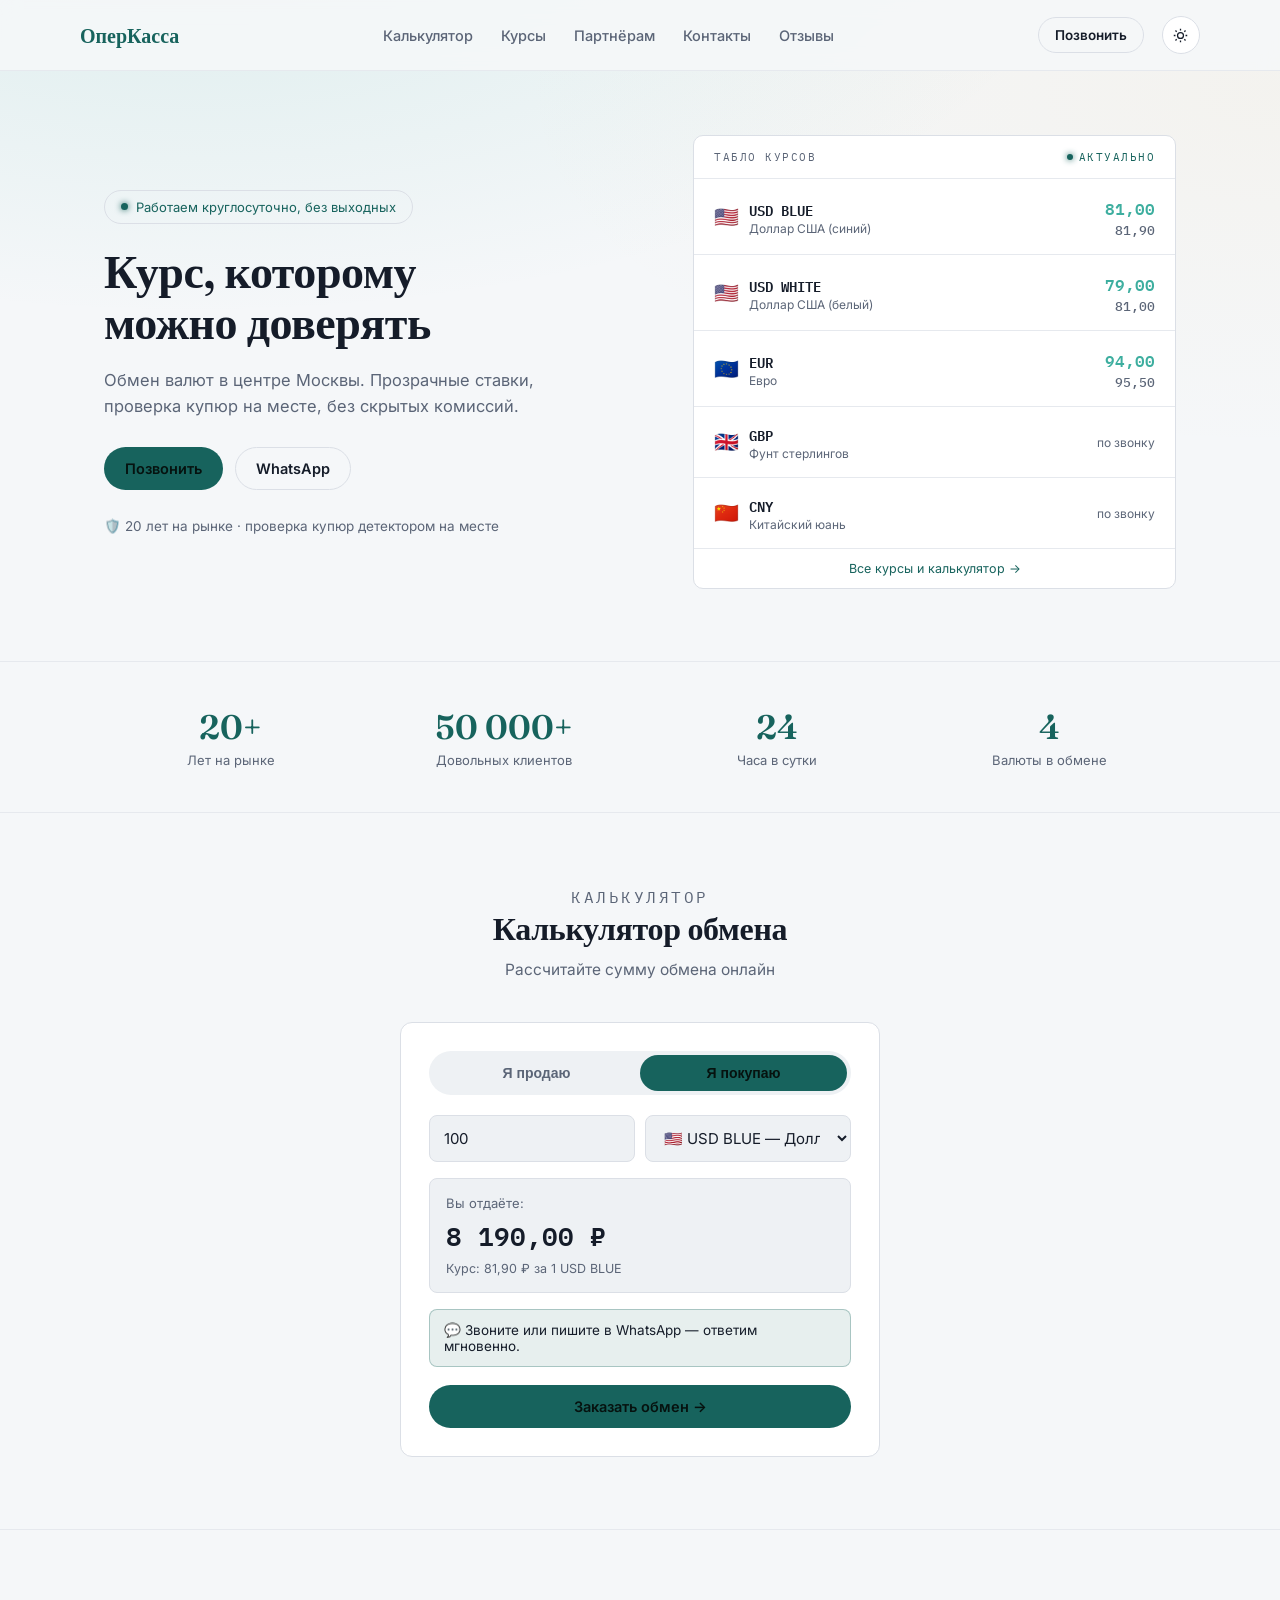
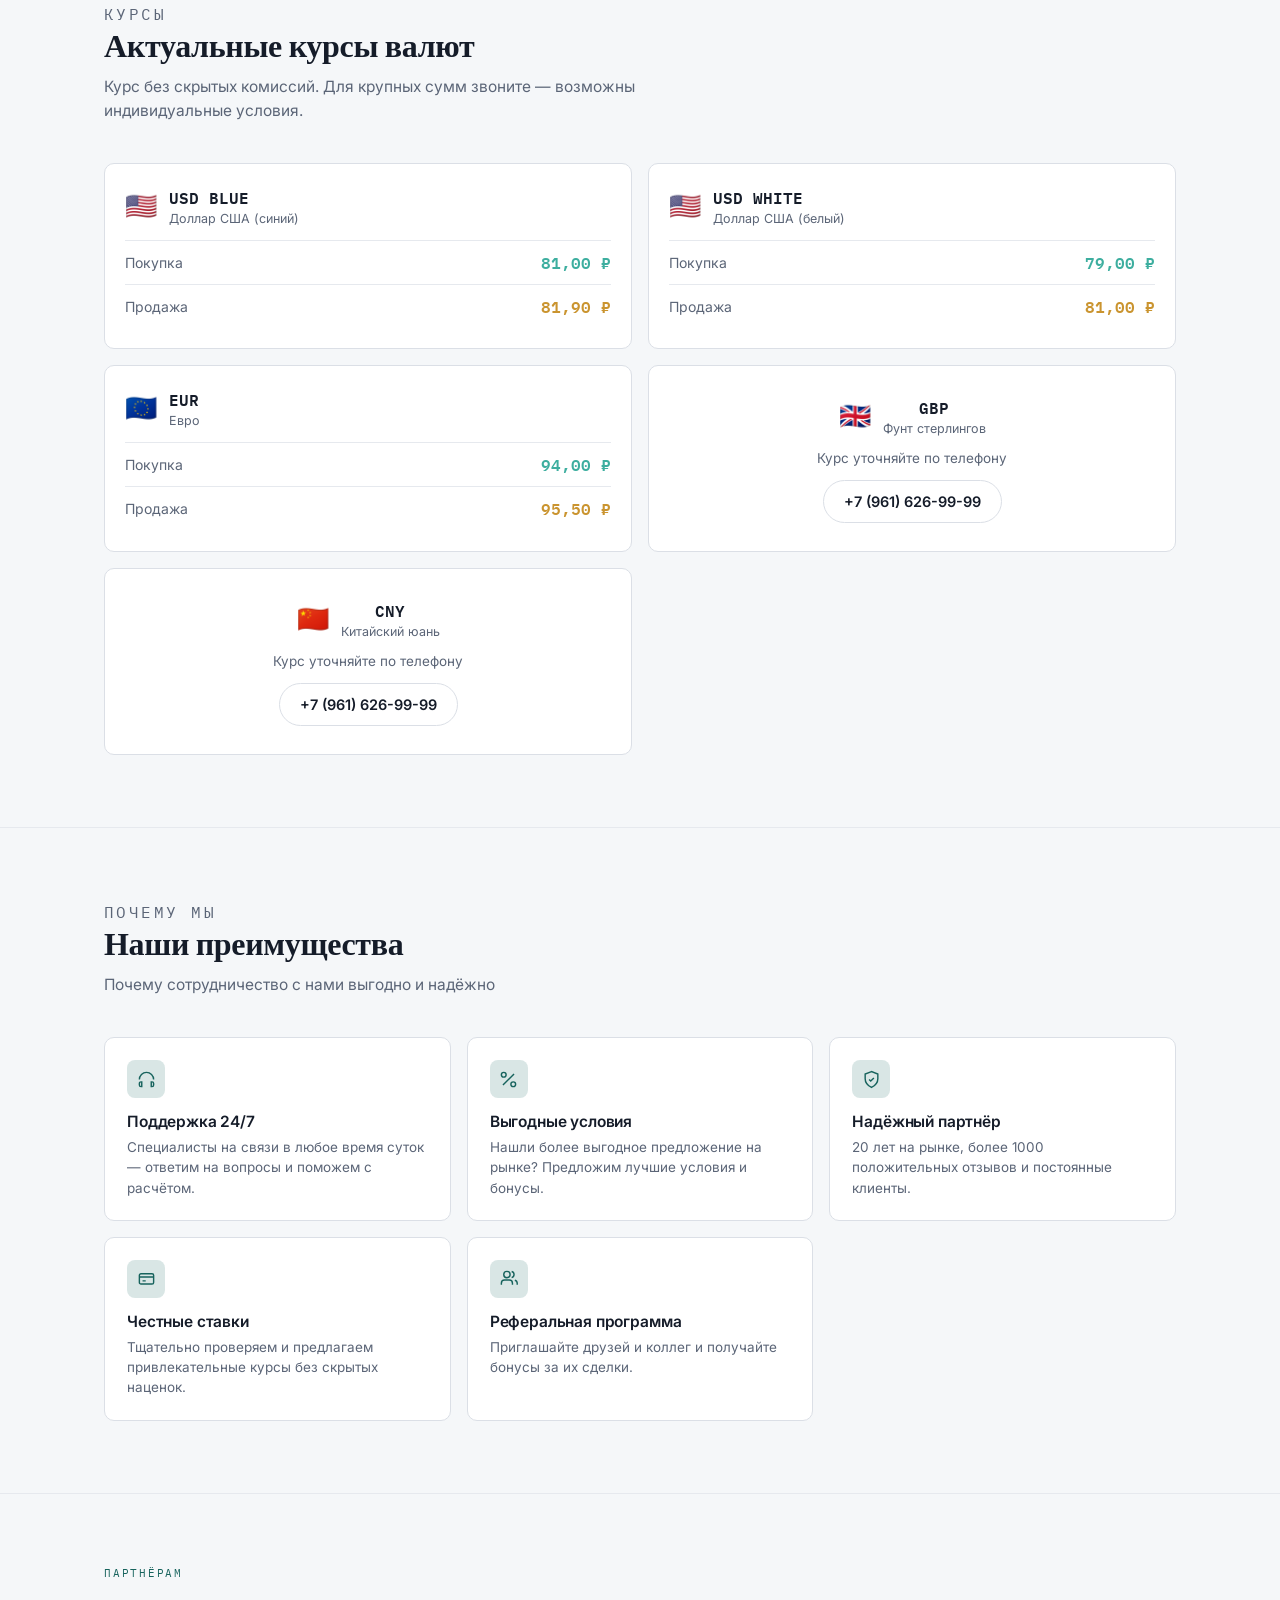
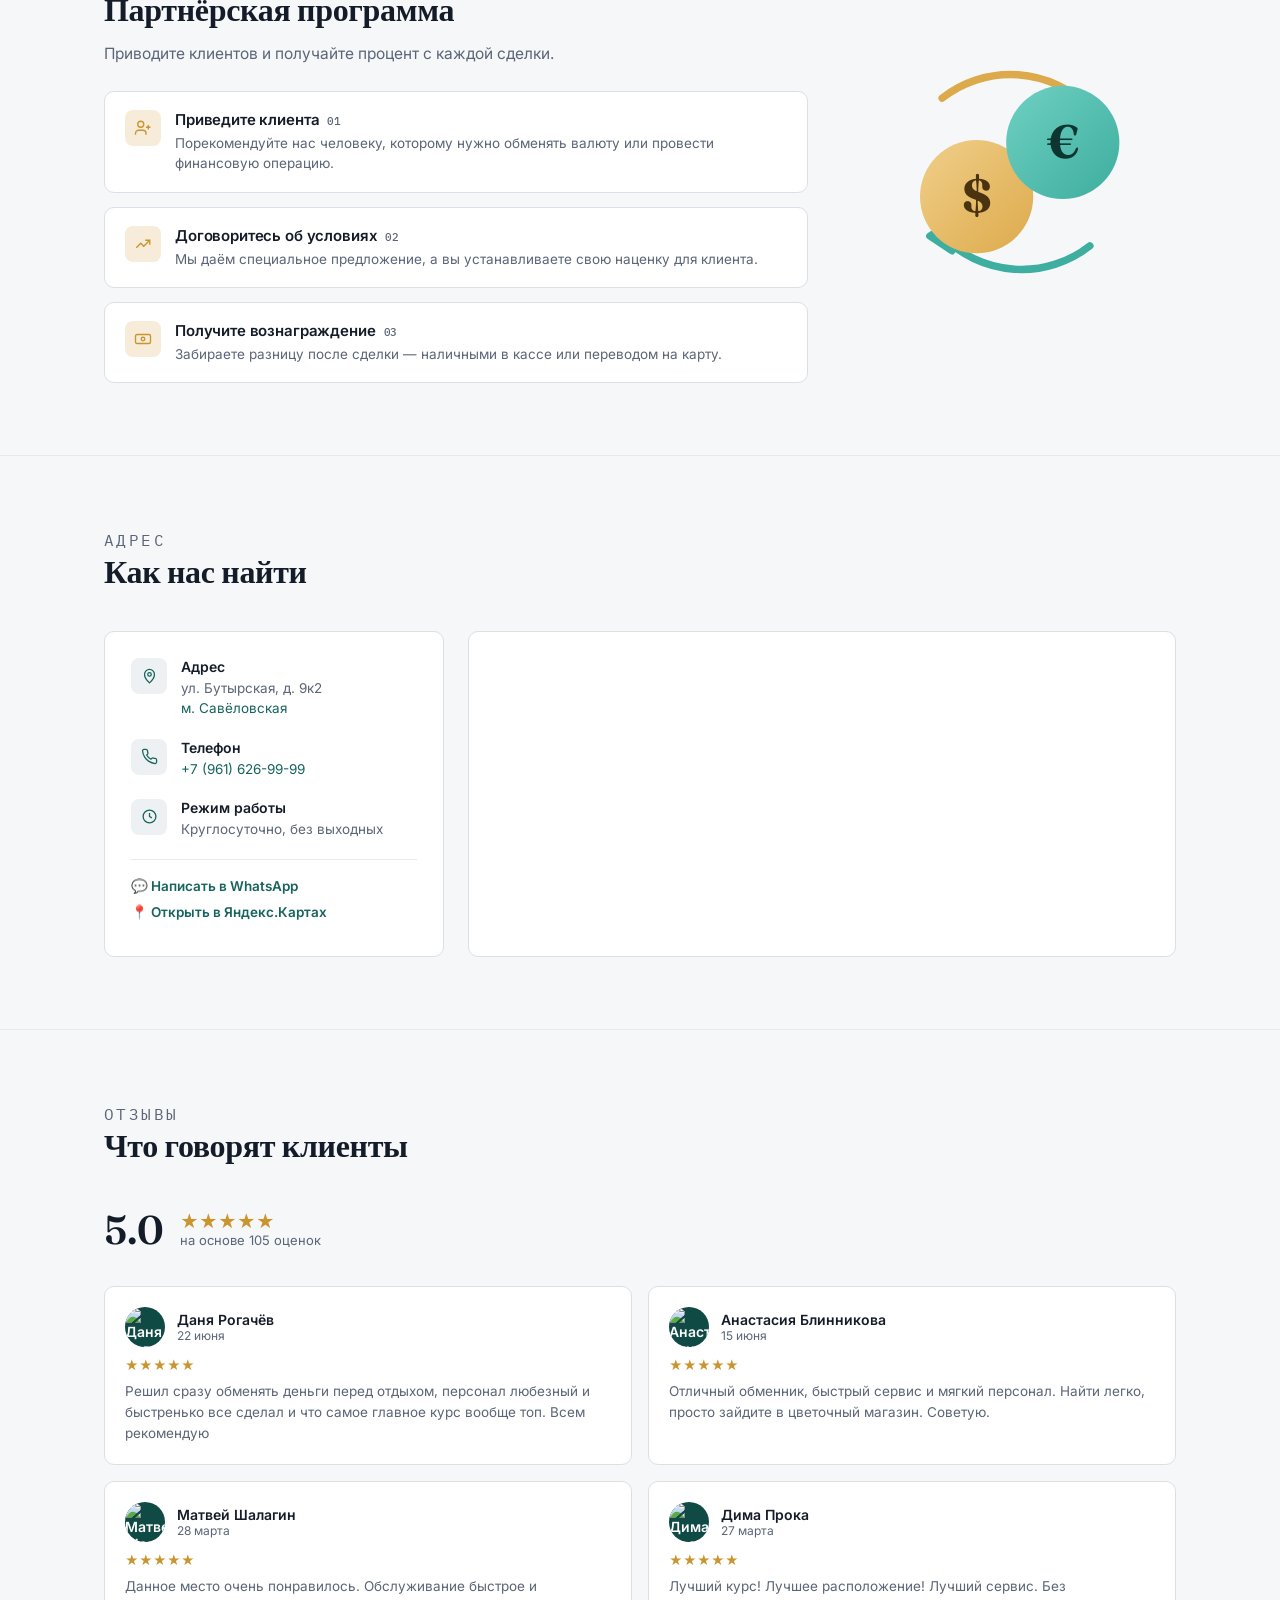
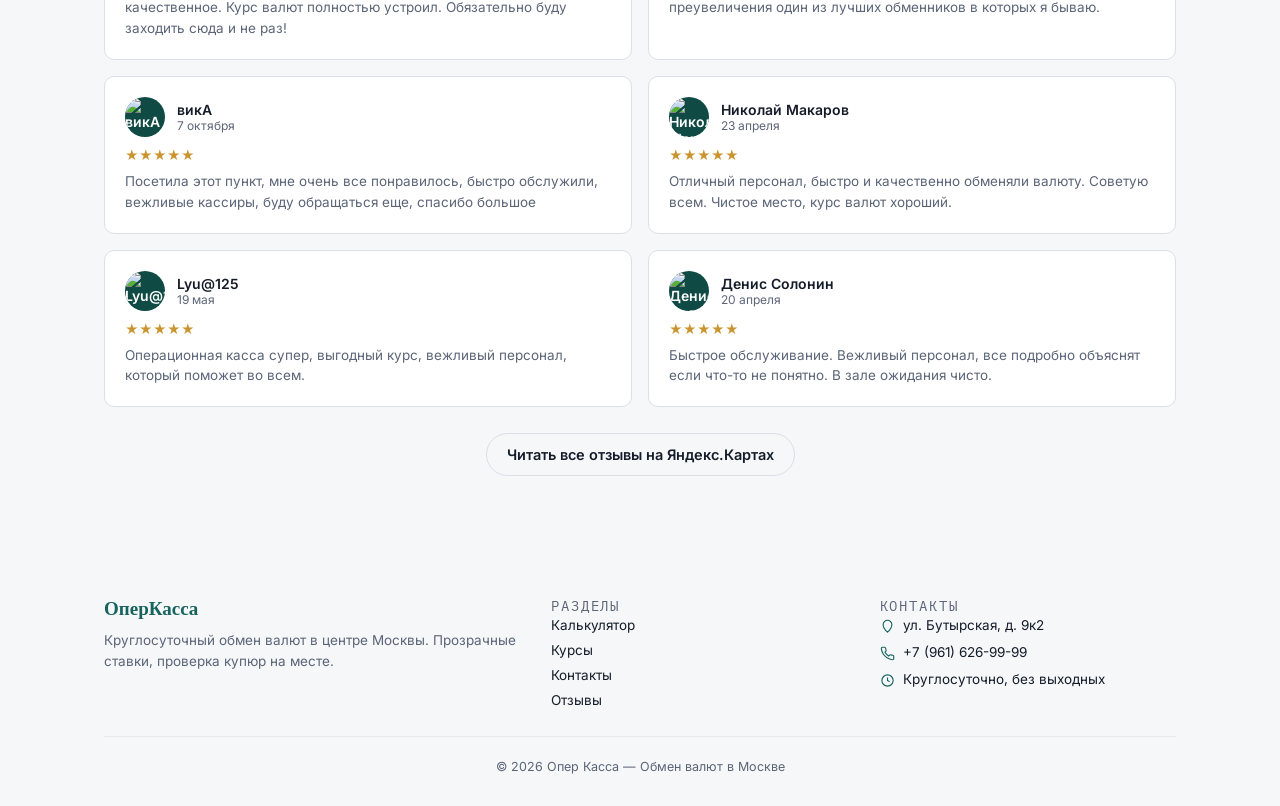
==== index.html @ ac699a18 "Add files via upload" ====
<!DOCTYPE html>
<html lang="ru">
<head>
<meta charset="UTF-8">
<meta name="viewport" content="width=device-width, initial-scale=1.0">
<title>ОперКасса — обмен валют в центре Москвы</title>
<meta name="description" content="Круглосуточный обмен валют у метро Савёловская. Доллар (синий/белый), евро, фунт, юань. Прозрачные ставки, проверка купюр на месте.">
<meta name="robots" content="index, follow">
<meta name="theme-color" content="#090d15">
<link rel="canonical" href="https://cashdrughits.github.io/operkassa/">
<!-- ЕСЛИ подключите свой домен — замените canonical и og:url/twitter-ссылки ниже на него -->

<meta property="og:type" content="website">
<meta property="og:locale" content="ru_RU">
<meta property="og:site_name" content="ОперКасса">
<meta property="og:title" content="ОперКасса — обмен валют в центре Москвы">
<meta property="og:description" content="Круглосуточный обмен валют у метро Савёловская. Прозрачные ставки, проверка купюр на месте.">
<meta property="og:url" content="https://cashdrughits.github.io/operkassa/">

<meta name="twitter:card" content="summary_large_image">
<meta name="twitter:title" content="ОперКасса — обмен валют в центре Москвы">
<meta name="twitter:description" content="Круглосуточный обмен валют у метро Савёловская.">

<link rel="preconnect" href="https://fonts.googleapis.com">
<link rel="preconnect" href="https://fonts.gstatic.com" crossorigin>
<link href="https://fonts.googleapis.com/css2?family=Fraunces:opsz,wght@9..144,500;9..144,600;9..144,700&family=IBM+Plex+Mono:wght@500;600&family=Inter:wght@400;500;600;700&display=swap" rel="stylesheet">

<script type="application/ld+json">
{
  "@context": "https://schema.org",
  "@type": "FinancialService",
  "name": "ОперКасса",
  "description": "Круглосуточный обмен валют в центре Москвы: доллар США (синий/белый), евро, фунт стерлингов, китайский юань.",
  "url": "https://cashdrughits.github.io/operkassa/",
  "telephone": "+7-961-626-99-99",
  "priceRange": "$$",
  "address": {
    "@type": "PostalAddress",
    "streetAddress": "ул. Бутырская, д. 9к2",
    "addressLocality": "Москва",
    "addressCountry": "RU"
  },
  "openingHoursSpecification": {
    "@type": "OpeningHoursSpecification",
    "dayOfWeek": ["Monday","Tuesday","Wednesday","Thursday","Friday","Saturday","Sunday"],
    "opens": "00:00",
    "closes": "23:59"
  },
  "aggregateRating": {
    "@type": "AggregateRating",
    "ratingValue": "5.0",
    "reviewCount": "105"
  }
}
</script>
<style>
  :root{
    --bg: #090d15;
    --panel: #10151e;
    --panel-2: #1b212c;
    --line: #222835;
    --line-soft: #1a2028;

    --accent: #3dae9f;
    --accent-dim: #2a7a70;
    --accent-soft: #7fc9bd;
    --gold: #ddaa4b;

    --ink: #ecf0f4;
    --muted: #929caa;

    --buy: #3dae9f;
    --sell: #ddaa4b;

    --radius: 12px;
  }
  [data-theme="light"]{
    --bg: #f5f7f9;
    --panel: #ffffff;
    --panel-2: #eef1f4;
    --line: #dbdfe6;
    --line-soft: #e6e9ee;
    --ink: #151c29;
    --muted: #5b6577;
    --accent: #17635d;
    --accent-dim: #0f4a45;
    --accent-soft: #17635d;
    --gold: #ca942f;
  }

  *{ box-sizing: border-box; }
  html{ scroll-behavior: smooth; }
  html,body{ margin:0; padding:0; }
  body{
    background: var(--bg);
    color: var(--ink);
    font-family: 'Inter', system-ui, sans-serif;
    -webkit-font-smoothing: antialiased;
    background-image:
      radial-gradient(ellipse 70% 45% at 15% -10%, rgba(61,174,159,0.14), transparent),
      radial-gradient(ellipse 60% 40% at 100% 10%, rgba(221,170,75,0.06), transparent);
    background-attachment: fixed;
    transition: background-color .25s ease, color .25s ease;
  }
  a{ color: var(--accent); text-decoration: none; }
  img{ max-width: 100%; display:block; }

  .wrap{ max-width: 1120px; margin: 0 auto; padding: 0 24px; }
  section{ padding: 72px 0; border-bottom: 1px solid var(--line-soft); scroll-margin-top: 76px; }
  section:last-of-type{ border-bottom: none; }

  h1,h2,h3{ font-family: 'Fraunces', serif; margin: 0; letter-spacing: -0.01em; }
  .eyebrow{
    font-family: 'IBM Plex Mono', monospace;
    font-size: 11px; letter-spacing: .16em; text-transform: uppercase;
    color: var(--accent-soft); margin: 0 0 10px;
  }
  .section-head{ margin-bottom: 40px; max-width: 620px; }
  .section-head h2{ font-size: clamp(24px, 3.4vw, 32px); font-weight: 600; margin-bottom: 10px; }
  .section-head p{ color: var(--muted); font-size: 15.5px; line-height: 1.55; margin:0; }

  /* ---------- Header ---------- */
  header{
    position: sticky; top: 0; z-index: 50;
    background: color-mix(in srgb, var(--bg) 88%, transparent);
    backdrop-filter: blur(10px);
    border-bottom: 1px solid var(--line-soft);
  }
  .header-inner{ display:flex; align-items:center; justify-content:space-between; padding: 16px 0; }
  .logo{ font-family: 'Fraunces', serif; font-weight: 600; font-size: 20px; color: var(--accent); }
  nav{ display:flex; gap: 28px; }
  nav a{ color: var(--muted); font-size: 14.5px; font-weight: 500; }
  nav a:hover{ color: var(--ink); }
  .header-right{ display:flex; align-items:center; gap: 18px; }
  .theme-toggle{
    width: 38px; height: 38px; border-radius: 50%;
    border: 1px solid var(--line); background: var(--panel); color: var(--ink);
    display:flex; align-items:center; justify-content:center; cursor: pointer;
  }
  .theme-toggle:hover{ border-color: var(--accent); }
  .theme-toggle svg{ width:17px; height:17px; }
  .theme-toggle .sun{ display:none; }
  [data-theme="light"] .theme-toggle .moon{ display:none; }
  [data-theme="light"] .theme-toggle .sun{ display:block; }
  @media (max-width: 780px){ nav{ display:none; } }

  /* ---------- Buttons ---------- */
  .btn{ display:inline-flex; align-items:center; gap:8px; padding: 12px 20px; border-radius: 999px; font-size: 14.5px; font-weight: 600; border: 1px solid transparent; cursor: pointer; }
  .btn-primary{ background: var(--accent); color: #06120f; }
  .btn-primary:hover{ background: #4bc2b1; }
  .btn-outline{ background: transparent; border-color: var(--line); color: var(--ink); }
  .btn-outline:hover{ border-color: var(--accent); color: var(--accent); }
  .btn-wide{ width: 100%; justify-content:center; }

  /* ---------- Hero ---------- */
  .hero{ padding-top: 64px; }
  .hero-grid{ display:grid; grid-template-columns: 1.05fr 0.95fr; gap: 56px; align-items:center; }
  .badge{ display:inline-flex; align-items:center; gap:8px; padding: 8px 16px; border-radius: 999px; border: 1px solid var(--line); color: var(--accent-soft); font-size: 13px; margin-bottom: 22px; }
  .badge .pulse{ width:7px; height:7px; border-radius:50%; background: var(--accent); box-shadow: 0 0 6px var(--accent); }
  .hero h1{ font-size: clamp(32px, 4.6vw, 46px); font-weight: 600; line-height: 1.12; margin-bottom: 18px; }
  .hero p.lead{ color: var(--muted); font-size: 16.5px; line-height: 1.6; max-width: 480px; margin: 0 0 28px; }
  .hero-actions{ display:flex; flex-wrap:wrap; gap: 12px; margin-bottom: 22px; }
  .hero-trust{ margin-top: 28px; display:flex; align-items:center; gap: 10px; font-size: 13.5px; color: var(--muted); }

  .mini-board{ border: 1px solid var(--line); border-radius: 10px; background: var(--panel); overflow: hidden; }
  .mini-board-head{ display:flex; justify-content:space-between; align-items:center; padding: 14px 20px; border-bottom: 1px solid var(--line-soft); font-family: 'IBM Plex Mono', monospace; font-size: 10.5px; letter-spacing: .14em; text-transform: uppercase; color: var(--muted); }
  .live-dot{ display:inline-flex; align-items:center; gap:6px; color: var(--accent); }
  .live-dot i{ width:6px; height:6px; border-radius:50%; background: var(--accent); box-shadow:0 0 6px var(--accent); }
  .mini-row{ display:flex; align-items:center; justify-content:space-between; padding: 16px 20px; border-bottom: 1px solid var(--line-soft); }
  .mini-row:last-child{ border-bottom:none; }
  .mini-cur{ display:flex; align-items:center; gap:10px; }
  .mini-cur .flag{ font-size: 20px; }
  .mini-cur .code{ font-family:'IBM Plex Mono', monospace; font-weight:600; font-size:14px; }
  .mini-cur .name{ font-size: 12px; color: var(--muted); }
  .mini-nums{ text-align:right; font-family:'IBM Plex Mono', monospace; font-variant-numeric: tabular-nums; }
  .mini-nums .buy{ color: var(--buy); font-weight:600; }
  .mini-nums .sell{ color: var(--muted); font-weight:500; font-size: 12.5px; }
  .mini-unavail{ font-size: 12px; color: var(--muted); }
  .mini-board-foot{ padding: 12px 20px; font-size: 12.5px; text-align:center; color: var(--accent-soft); border-top: 1px solid var(--line-soft); }
  @media (max-width: 860px){ .hero-grid{ grid-template-columns: 1fr; } }

  /* ---------- Stats ---------- */
  .stats{ padding: 44px 0; border-bottom: 1px solid var(--line-soft); }
  .stats-grid{ display:grid; grid-template-columns: repeat(4, 1fr); gap: 20px; text-align:center; }
  .stat-num{ font-family:'Fraunces', serif; font-weight:600; font-size: clamp(26px, 3.4vw, 34px); color: var(--accent); }
  .stat-label{ font-size: 13px; color: var(--muted); margin-top:4px; }
  @media (max-width: 640px){ .stats-grid{ grid-template-columns: repeat(2,1fr); row-gap: 28px; } }

  /* ---------- Calculator ---------- */
  .calc-card{ max-width: 480px; margin: 0 auto; border: 1px solid var(--line); border-radius: 12px; background: var(--panel); padding: 28px; }
  .seg{ display:flex; background: var(--panel-2); border-radius: 999px; padding: 4px; margin-bottom: 20px; }
  .seg button{ flex:1; padding: 10px; border-radius: 999px; border:none; background:transparent; color: var(--muted); font-weight:600; font-size: 14px; cursor:pointer; }
  .seg button.active{ background: var(--accent); color:#06120f; }
  .field{ margin-bottom: 16px; }
  .field-row{ display:flex; gap:10px; }
  .field input, .field select{ width:100%; background: var(--panel-2); border: 1px solid var(--line); color: var(--ink); border-radius: 8px; padding: 12px 14px; font-size: 15px; font-family: inherit; }
  .field input:focus, .field select:focus{ outline: 2px solid var(--accent); outline-offset: 1px; }
  .result-box{ background: var(--panel-2); border: 1px solid var(--line); border-radius: 8px; padding: 16px; margin-bottom: 16px; }
  .result-box .label{ font-size:13px; color: var(--muted); margin-bottom:4px; }
  .result-box .amount{ font-family:'IBM Plex Mono', monospace; font-size: 26px; font-weight:600; color: var(--ink); }
  .result-box .rate-note{ font-size: 12.5px; color: var(--muted); margin-top: 6px; }
  .result-box.unavailable .amount{ color: var(--gold); font-size: 16px; font-family: 'Inter', sans-serif; font-weight:600; }
  .info-note{ display:flex; gap:10px; align-items:flex-start; background: color-mix(in srgb, var(--accent) 10%, transparent); border: 1px solid color-mix(in srgb, var(--accent) 30%, transparent); border-radius: 8px; padding: 12px 14px; font-size: 13.5px; color: var(--ink); margin-bottom: 18px; }

  /* ---------- Rate cards ---------- */
  .rates-grid{ display:grid; grid-template-columns: repeat(2, 1fr); gap: 16px; }
  .rate-card{ border: 1px solid var(--line); border-radius: 10px; background: var(--panel); padding: 20px; }
  .rate-card-head{ display:flex; align-items:center; gap: 12px; margin-bottom: 14px; }
  .rate-card-head .flag{ font-size: 26px; }
  .rate-card-head .code{ font-family:'IBM Plex Mono', monospace; font-weight:600; font-size: 16px; }
  .rate-card-head .name{ font-size: 12.5px; color: var(--muted); }
  .rate-line{ display:flex; justify-content:space-between; align-items:center; padding: 8px 0; border-top: 1px solid var(--line-soft); font-size: 14px; color: var(--muted); }
  .rate-line .val{ font-family:'IBM Plex Mono', monospace; font-weight:600; font-size: 16px; }
  .rate-line .val.buy{ color: var(--buy); }
  .rate-line .val.sell{ color: var(--gold); }
  .rate-card.unavailable{ text-align:center; padding: 28px 20px; }
  .rate-card.unavailable .msg{ font-size:13.5px; color: var(--muted); margin: 10px 0 14px; }
  @media (max-width: 620px){ .rates-grid{ grid-template-columns: 1fr; } }

  /* ---------- Advantages ---------- */
  .adv-grid{ display:grid; grid-template-columns: repeat(3, 1fr); gap: 16px; }
  .adv-card{ border: 1px solid var(--line); border-radius: 10px; background: var(--panel); padding: 22px; }
  .adv-icon{ width: 38px; height:38px; border-radius: 8px; background: color-mix(in srgb, var(--accent) 16%, transparent); color: var(--accent); display:flex; align-items:center; justify-content:center; margin-bottom: 14px; }
  .adv-icon svg{ width:19px; height:19px; }
  .adv-card h3{ font-family:'Inter',sans-serif; font-size:15.5px; font-weight:600; margin-bottom:6px; }
  .adv-card p{ font-size: 13.5px; color: var(--muted); line-height:1.5; margin:0; }
  @media (max-width: 820px){ .adv-grid{ grid-template-columns: repeat(2,1fr); } }
  @media (max-width: 560px){ .adv-grid{ grid-template-columns: 1fr; } }

  /* ---------- Partner program ---------- */
  .partner-grid{ display:grid; grid-template-columns: 1fr 320px; gap: 48px; align-items:center; }
  .partner-steps{ display:flex; flex-direction:column; gap: 14px; }
  .step-card{ display:flex; gap:14px; align-items:flex-start; border: 1px solid var(--line); border-radius: 10px; background: var(--panel); padding: 18px 20px; }
  .step-icon{ width: 36px; height:36px; flex:none; border-radius:8px; background: color-mix(in srgb, var(--gold) 18%, transparent); color: var(--gold); display:flex; align-items:center; justify-content:center; }
  .step-icon svg{ width:18px; height:18px; }
  .step-card h3{ font-family:'Inter',sans-serif; font-size:15px; font-weight:600; display:flex; gap:8px; align-items:baseline; }
  .step-card h3 .num{ font-family:'IBM Plex Mono', monospace; font-size:11px; color: var(--muted); font-weight:500; }
  .step-card p{ font-size:13.5px; color: var(--muted); margin: 4px 0 0; line-height:1.5; }
  @media (max-width: 820px){ .partner-grid{ grid-template-columns: 1fr; } .partner-art{ order:-1; max-width:220px; margin:0 auto; } }

  /* ---------- Find us ---------- */
  .find-grid{ display:grid; grid-template-columns: 340px 1fr; gap: 24px; }
  .find-card{ border: 1px solid var(--line); border-radius: 10px; background: var(--panel); padding: 26px; }
  .find-item{ display:flex; gap:14px; margin-bottom: 20px; }
  .find-item:last-of-type{ margin-bottom: 0; }
  .find-item .ic{ width:36px; height:36px; flex:none; border-radius:8px; background: var(--panel-2); color: var(--accent); display:flex; align-items:center; justify-content:center; }
  .find-item .ic svg{ width:17px; height:17px; }
  .find-item h4{ font-size:14px; margin:0 0 3px; font-weight:600; }
  .find-item p{ font-size:13.5px; color: var(--muted); margin:0; line-height:1.5; }
  .find-links{ margin-top: 18px; padding-top:18px; border-top:1px solid var(--line-soft); display:flex; flex-direction:column; gap:10px; }
  .find-links a{ font-size: 13.5px; font-weight:600; display:flex; align-items:center; gap:8px; }
  .map-embed{ border:1px solid var(--line); border-radius: 10px; overflow:hidden; min-height: 320px; background: var(--panel); }
  .map-embed iframe{ width:100%; height:100%; min-height:320px; border:0; filter: saturate(0.85); }
  @media (max-width: 820px){ .find-grid{ grid-template-columns: 1fr; } }

  /* ---------- Reviews ---------- */
  .rating-summary{ display:flex; align-items:center; gap:16px; margin-bottom: 32px; }
  .rating-num{ font-family:'Fraunces', serif; font-weight:600; font-size: 40px; }
  .rating-summary .stars{ font-size: 18px; color: var(--gold); }
  .rating-summary .count{ font-size: 13px; color: var(--muted); }
  .reviews-grid{ display:grid; grid-template-columns: repeat(2, 1fr); gap: 16px; }
  .review-card{ border: 1px solid var(--line); border-radius: 10px; background: var(--panel); padding: 20px; }
  .review-head{ display:flex; align-items:center; gap: 12px; margin-bottom: 10px; }
  .review-avatar{ width: 40px; height:40px; border-radius: 50%; background: var(--accent-dim); color:#fff; display:flex; align-items:center; justify-content:center; font-size: 14px; font-weight:600; overflow:hidden; flex:none; }
  .review-avatar img{ width:100%; height:100%; object-fit:cover; }
  .review-name{ font-size: 14px; font-weight:600; }
  .review-date{ font-size: 12px; color: var(--muted); }
  .review-stars{ color: var(--gold); font-size: 13px; margin-bottom: 8px; }
  .review-text{ font-size: 13.5px; color: var(--muted); line-height:1.55; margin:0; }
  @media (max-width: 640px){ .reviews-grid{ grid-template-columns: 1fr; } }
  .reviews-more{ text-align:center; margin-top: 26px; }

  /* ---------- Footer ---------- */
  footer{ padding: 48px 0 32px; }
  .footer-grid{ display:grid; grid-template-columns: 1.4fr 1fr 1fr; gap: 32px; padding-bottom: 28px; border-bottom: 1px solid var(--line-soft); }
  .footer-brand{ font-family:'Fraunces', serif; font-size:19px; font-weight:600; color: var(--accent); margin-bottom: 10px; }
  .footer-grid p{ font-size: 13.5px; color: var(--muted); line-height:1.55; margin:0; }
  .footer-h{ font-family:'IBM Plex Mono', monospace; font-size:10.5px; letter-spacing:.14em; text-transform:uppercase; color: var(--muted); margin: 0 0 12px; }
  .footer-links{ display:flex; flex-direction:column; gap:9px; }
  .footer-links a{ color: var(--ink); font-size: 13.5px; }
  .footer-contact{ display:flex; align-items:flex-start; gap:8px; font-size:13.5px; color: var(--ink); margin-bottom: 10px; }
  .footer-contact svg{ width:15px; height:15px; margin-top:2px; color:var(--accent); flex:none; }
  .footer-bottom{ text-align:center; padding-top: 22px; font-size:12.5px; color: var(--muted); }
  @media (max-width: 720px){ .footer-grid{ grid-template-columns: 1fr; } }
</style>
</head>
<body data-theme="dark">

<header>
  <div class="wrap header-inner">
    <div class="logo">ОперКасса</div>
    <nav>
      <a href="#calculator">Калькулятор</a>
      <a href="#currency">Курсы</a>
      <a href="#partners">Партнёрам</a>
      <a href="#contact">Контакты</a>
      <a href="#reviews">Отзывы</a>
    </nav>
    <div class="header-right">
      <a class="btn btn-outline" href="tel:+79616269999" style="padding:9px 16px;font-size:13.5px;">Позвонить</a>
      <button class="theme-toggle" id="themeToggle" aria-label="Переключить тему">
        <svg class="moon" viewBox="0 0 24 24" fill="none" stroke="currentColor" stroke-width="1.8"><path d="M21 12.6A9 9 0 1 1 11.4 3 7 7 0 0 0 21 12.6Z"/></svg>
        <svg class="sun" viewBox="0 0 24 24" fill="none" stroke="currentColor" stroke-width="1.8"><circle cx="12" cy="12" r="4.2"/><path d="M12 2.5v2.4M12 19.1v2.4M4.9 4.9l1.7 1.7M17.4 17.4l1.7 1.7M2.5 12h2.4M19.1 12h2.4M4.9 19.1l1.7-1.7M17.4 6.6l1.7-1.7"/></svg>
      </button>
    </div>
  </div>
</header>

<section class="hero">
  <div class="wrap hero-grid">
    <div>
      <div class="badge"><span class="pulse"></span> Работаем круглосуточно, без выходных</div>
      <h1>Курс, которому<br>можно доверять</h1>
      <p class="lead">Обмен валют в центре Москвы. Прозрачные ставки, проверка купюр на месте, без скрытых комиссий.</p>
      <div class="hero-actions">
        <a class="btn btn-primary" href="tel:+79616269999">Позвонить</a>
        <a class="btn btn-outline" href="https://wa.me/79616269999?text=Здравствуйте, хочу заказать обмен" target="_blank" rel="noopener">WhatsApp</a>
      </div>
      <div class="hero-trust">🛡️ 20 лет на рынке · проверка купюр детектором на месте</div>
    </div>

    <div class="mini-board">
      <div class="mini-board-head">
        <span>Табло курсов</span>
        <span class="live-dot"><i></i>Актуально</span>
      </div>
      <div id="mini-board-body">
        <div class="mini-row"><span class="mini-unavail">Загрузка курсов…</span></div>
      </div>
      <div class="mini-board-foot"><a href="#currency">Все курсы и калькулятор →</a></div>
    </div>
  </div>
</section>

<section class="stats">
  <div class="wrap stats-grid">
    <div><div class="stat-num">20+</div><div class="stat-label">Лет на рынке</div></div>
    <div><div class="stat-num">50 000+</div><div class="stat-label">Довольных клиентов</div></div>
    <div><div class="stat-num">24</div><div class="stat-label">Часа в сутки</div></div>
    <div><div class="stat-num">4</div><div class="stat-label">Валюты в обмене</div></div>
  </div>
</section>

<section id="calculator">
  <div class="wrap">
    <div class="section-head" style="margin-left:auto;margin-right:auto;text-align:center;">
      <p class="eyebrow" style="text-align:center;">Калькулятор</p>
      <h2>Калькулятор обмена</h2>
      <p style="margin:0 auto;">Рассчитайте сумму обмена онлайн</p>
    </div>

    <div class="calc-card">
      <div class="seg">
        <button id="segSell" data-mode="sell">Я продаю</button>
        <button id="segBuy" data-mode="buy" class="active">Я покупаю</button>
      </div>

      <div class="field">
        <div class="field-row">
          <input type="number" id="calcAmount" value="100" min="0" inputmode="decimal">
          <select id="calcCurrency"></select>
        </div>
      </div>

      <div class="result-box" id="resultBox">
        <div class="label" id="resultLabel">Вы отдаёте:</div>
        <div class="amount" id="resultAmount">—</div>
        <div class="rate-note" id="resultRateNote"></div>
      </div>

      <div class="info-note">💬 Звоните или пишите в WhatsApp — ответим мгновенно.</div>

      <a class="btn btn-primary btn-wide" href="https://wa.me/79616269999?text=Здравствуйте, хочу заказать обмен" target="_blank" rel="noopener">Заказать обмен →</a>
    </div>
  </div>
</section>

<section id="currency">
  <div class="wrap">
    <div class="section-head">
      <p class="eyebrow">Курсы</p>
      <h2>Актуальные курсы валют</h2>
      <p>Курс без скрытых комиссий. Для крупных сумм звоните — возможны индивидуальные условия.</p>
    </div>
    <div class="rates-grid" id="ratesGrid">
      <div class="rate-card"><div class="rate-card-head"><span class="name">Загрузка…</span></div></div>
    </div>
  </div>
</section>

<section id="advantages">
  <div class="wrap">
    <div class="section-head">
      <p class="eyebrow">Почему мы</p>
      <h2>Наши преимущества</h2>
      <p>Почему сотрудничество с нами выгодно и надёжно</p>
    </div>
    <div class="adv-grid">
      <div class="adv-card">
        <div class="adv-icon"><svg viewBox="0 0 24 24" fill="none" stroke="currentColor" stroke-width="1.8"><path d="M3 12a9 9 0 0 1 18 0"/><path d="M21 19a2 2 0 0 1-2 2h-1v-6h1a2 2 0 0 1 2 2Z"/><path d="M3 19a2 2 0 0 0 2 2h1v-6H5a2 2 0 0 0-2 2Z"/></svg></div>
        <h3>Поддержка 24/7</h3>
        <p>Специалисты на связи в любое время суток — ответим на вопросы и поможем с расчётом.</p>
      </div>
      <div class="adv-card">
        <div class="adv-icon"><svg viewBox="0 0 24 24" fill="none" stroke="currentColor" stroke-width="1.8"><path d="M19 5 5 19M9 6a3 3 0 1 1-6 0 3 3 0 0 1 6 0Zm12 12a3 3 0 1 1-6 0 3 3 0 0 1 6 0Z"/></svg></div>
        <h3>Выгодные условия</h3>
        <p>Нашли более выгодное предложение на рынке? Предложим лучшие условия и бонусы.</p>
      </div>
      <div class="adv-card">
        <div class="adv-icon"><svg viewBox="0 0 24 24" fill="none" stroke="currentColor" stroke-width="1.8"><path d="M12 2 4 5v6c0 5 3.4 8.7 8 11 4.6-2.3 8-6 8-11V5l-8-3Z"/><path d="m9 12 2 2 4-4"/></svg></div>
        <h3>Надёжный партнёр</h3>
        <p>20 лет на рынке, более 1000 положительных отзывов и постоянные клиенты.</p>
      </div>
      <div class="adv-card">
        <div class="adv-icon"><svg viewBox="0 0 24 24" fill="none" stroke="currentColor" stroke-width="1.8"><rect x="3" y="6" width="18" height="13" rx="2"/><path d="M3 10h18M7 15h4"/></svg></div>
        <h3>Честные ставки</h3>
        <p>Тщательно проверяем и предлагаем привлекательные курсы без скрытых наценок.</p>
      </div>
      <div class="adv-card">
        <div class="adv-icon"><svg viewBox="0 0 24 24" fill="none" stroke="currentColor" stroke-width="1.8"><path d="M17 20v-2a4 4 0 0 0-4-4H7a4 4 0 0 0-4 4v2"/><circle cx="10" cy="7" r="4"/><path d="M23 20v-2a4 4 0 0 0-3-3.87M16 3.13a4 4 0 0 1 0 7.75"/></svg></div>
        <h3>Реферальная программа</h3>
        <p>Приглашайте друзей и коллег и получайте бонусы за их сделки.</p>
      </div>
    </div>
  </div>
</section>

<section id="partners">
  <div class="wrap partner-grid">
    <div>
      <p class="eyebrow">Партнёрам</p>
      <h2 style="font-size: clamp(24px,3.4vw,32px); font-weight:600; margin-bottom: 10px;">Партнёрская программа</h2>
      <p style="color:var(--muted); font-size:15.5px; margin-bottom:28px;">Приводите клиентов и получайте процент с каждой сделки.</p>

      <div class="partner-steps">
        <div class="step-card">
          <div class="step-icon"><svg viewBox="0 0 24 24" fill="none" stroke="currentColor" stroke-width="1.8"><path d="M16 21v-2a4 4 0 0 0-4-4H6a4 4 0 0 0-4 4v2"/><circle cx="9" cy="7" r="4"/><path d="M19 8v6M22 11h-6"/></svg></div>
          <div>
            <h3>Приведите клиента <span class="num">01</span></h3>
            <p>Порекомендуйте нас человеку, которому нужно обменять валюту или провести финансовую операцию.</p>
          </div>
        </div>
        <div class="step-card">
          <div class="step-icon"><svg viewBox="0 0 24 24" fill="none" stroke="currentColor" stroke-width="1.8"><path d="M3 17 9 11l4 4 8-8"/><path d="M15 7h6v6"/></svg></div>
          <div>
            <h3>Договоритесь об условиях <span class="num">02</span></h3>
            <p>Мы даём специальное предложение, а вы устанавливаете свою наценку для клиента.</p>
          </div>
        </div>
        <div class="step-card">
          <div class="step-icon"><svg viewBox="0 0 24 24" fill="none" stroke="currentColor" stroke-width="1.8"><rect x="2" y="6" width="20" height="12" rx="2"/><circle cx="12" cy="12" r="2.4"/></svg></div>
          <div>
            <h3>Получите вознаграждение <span class="num">03</span></h3>
            <p>Забираете разницу после сделки — наличными в кассе или переводом на карту.</p>
          </div>
        </div>
      </div>
    </div>

    <div class="partner-art">
      <svg viewBox="0 0 260 260" xmlns="http://www.w3.org/2000/svg">
        <defs>
          <linearGradient id="coinGold" x1="0" y1="0" x2="1" y2="1"><stop offset="0%" stop-color="#f0cf8a"/><stop offset="100%" stop-color="#ddaa4b"/></linearGradient>
          <linearGradient id="coinTeal" x1="0" y1="0" x2="1" y2="1"><stop offset="0%" stop-color="#6fd0c2"/><stop offset="100%" stop-color="#3dae9f"/></linearGradient>
        </defs>
        <path d="M70 70a90 90 0 0 1 120 8" fill="none" stroke="#ddaa4b" stroke-width="6" stroke-linecap="round"/>
        <path d="M182 66 200 78 178 92" fill="none" stroke="#ddaa4b" stroke-width="6" stroke-linecap="round" stroke-linejoin="round"/>
        <path d="M190 190a90 90 0 0 1-120-8" fill="none" stroke="#3dae9f" stroke-width="6" stroke-linecap="round"/>
        <path d="M78 194 60 182 82 168" fill="none" stroke="#3dae9f" stroke-width="6" stroke-linecap="round" stroke-linejoin="round"/>
        <circle cx="98" cy="150" r="46" fill="url(#coinGold)"/>
        <text x="98" y="163" font-family="Fraunces, serif" font-size="40" font-weight="700" fill="#4a3410" text-anchor="middle">$</text>
        <circle cx="168" cy="106" r="46" fill="url(#coinTeal)"/>
        <text x="168" y="119" font-family="Fraunces, serif" font-size="38" font-weight="700" fill="#0d3630" text-anchor="middle">€</text>
      </svg>
    </div>
  </div>
</section>

<section id="contact">
  <div class="wrap">
    <div class="section-head">
      <p class="eyebrow">Адрес</p>
      <h2>Как нас найти</h2>
    </div>
    <div class="find-grid">
      <div class="find-card">
        <div class="find-item">
          <div class="ic"><svg viewBox="0 0 24 24" fill="none" stroke="currentColor" stroke-width="1.8"><path d="M12 21s7-6.5 7-12a7 7 0 1 0-14 0c0 5.5 7 12 7 12Z"/><circle cx="12" cy="9" r="2.5"/></svg></div>
          <div><h4>Адрес</h4><p>ул. Бутырская, д. 9к2<br><span style="color:var(--accent)">м. Савёловская</span></p></div>
        </div>
        <div class="find-item">
          <div class="ic"><svg viewBox="0 0 24 24" fill="none" stroke="currentColor" stroke-width="1.8"><path d="M22 16.9v3a2 2 0 0 1-2.2 2 19.8 19.8 0 0 1-8.6-3 19.5 19.5 0 0 1-6-6 19.8 19.8 0 0 1-3-8.7A2 2 0 0 1 4.1 2h3a2 2 0 0 1 2 1.7c.1 1 .3 2 .6 2.9a2 2 0 0 1-.5 2.1L8 9.9a16 16 0 0 0 6 6l1.2-1.2a2 2 0 0 1 2.1-.5c.9.3 1.9.5 2.9.6a2 2 0 0 1 1.8 2.1Z"/></svg></div>
          <div><h4>Телефон</h4><p><a href="tel:+79616269999">+7 (961) 626-99-99</a></p></div>
        </div>
        <div class="find-item">
          <div class="ic"><svg viewBox="0 0 24 24" fill="none" stroke="currentColor" stroke-width="1.8"><circle cx="12" cy="12" r="9"/><path d="M12 7v5l3.3 2"/></svg></div>
          <div><h4>Режим работы</h4><p>Круглосуточно, без выходных</p></div>
        </div>
        <div class="find-links">
          <a href="https://wa.me/79616269999?text=Здравствуйте, хочу заказать обмен" target="_blank" rel="noopener">💬 Написать в WhatsApp</a>
          <a href="https://yandex.ru/maps/?text=Москва%20ул.%20Бутырская%209к2" target="_blank" rel="noopener">📍 Открыть в Яндекс.Картах</a>
        </div>
      </div>
      <div class="map-embed">
        <iframe src="https://yandex.ru/map-widget/v1/?text=%D0%9C%D0%BE%D1%81%D0%BA%D0%B2%D0%B0%20%D1%83%D0%BB.%20%D0%91%D1%83%D1%82%D1%8B%D1%80%D1%81%D0%BA%D0%B0%D1%8F%209%D0%BA2&z=16" loading="lazy" allowfullscreen></iframe>
      </div>
    </div>
  </div>
</section>

<section id="reviews">
  <div class="wrap">
    <div class="section-head">
      <p class="eyebrow">Отзывы</p>
      <h2>Что говорят клиенты</h2>
    </div>
    <div class="rating-summary">
      <div class="rating-num">5.0</div>
      <div>
        <div class="stars">★★★★★</div>
        <div class="count">на основе 105 оценок</div>
      </div>
    </div>
    <div class="reviews-grid" id="reviewsGrid"></div>
    <div class="reviews-more">
      <a class="btn btn-outline" href="https://yandex.ru/maps/?text=Москва%20ул.%20Бутырская%209к2" target="_blank" rel="noopener">Читать все отзывы на Яндекс.Картах</a>
    </div>
  </div>
</section>

<footer>
  <div class="wrap">
    <div class="footer-grid">
      <div>
        <div class="footer-brand">ОперКасса</div>
        <p>Круглосуточный обмен валют в центре Москвы. Прозрачные ставки, проверка купюр на месте.</p>
      </div>
      <div>
        <p class="footer-h">Разделы</p>
        <div class="footer-links">
          <a href="#calculator">Калькулятор</a>
          <a href="#currency">Курсы</a>
          <a href="#contact">Контакты</a>
          <a href="#reviews">Отзывы</a>
        </div>
      </div>
      <div>
        <p class="footer-h">Контакты</p>
        <div class="footer-contact"><svg viewBox="0 0 24 24" fill="none" stroke="currentColor" stroke-width="1.8"><path d="M12 21s7-6.5 7-12a7 7 0 1 0-14 0c0 5.5 7 12 7 12Z"/></svg> ул. Бутырская, д. 9к2</div>
        <div class="footer-contact"><svg viewBox="0 0 24 24" fill="none" stroke="currentColor" stroke-width="1.8"><path d="M22 16.9v3a2 2 0 0 1-2.2 2 19.8 19.8 0 0 1-8.6-3 19.5 19.5 0 0 1-6-6 19.8 19.8 0 0 1-3-8.7A2 2 0 0 1 4.1 2h3a2 2 0 0 1 2 1.7c.1 1 .3 2 .6 2.9a2 2 0 0 1-.5 2.1L8 9.9a16 16 0 0 0 6 6l1.2-1.2a2 2 0 0 1 2.1-.5c.9.3 1.9.5 2.9.6a2 2 0 0 1 1.8 2.1Z"/></svg> +7 (961) 626-99-99</div>
        <div class="footer-contact"><svg viewBox="0 0 24 24" fill="none" stroke="currentColor" stroke-width="1.8"><circle cx="12" cy="12" r="9"/><path d="M12 7v5l3.3 2"/></svg> Круглосуточно, без выходных</div>
      </div>
    </div>
    <div class="footer-bottom">© 2026 Опер Касса — Обмен валют в Москве</div>
  </div>
</footer>

<script>
(function () {
  /* ============ ТЕМА (без localStorage — сбрасывается при обновлении страницы) ============ */
  const body = document.body;
  const themeToggle = document.getElementById('themeToggle');
  const prefersLight = window.matchMedia('(prefers-color-scheme: light)').matches;
  body.setAttribute('data-theme', prefersLight ? 'light' : 'dark');
  themeToggle.addEventListener('click', () => {
    const next = body.getAttribute('data-theme') === 'dark' ? 'light' : 'dark';
    body.setAttribute('data-theme', next);
  });

  /* ============ ОТЗЫВЫ — реальные, статический массив ============ */
  const REVIEWS = [
    { name: "Даня Рогачёв", date: "22 июня", avatar: "https://avatars.mds.yandex.net/get-yapic/65952/0d-6/orig", text: "Решил сразу обменять деньги перед отдыхом, персонал любезный и быстренько все сделал и что самое главное курс вообще топ. Всем рекомендую" },
    { name: "Анастасия Блинникова", date: "15 июня", avatar: "https://avatars.mds.yandex.net/get-yapic/31804/0m-7/orig", text: "Отличный обменник, быстрый сервис и мягкий персонал. Найти легко, просто зайдите в цветочный магазин. Советую." },
    { name: "Матвей Шалагин", date: "28 марта", avatar: "https://avatars.mds.yandex.net/get-yapic/26311/0h-4/orig", text: "Данное место очень понравилось. Обслуживание быстрое и качественное. Курс валют полностью устроил. Обязательно буду заходить сюда и не раз!" },
    { name: "Дима Прока", date: "27 марта", avatar: "https://avatars.mds.yandex.net/get-yapic/27503/0d-7/orig", text: "Лучший курс! Лучшее расположение! Лучший сервис. Без преувеличения один из лучших обменников в которых я бываю." },
    { name: "викА", date: "7 октября", avatar: "https://avatars.mds.yandex.net/get-yapic/60687/8UvGHsAxiKkqOAO6heB6gt1IIU-1/orig", text: "Посетила этот пункт, мне очень все понравилось, быстро обслужили, вежливые кассиры, буду обращаться еще, спасибо большое" },
    { name: "Николай Макаров", date: "23 апреля", avatar: "https://avatars.mds.yandex.net/get-yapic/43473/dSCzRUJqLweK9SBBMtyHquiNY-1/orig", text: "Отличный персонал, быстро и качественно обменяли валюту. Советую всем. Чистое место, курс валют хороший." },
    { name: "Lyu@125", date: "19 мая", avatar: "https://avatars.mds.yandex.net/get-yapic/31078/0o-4/orig", text: "Операционная касса супер, выгодный курс, вежливый персонал, который поможет во всем." },
    { name: "Денис Солонин", date: "20 апреля", avatar: "https://avatars.mds.yandex.net/get-yapic/68143/0g-8/orig", text: "Быстрое обслуживание. Вежливый персонал, все подробно объяснят если что-то не понятно. В зале ожидания чисто." },
  ];

  function initials(name) { return name.split(' ').filter(Boolean).slice(0, 2).map(s => s[0]).join('').toUpperCase(); }

  function renderReviews() {
    const grid = document.getElementById('reviewsGrid');
    grid.innerHTML = REVIEWS.map(r => `
      <div class="review-card">
        <div class="review-head">
          <div class="review-avatar">${r.avatar ? `<img src="${r.avatar}" alt="${r.name}" loading="lazy">` : initials(r.name)}</div>
          <div><div class="review-name">${r.name}</div><div class="review-date">${r.date}</div></div>
        </div>
        <div class="review-stars">★★★★★</div>
        <p class="review-text">${r.text}</p>
      </div>
    `).join('');
  }
  renderReviews();

  /* ============ КУРСЫ ============ */
  let RATES = [];
  const fmt = n => Number(n).toLocaleString('ru-RU', { minimumFractionDigits: 2, maximumFractionDigits: 2 });

  function renderMiniBoard() {
    const el = document.getElementById('mini-board-body');
    if (!RATES.length) { el.innerHTML = '<div class="mini-row"><span class="mini-unavail">Курсы не опубликованы</span></div>'; return; }
    el.innerHTML = RATES.map(r => `
      <div class="mini-row">
        <div class="mini-cur">
          <span class="flag">${r.flag || ''}</span>
          <div><div class="code">${r.code.replace('_',' ')}</div><div class="name">${r.name}</div></div>
        </div>
        ${r.available
          ? `<div class="mini-nums"><div class="buy">${fmt(r.buy)}</div><div class="sell">${fmt(r.sell)}</div></div>`
          : `<div class="mini-unavail">по звонку</div>`}
      </div>
    `).join('');
  }

  function renderRatesGrid() {
    const grid = document.getElementById('ratesGrid');
    if (!RATES.length) { grid.innerHTML = '<div class="rate-card"><div class="rate-card-head"><span class="name">Курсы не опубликованы</span></div></div>'; return; }
    grid.innerHTML = RATES.map(r => {
      if (!r.available) {
        return `
          <div class="rate-card unavailable">
            <div class="rate-card-head" style="justify-content:center;">
              <span class="flag">${r.flag || ''}</span>
              <div><div class="code">${r.code.replace('_',' ')}</div><div class="name">${r.name}</div></div>
            </div>
            <p class="msg">Курс уточняйте по телефону</p>
            <a class="btn btn-outline" href="tel:+79616269999">+7 (961) 626-99-99</a>
          </div>`;
      }
      return `
        <div class="rate-card">
          <div class="rate-card-head">
            <span class="flag">${r.flag || ''}</span>
            <div><div class="code">${r.code.replace('_',' ')}</div><div class="name">${r.name}</div></div>
          </div>
          <div class="rate-line"><span>Покупка</span><span class="val buy">${fmt(r.buy)} ₽</span></div>
          <div class="rate-line"><span>Продажа</span><span class="val sell">${fmt(r.sell)} ₽</span></div>
        </div>`;
    }).join('');
  }

  function populateCalcCurrencies() {
    const sel = document.getElementById('calcCurrency');
    sel.innerHTML = RATES.map(r =>
      `<option value="${r.code}">${(r.flag||'')} ${r.code.replace('_',' ')} — ${r.name}${!r.available ? ' (нет в наличии)' : ''}</option>`
    ).join('');
  }

  let mode = 'buy';

  function runCalc() {
    const code = document.getElementById('calcCurrency').value;
    const amount = parseFloat(document.getElementById('calcAmount').value) || 0;
    const rate = RATES.find(r => r.code === code);
    const box = document.getElementById('resultBox');
    const label = document.getElementById('resultLabel');
    const amountEl = document.getElementById('resultAmount');
    const note = document.getElementById('resultRateNote');

    if (!rate || !rate.available) {
      box.classList.add('unavailable');
      label.textContent = '';
      amountEl.textContent = 'Валюта временно недоступна — уточните по телефону +7 (961) 626-99-99';
      note.textContent = '';
      return;
    }
    box.classList.remove('unavailable');

    if (mode === 'buy') {
      label.textContent = 'Вы отдаёте:';
      amountEl.textContent = fmt(amount * rate.sell) + ' ₽';
      note.textContent = `Курс: ${fmt(rate.sell)} ₽ за 1 ${rate.code.replace('_',' ')}`;
    } else {
      label.textContent = 'Вы получаете:';
      amountEl.textContent = fmt(amount * rate.buy) + ' ₽';
      note.textContent = `Курс: ${fmt(rate.buy)} ₽ за 1 ${rate.code.replace('_',' ')}`;
    }
  }

  document.getElementById('segBuy').addEventListener('click', () => {
    mode = 'buy';
    document.getElementById('segBuy').classList.add('active');
    document.getElementById('segSell').classList.remove('active');
    runCalc();
  });
  document.getElementById('segSell').addEventListener('click', () => {
    mode = 'sell';
    document.getElementById('segSell').classList.add('active');
    document.getElementById('segBuy').classList.remove('active');
    runCalc();
  });
  document.getElementById('calcAmount').addEventListener('input', runCalc);
  document.getElementById('calcCurrency').addEventListener('change', runCalc);

  function load() {
    fetch('./assets/rates.json?_=' + Date.now())
      .then(res => { if (!res.ok) throw new Error('HTTP ' + res.status); return res.json(); })
      .then(data => {
        RATES = data.rates || [];
        renderMiniBoard();
        renderRatesGrid();
        populateCalcCurrencies();
        runCalc();
      })
      .catch(err => {
        console.error('Ошибка загрузки курсов:', err);
        document.getElementById('mini-board-body').innerHTML = '<div class="mini-row"><span class="mini-unavail">Не удалось загрузить курсы</span></div>';
      });
  }

  load();
  setInterval(load, 60000);
})();
</script>
</body>
</html>
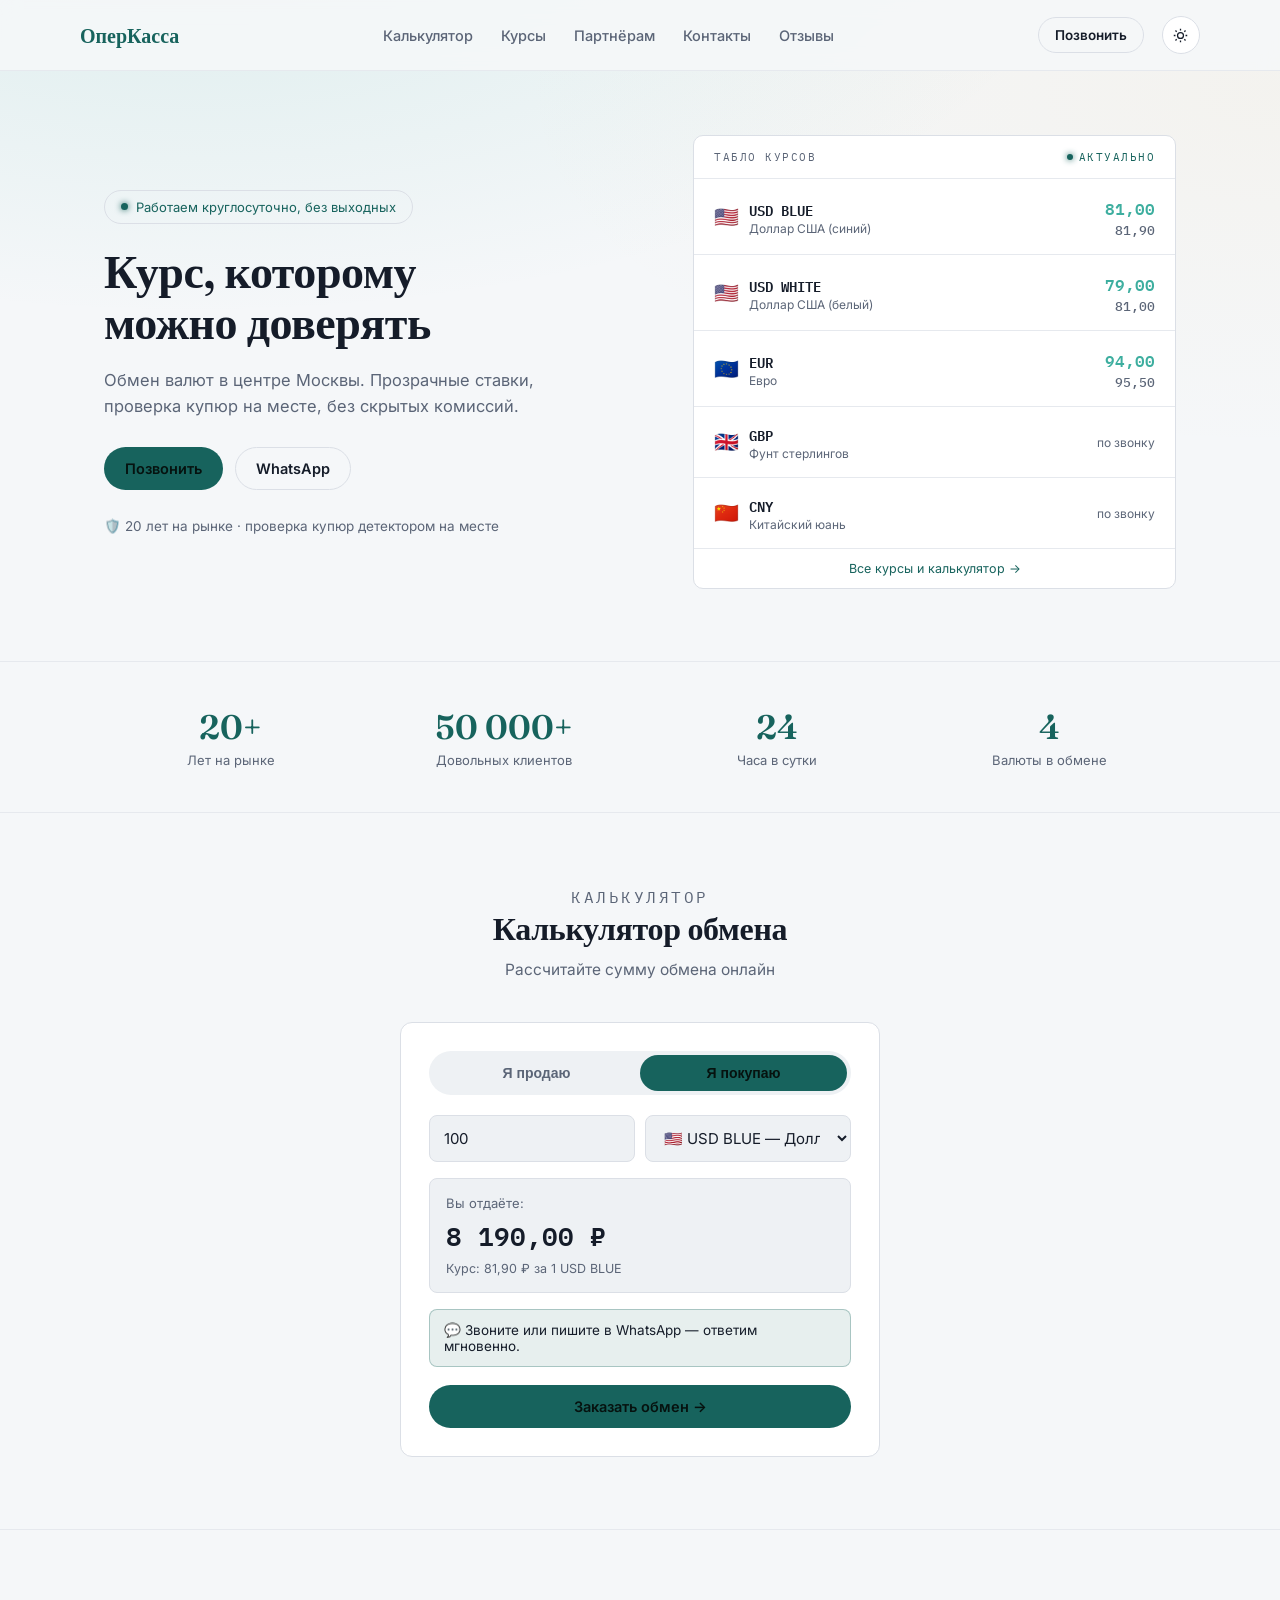
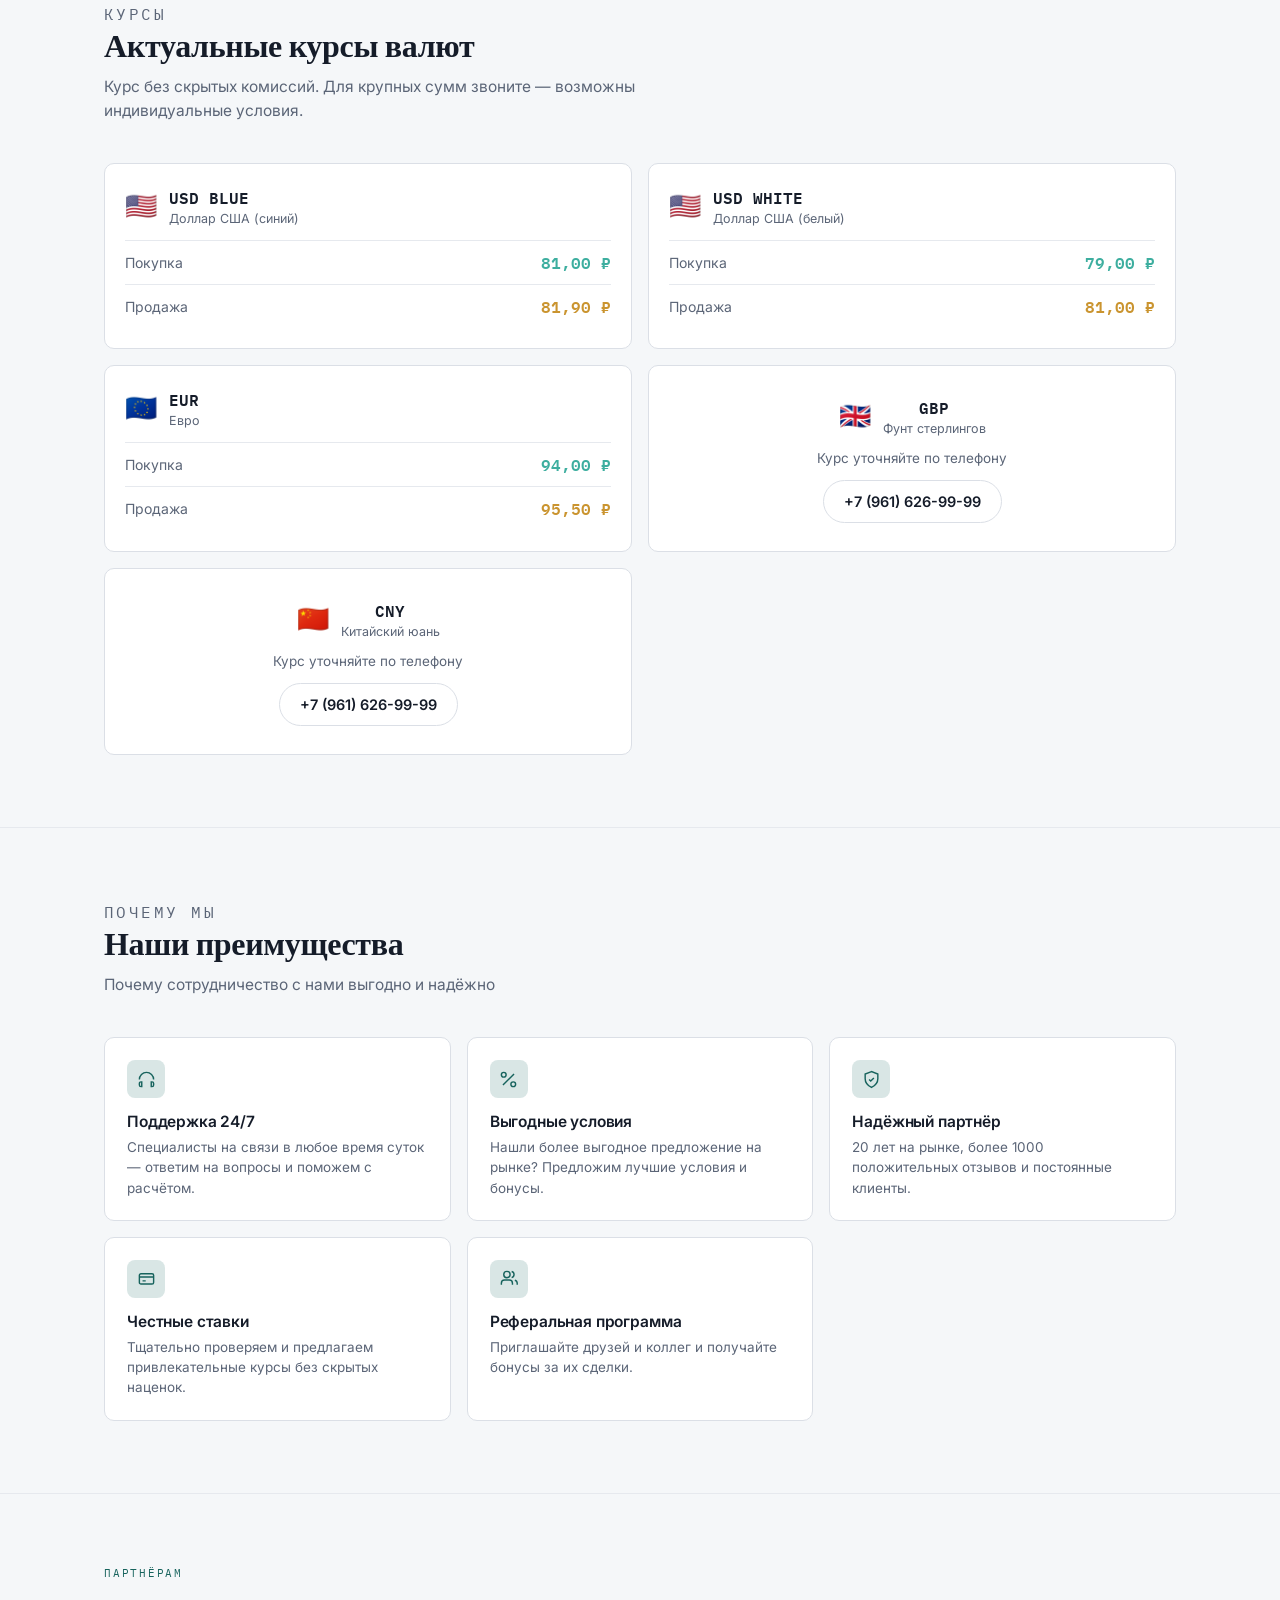
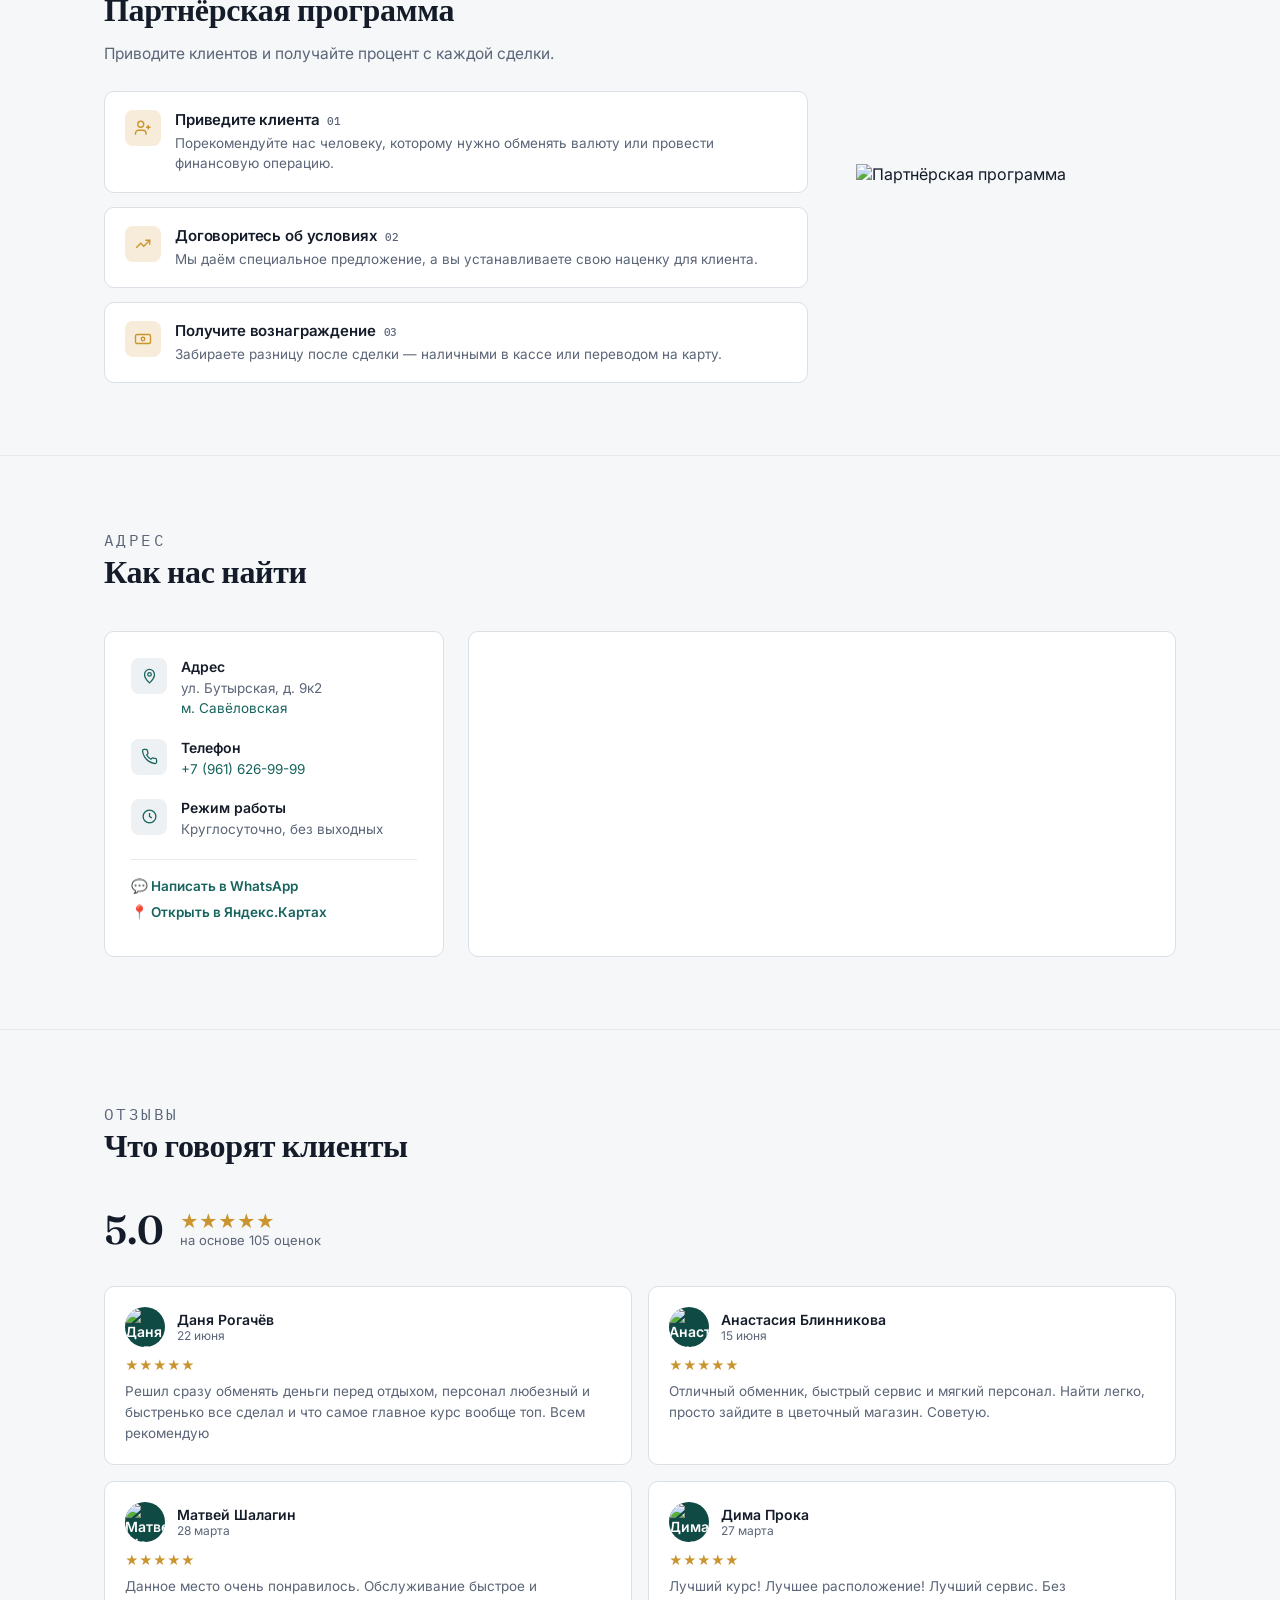
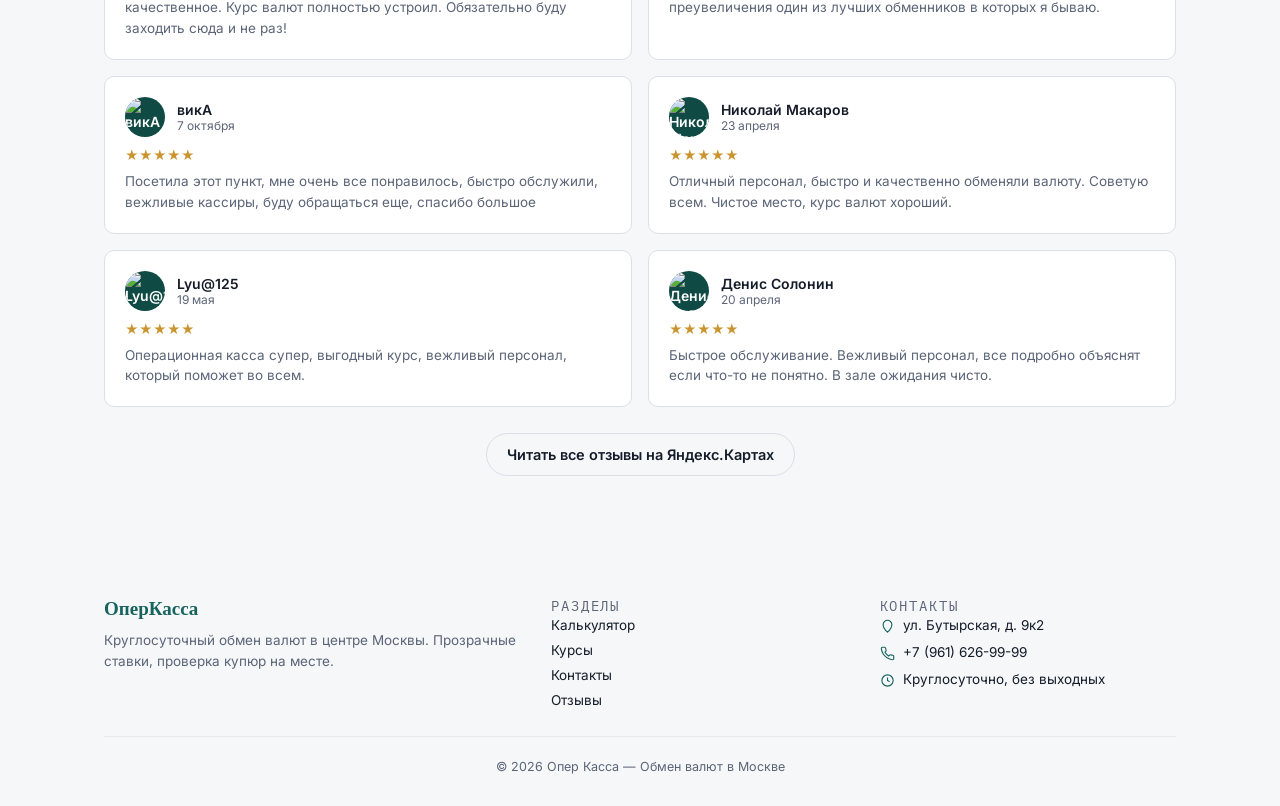
==== commit 80895902: "Update index.html" ====
--- a/index.html
+++ b/index.html
@@ -7,7 +7,7 @@
 <meta name="description" content="Круглосуточный обмен валют у метро Савёловская. Доллар (синий/белый), евро, фунт, юань. Прозрачные ставки, проверка купюр на месте.">
 <meta name="robots" content="index, follow">
 <meta name="theme-color" content="#090d15">
-<link rel="canonical" href="https://cashdrughits.github.io/operkassa/">
+<link rel="canonical" href="https://operkassa.online/">
 <!-- ЕСЛИ подключите свой домен — замените canonical и og:url/twitter-ссылки ниже на него -->
 
 <meta property="og:type" content="website">
@@ -15,7 +15,7 @@
 <meta property="og:site_name" content="ОперКасса">
 <meta property="og:title" content="ОперКасса — обмен валют в центре Москвы">
 <meta property="og:description" content="Круглосуточный обмен валют у метро Савёловская. Прозрачные ставки, проверка купюр на месте.">
-<meta property="og:url" content="https://cashdrughits.github.io/operkassa/">
+<meta property="og:url" content="https://operkassa.online/">
 
 <meta name="twitter:card" content="summary_large_image">
 <meta name="twitter:title" content="ОперКасса — обмен валют в центре Москвы">
@@ -31,7 +31,7 @@
   "@type": "FinancialService",
   "name": "ОперКасса",
   "description": "Круглосуточный обмен валют в центре Москвы: доллар США (синий/белый), евро, фунт стерлингов, китайский юань.",
-  "url": "https://cashdrughits.github.io/operkassa/",
+  "url": "https://operkassa.online/",
   "telephone": "+7-961-626-99-99",
   "priceRange": "$$",
   "address": {
@@ -118,8 +118,6 @@
   .section-head{ margin-bottom: 40px; max-width: 620px; }
   .section-head h2{ font-size: clamp(24px, 3.4vw, 32px); font-weight: 600; margin-bottom: 10px; }
   .section-head p{ color: var(--muted); font-size: 15.5px; line-height: 1.55; margin:0; }
-
-  /* ---------- Header ---------- */
   header{
     position: sticky; top: 0; z-index: 50;
     background: color-mix(in srgb, var(--bg) 88%, transparent);
@@ -143,8 +141,6 @@
   [data-theme="light"] .theme-toggle .moon{ display:none; }
   [data-theme="light"] .theme-toggle .sun{ display:block; }
   @media (max-width: 780px){ nav{ display:none; } }
-
-  /* ---------- Buttons ---------- */
   .btn{ display:inline-flex; align-items:center; gap:8px; padding: 12px 20px; border-radius: 999px; font-size: 14.5px; font-weight: 600; border: 1px solid transparent; cursor: pointer; }
   .btn-primary{ background: var(--accent); color: #06120f; }
   .btn-primary:hover{ background: #4bc2b1; }
@@ -152,7 +148,6 @@
   .btn-outline:hover{ border-color: var(--accent); color: var(--accent); }
   .btn-wide{ width: 100%; justify-content:center; }
 
-  /* ---------- Hero ---------- */
   .hero{ padding-top: 64px; }
   .hero-grid{ display:grid; grid-template-columns: 1.05fr 0.95fr; gap: 56px; align-items:center; }
   .badge{ display:inline-flex; align-items:center; gap:8px; padding: 8px 16px; border-radius: 999px; border: 1px solid var(--line); color: var(--accent-soft); font-size: 13px; margin-bottom: 22px; }
@@ -179,14 +174,12 @@
   .mini-board-foot{ padding: 12px 20px; font-size: 12.5px; text-align:center; color: var(--accent-soft); border-top: 1px solid var(--line-soft); }
   @media (max-width: 860px){ .hero-grid{ grid-template-columns: 1fr; } }
 
-  /* ---------- Stats ---------- */
   .stats{ padding: 44px 0; border-bottom: 1px solid var(--line-soft); }
   .stats-grid{ display:grid; grid-template-columns: repeat(4, 1fr); gap: 20px; text-align:center; }
   .stat-num{ font-family:'Fraunces', serif; font-weight:600; font-size: clamp(26px, 3.4vw, 34px); color: var(--accent); }
   .stat-label{ font-size: 13px; color: var(--muted); margin-top:4px; }
   @media (max-width: 640px){ .stats-grid{ grid-template-columns: repeat(2,1fr); row-gap: 28px; } }
 
-  /* ---------- Calculator ---------- */
   .calc-card{ max-width: 480px; margin: 0 auto; border: 1px solid var(--line); border-radius: 12px; background: var(--panel); padding: 28px; }
   .seg{ display:flex; background: var(--panel-2); border-radius: 999px; padding: 4px; margin-bottom: 20px; }
   .seg button{ flex:1; padding: 10px; border-radius: 999px; border:none; background:transparent; color: var(--muted); font-weight:600; font-size: 14px; cursor:pointer; }
@@ -202,7 +195,6 @@
   .result-box.unavailable .amount{ color: var(--gold); font-size: 16px; font-family: 'Inter', sans-serif; font-weight:600; }
   .info-note{ display:flex; gap:10px; align-items:flex-start; background: color-mix(in srgb, var(--accent) 10%, transparent); border: 1px solid color-mix(in srgb, var(--accent) 30%, transparent); border-radius: 8px; padding: 12px 14px; font-size: 13.5px; color: var(--ink); margin-bottom: 18px; }
 
-  /* ---------- Rate cards ---------- */
   .rates-grid{ display:grid; grid-template-columns: repeat(2, 1fr); gap: 16px; }
   .rate-card{ border: 1px solid var(--line); border-radius: 10px; background: var(--panel); padding: 20px; }
   .rate-card-head{ display:flex; align-items:center; gap: 12px; margin-bottom: 14px; }
@@ -217,7 +209,6 @@
   .rate-card.unavailable .msg{ font-size:13.5px; color: var(--muted); margin: 10px 0 14px; }
   @media (max-width: 620px){ .rates-grid{ grid-template-columns: 1fr; } }
 
-  /* ---------- Advantages ---------- */
   .adv-grid{ display:grid; grid-template-columns: repeat(3, 1fr); gap: 16px; }
   .adv-card{ border: 1px solid var(--line); border-radius: 10px; background: var(--panel); padding: 22px; }
   .adv-icon{ width: 38px; height:38px; border-radius: 8px; background: color-mix(in srgb, var(--accent) 16%, transparent); color: var(--accent); display:flex; align-items:center; justify-content:center; margin-bottom: 14px; }
@@ -227,7 +218,6 @@
   @media (max-width: 820px){ .adv-grid{ grid-template-columns: repeat(2,1fr); } }
   @media (max-width: 560px){ .adv-grid{ grid-template-columns: 1fr; } }
 
-  /* ---------- Partner program ---------- */
   .partner-grid{ display:grid; grid-template-columns: 1fr 320px; gap: 48px; align-items:center; }
   .partner-steps{ display:flex; flex-direction:column; gap: 14px; }
   .step-card{ display:flex; gap:14px; align-items:flex-start; border: 1px solid var(--line); border-radius: 10px; background: var(--panel); padding: 18px 20px; }
@@ -236,9 +226,9 @@
   .step-card h3{ font-family:'Inter',sans-serif; font-size:15px; font-weight:600; display:flex; gap:8px; align-items:baseline; }
   .step-card h3 .num{ font-family:'IBM Plex Mono', monospace; font-size:11px; color: var(--muted); font-weight:500; }
   .step-card p{ font-size:13.5px; color: var(--muted); margin: 4px 0 0; line-height:1.5; }
+  .partner-art img{ display:block; width:260px; max-width:100%; height:auto; }
   @media (max-width: 820px){ .partner-grid{ grid-template-columns: 1fr; } .partner-art{ order:-1; max-width:220px; margin:0 auto; } }
 
-  /* ---------- Find us ---------- */
   .find-grid{ display:grid; grid-template-columns: 340px 1fr; gap: 24px; }
   .find-card{ border: 1px solid var(--line); border-radius: 10px; background: var(--panel); padding: 26px; }
   .find-item{ display:flex; gap:14px; margin-bottom: 20px; }
@@ -458,20 +448,7 @@
     </div>
 
     <div class="partner-art">
-      <svg viewBox="0 0 260 260" xmlns="http://www.w3.org/2000/svg">
-        <defs>
-          <linearGradient id="coinGold" x1="0" y1="0" x2="1" y2="1"><stop offset="0%" stop-color="#f0cf8a"/><stop offset="100%" stop-color="#ddaa4b"/></linearGradient>
-          <linearGradient id="coinTeal" x1="0" y1="0" x2="1" y2="1"><stop offset="0%" stop-color="#6fd0c2"/><stop offset="100%" stop-color="#3dae9f"/></linearGradient>
-        </defs>
-        <path d="M70 70a90 90 0 0 1 120 8" fill="none" stroke="#ddaa4b" stroke-width="6" stroke-linecap="round"/>
-        <path d="M182 66 200 78 178 92" fill="none" stroke="#ddaa4b" stroke-width="6" stroke-linecap="round" stroke-linejoin="round"/>
-        <path d="M190 190a90 90 0 0 1-120-8" fill="none" stroke="#3dae9f" stroke-width="6" stroke-linecap="round"/>
-        <path d="M78 194 60 182 82 168" fill="none" stroke="#3dae9f" stroke-width="6" stroke-linecap="round" stroke-linejoin="round"/>
-        <circle cx="98" cy="150" r="46" fill="url(#coinGold)"/>
-        <text x="98" y="163" font-family="Fraunces, serif" font-size="40" font-weight="700" fill="#4a3410" text-anchor="middle">$</text>
-        <circle cx="168" cy="106" r="46" fill="url(#coinTeal)"/>
-        <text x="168" y="119" font-family="Fraunces, serif" font-size="38" font-weight="700" fill="#0d3630" text-anchor="middle">€</text>
-      </svg>
+      <img src="hero-currency.png" alt="Партнёрская программа" />
     </div>
   </div>
 </section>
@@ -557,7 +534,6 @@
 
 <script>
 (function () {
-  /* ============ ТЕМА (без localStorage — сбрасывается при обновлении страницы) ============ */
   const body = document.body;
   const themeToggle = document.getElementById('themeToggle');
   const prefersLight = window.matchMedia('(prefers-color-scheme: light)').matches;
@@ -567,7 +543,6 @@
     body.setAttribute('data-theme', next);
   });
 
-  /* ============ ОТЗЫВЫ — реальные, статический массив ============ */
   const REVIEWS = [
     { name: "Даня Рогачёв", date: "22 июня", avatar: "https://avatars.mds.yandex.net/get-yapic/65952/0d-6/orig", text: "Решил сразу обменять деньги перед отдыхом, персонал любезный и быстренько все сделал и что самое главное курс вообще топ. Всем рекомендую" },
     { name: "Анастасия Блинникова", date: "15 июня", avatar: "https://avatars.mds.yandex.net/get-yapic/31804/0m-7/orig", text: "Отличный обменник, быстрый сервис и мягкий персонал. Найти легко, просто зайдите в цветочный магазин. Советую." },
@@ -596,7 +571,6 @@
   }
   renderReviews();
 
-  /* ============ КУРСЫ ============ */
   let RATES = [];
   const fmt = n => Number(n).toLocaleString('ru-RU', { minimumFractionDigits: 2, maximumFractionDigits: 2 });
 
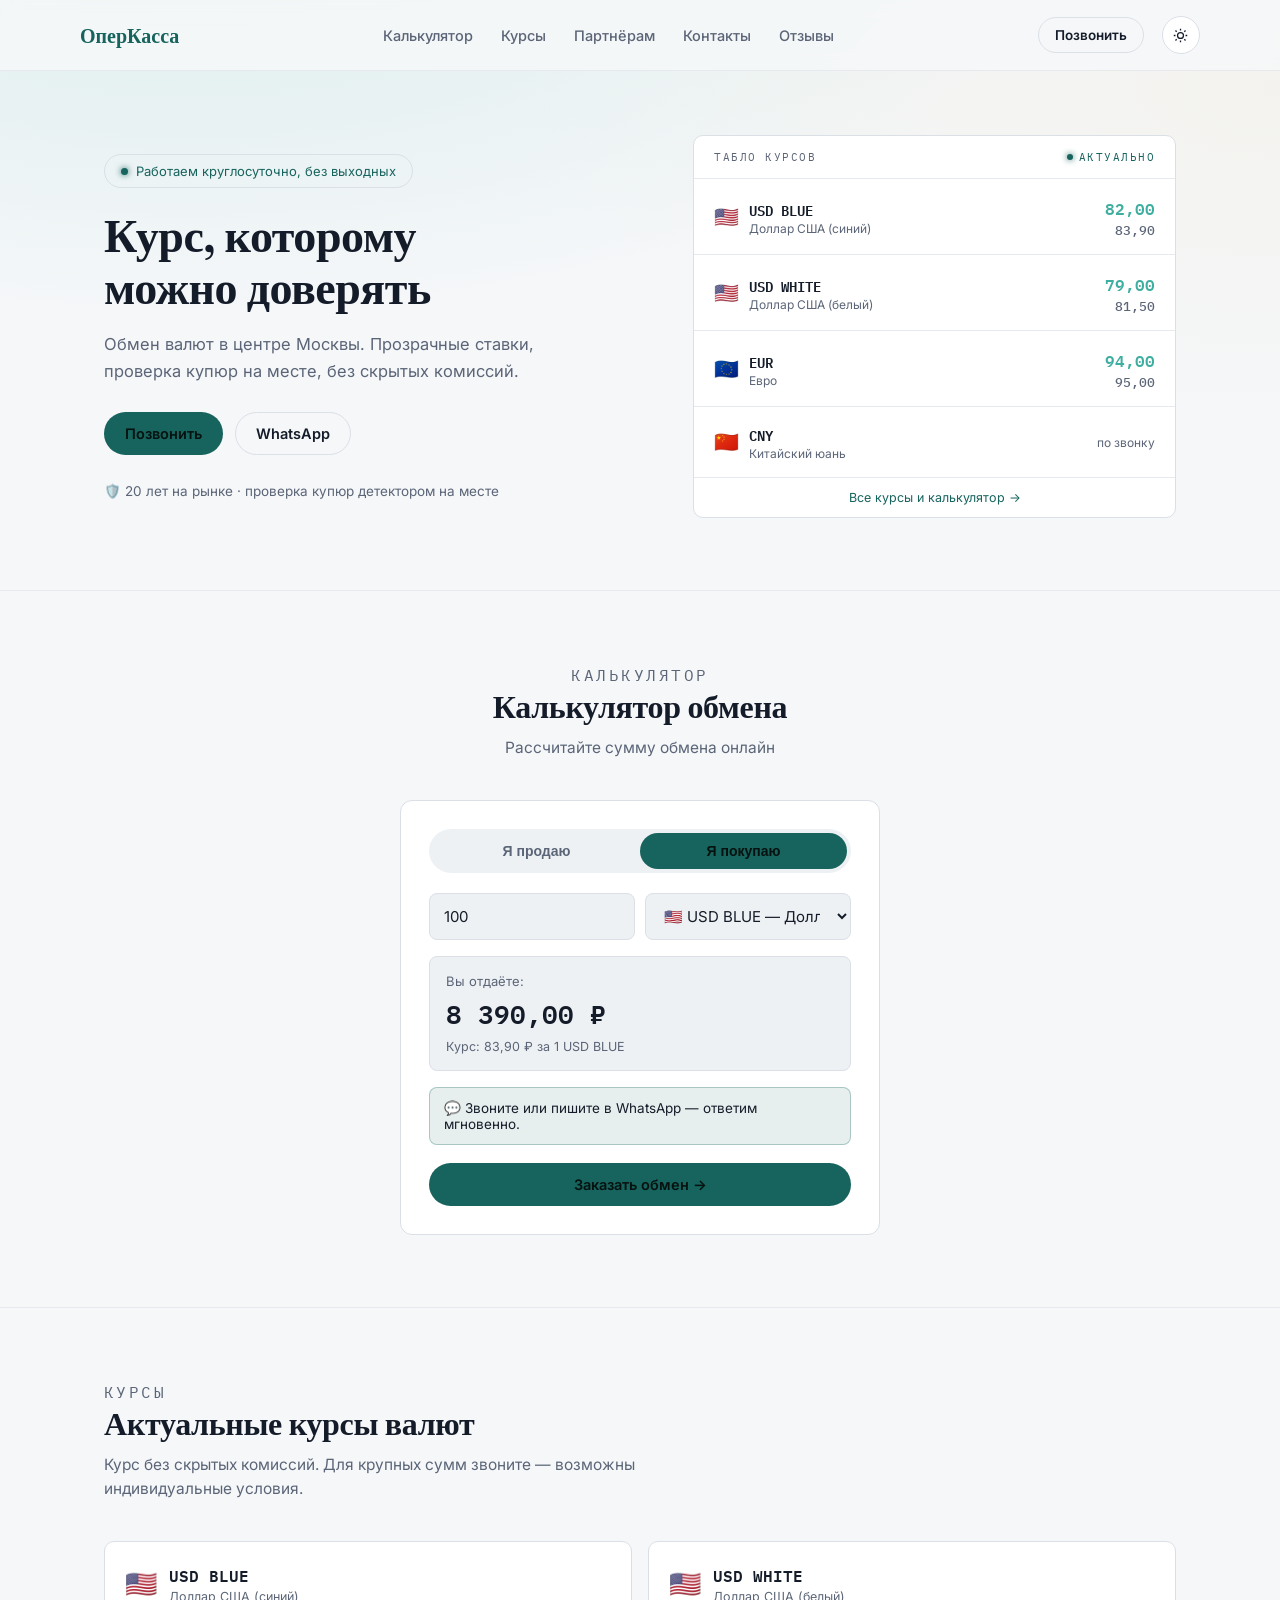
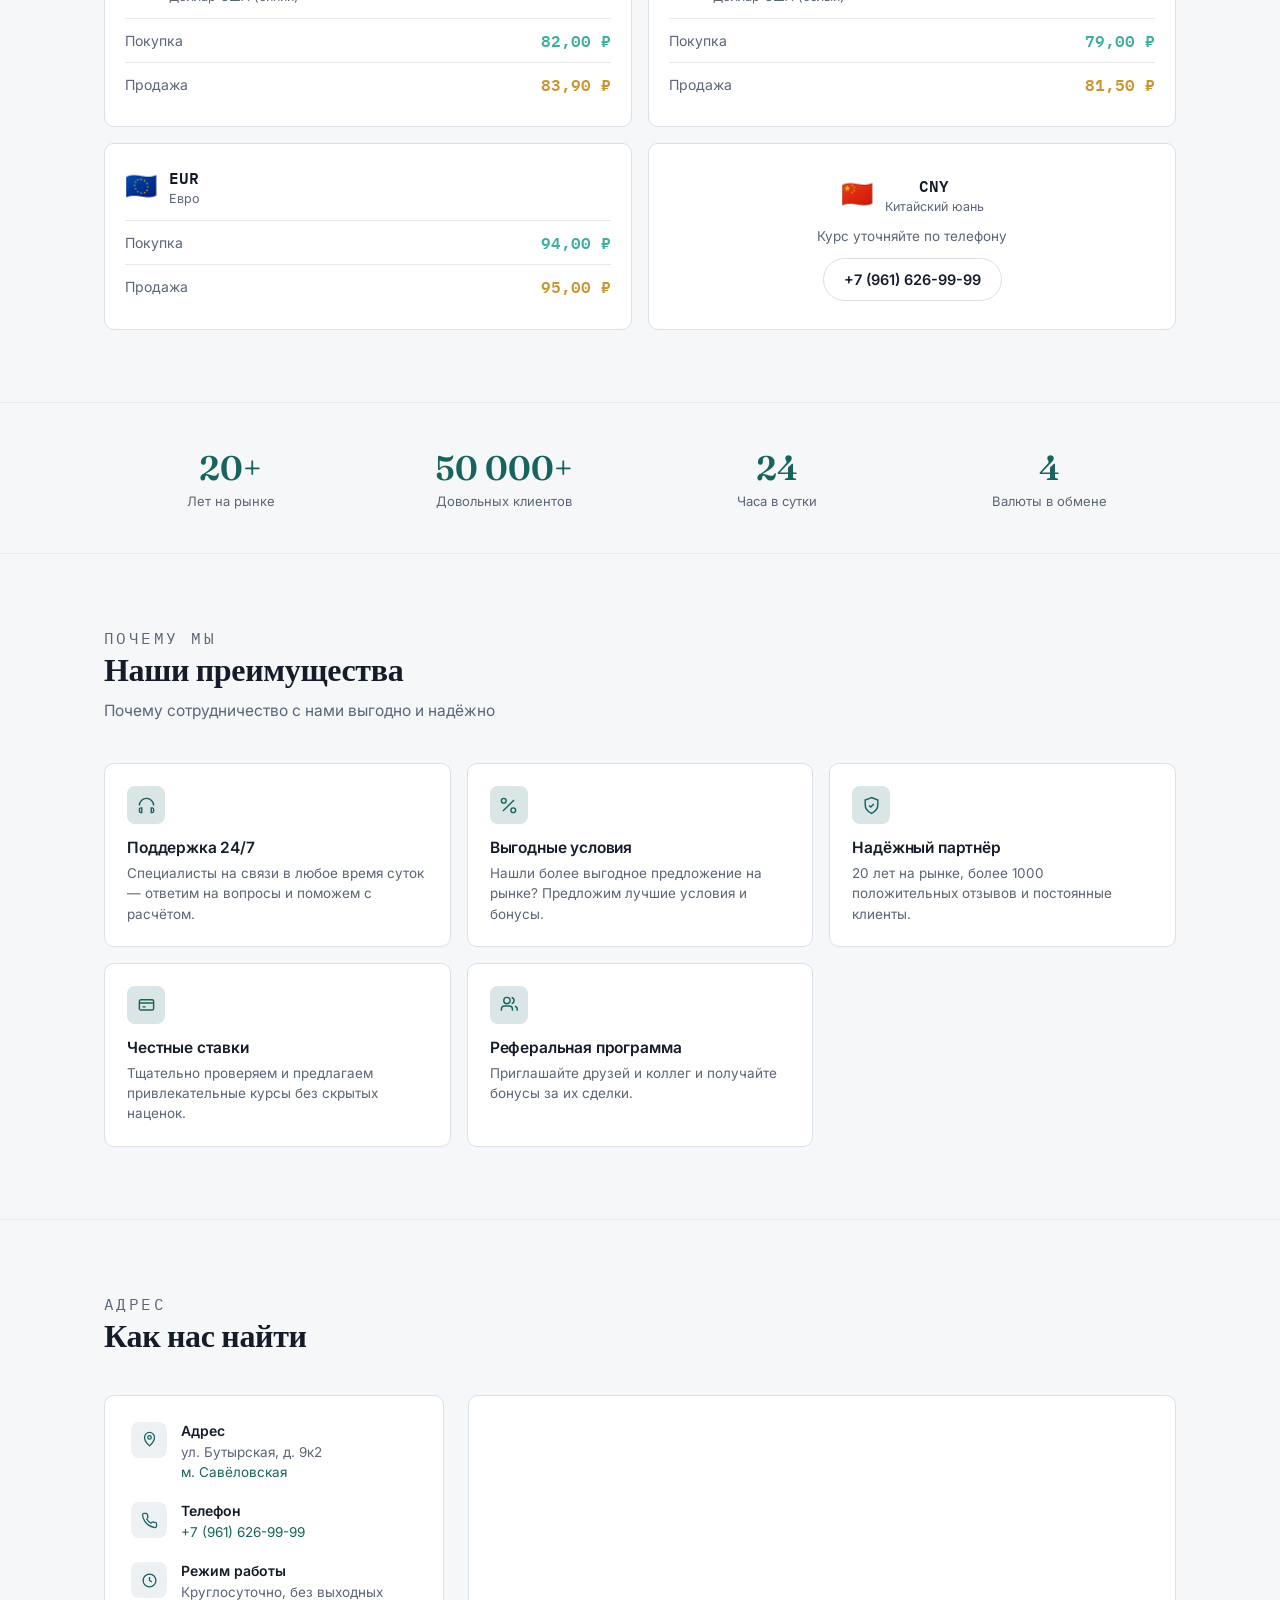
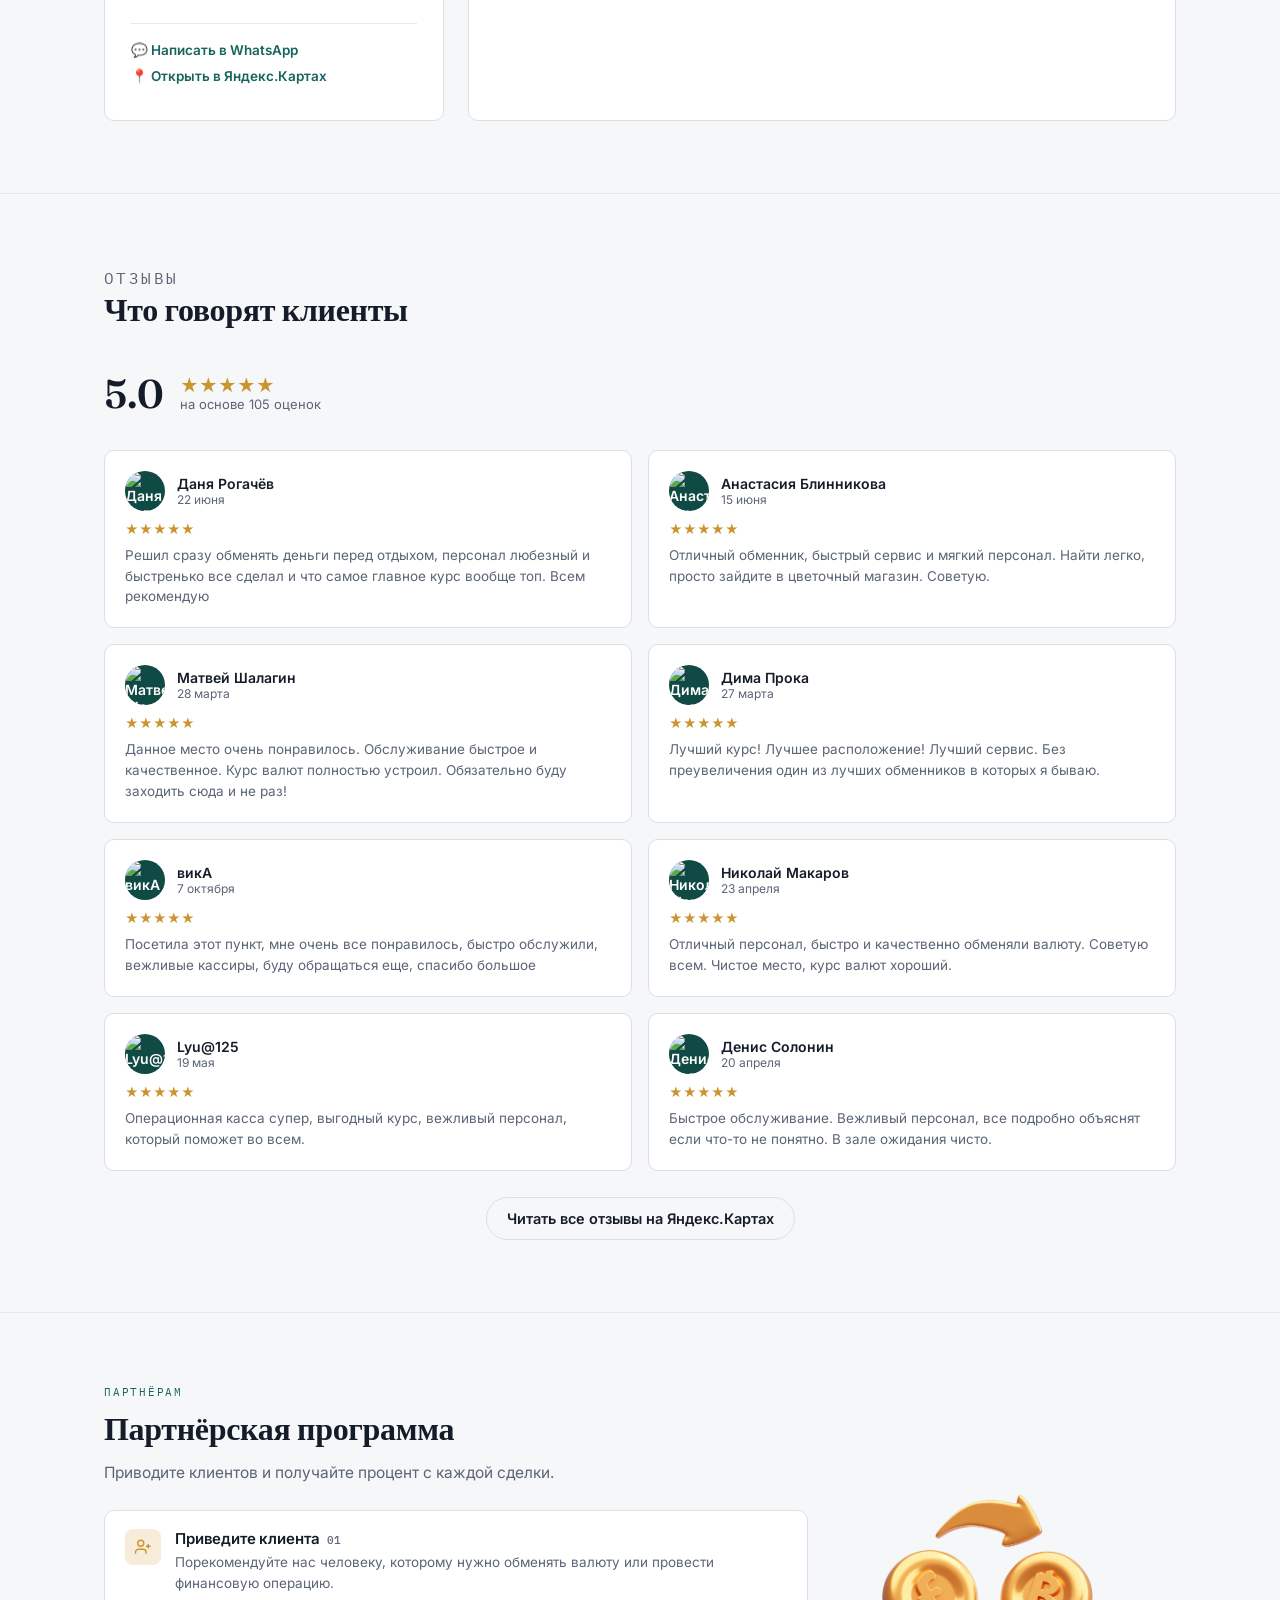
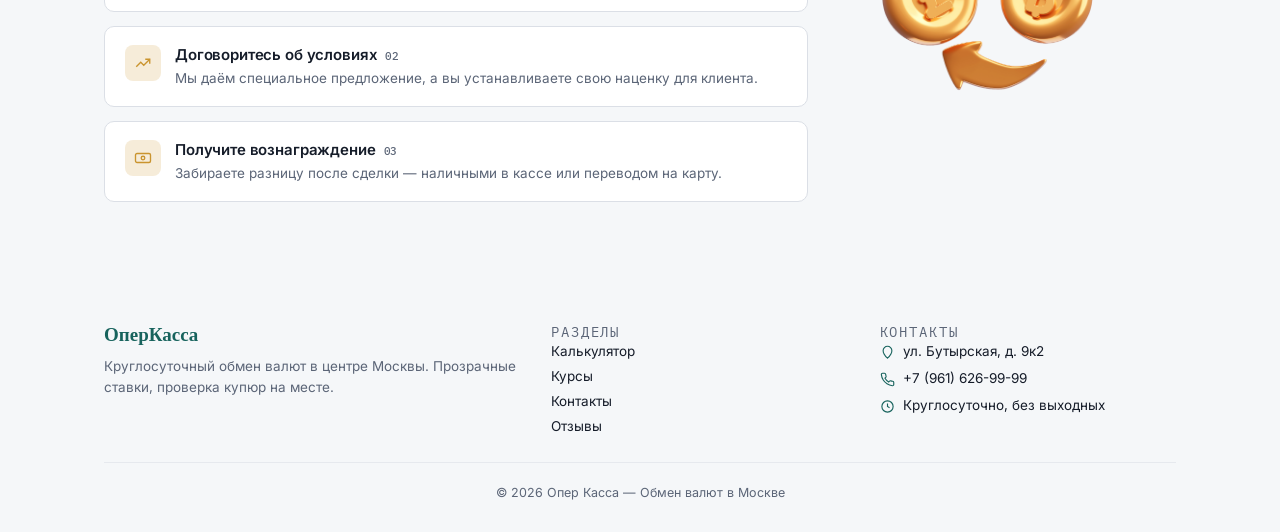
==== commit beccce7b: "Update index.html" ====
--- a/index.html
+++ b/index.html
@@ -322,6 +322,53 @@
   </div>
 </section>
 
+<section id="calculator">
+  <div class="wrap">
+    <div class="section-head" style="margin-left:auto;margin-right:auto;text-align:center;">
+      <p class="eyebrow" style="text-align:center;">Калькулятор</p>
+      <h2>Калькулятор обмена</h2>
+      <p style="margin:0 auto;">Рассчитайте сумму обмена онлайн</p>
+    </div>
+
+    <div class="calc-card">
+      <div class="seg">
+        <button id="segSell" data-mode="sell">Я продаю</button>
+        <button id="segBuy" data-mode="buy" class="active">Я покупаю</button>
+      </div>
+
+      <div class="field">
+        <div class="field-row">
+          <input type="number" id="calcAmount" value="100" min="0" inputmode="decimal">
+          <select id="calcCurrency"></select>
+        </div>
+      </div>
+
+      <div class="result-box" id="resultBox">
+        <div class="label" id="resultLabel">Вы отдаёте:</div>
+        <div class="amount" id="resultAmount">—</div>
+        <div class="rate-note" id="resultRateNote"></div>
+      </div>
+
+      <div class="info-note">💬 Звоните или пишите в WhatsApp — ответим мгновенно.</div>
+
+      <a class="btn btn-primary btn-wide" href="https://wa.me/79616269999?text=Здравствуйте, хочу заказать обмен" target="_blank" rel="noopener">Заказать обмен →</a>
+    </div>
+  </div>
+</section>
+
+<section id="currency">
+  <div class="wrap">
+    <div class="section-head">
+      <p class="eyebrow">Курсы</p>
+      <h2>Актуальные курсы валют</h2>
+      <p>Курс без скрытых комиссий. Для крупных сумм звоните — возможны индивидуальные условия.</p>
+    </div>
+    <div class="rates-grid" id="ratesGrid">
+      <div class="rate-card"><div class="rate-card-head"><span class="name">Загрузка…</span></div></div>
+    </div>
+  </div>
+</section>
+
 <section class="stats">
   <div class="wrap stats-grid">
     <div><div class="stat-num">20+</div><div class="stat-label">Лет на рынке</div></div>
@@ -331,53 +378,6 @@
   </div>
 </section>
 
-<section id="calculator">
-  <div class="wrap">
-    <div class="section-head" style="margin-left:auto;margin-right:auto;text-align:center;">
-      <p class="eyebrow" style="text-align:center;">Калькулятор</p>
-      <h2>Калькулятор обмена</h2>
-      <p style="margin:0 auto;">Рассчитайте сумму обмена онлайн</p>
-    </div>
-
-    <div class="calc-card">
-      <div class="seg">
-        <button id="segSell" data-mode="sell">Я продаю</button>
-        <button id="segBuy" data-mode="buy" class="active">Я покупаю</button>
-      </div>
-
-      <div class="field">
-        <div class="field-row">
-          <input type="number" id="calcAmount" value="100" min="0" inputmode="decimal">
-          <select id="calcCurrency"></select>
-        </div>
-      </div>
-
-      <div class="result-box" id="resultBox">
-        <div class="label" id="resultLabel">Вы отдаёте:</div>
-        <div class="amount" id="resultAmount">—</div>
-        <div class="rate-note" id="resultRateNote"></div>
-      </div>
-
-      <div class="info-note">💬 Звоните или пишите в WhatsApp — ответим мгновенно.</div>
-
-      <a class="btn btn-primary btn-wide" href="https://wa.me/79616269999?text=Здравствуйте, хочу заказать обмен" target="_blank" rel="noopener">Заказать обмен →</a>
-    </div>
-  </div>
-</section>
-
-<section id="currency">
-  <div class="wrap">
-    <div class="section-head">
-      <p class="eyebrow">Курсы</p>
-      <h2>Актуальные курсы валют</h2>
-      <p>Курс без скрытых комиссий. Для крупных сумм звоните — возможны индивидуальные условия.</p>
-    </div>
-    <div class="rates-grid" id="ratesGrid">
-      <div class="rate-card"><div class="rate-card-head"><span class="name">Загрузка…</span></div></div>
-    </div>
-  </div>
-</section>
-
 <section id="advantages">
   <div class="wrap">
     <div class="section-head">
@@ -411,6 +411,58 @@
         <h3>Реферальная программа</h3>
         <p>Приглашайте друзей и коллег и получайте бонусы за их сделки.</p>
       </div>
+    </div>
+  </div>
+</section>
+
+<section id="contact">
+  <div class="wrap">
+    <div class="section-head">
+      <p class="eyebrow">Адрес</p>
+      <h2>Как нас найти</h2>
+    </div>
+    <div class="find-grid">
+      <div class="find-card">
+        <div class="find-item">
+          <div class="ic"><svg viewBox="0 0 24 24" fill="none" stroke="currentColor" stroke-width="1.8"><path d="M12 21s7-6.5 7-12a7 7 0 1 0-14 0c0 5.5 7 12 7 12Z"/><circle cx="12" cy="9" r="2.5"/></svg></div>
+          <div><h4>Адрес</h4><p>ул. Бутырская, д. 9к2<br><span style="color:var(--accent)">м. Савёловская</span></p></div>
+        </div>
+        <div class="find-item">
+          <div class="ic"><svg viewBox="0 0 24 24" fill="none" stroke="currentColor" stroke-width="1.8"><path d="M22 16.9v3a2 2 0 0 1-2.2 2 19.8 19.8 0 0 1-8.6-3 19.5 19.5 0 0 1-6-6 19.8 19.8 0 0 1-3-8.7A2 2 0 0 1 4.1 2h3a2 2 0 0 1 2 1.7c.1 1 .3 2 .6 2.9a2 2 0 0 1-.5 2.1L8 9.9a16 16 0 0 0 6 6l1.2-1.2a2 2 0 0 1 2.1-.5c.9.3 1.9.5 2.9.6a2 2 0 0 1 1.8 2.1Z"/></svg></div>
+          <div><h4>Телефон</h4><p><a href="tel:+79616269999">+7 (961) 626-99-99</a></p></div>
+        </div>
+        <div class="find-item">
+          <div class="ic"><svg viewBox="0 0 24 24" fill="none" stroke="currentColor" stroke-width="1.8"><circle cx="12" cy="12" r="9"/><path d="M12 7v5l3.3 2"/></svg></div>
+          <div><h4>Режим работы</h4><p>Круглосуточно, без выходных</p></div>
+        </div>
+        <div class="find-links">
+          <a href="https://wa.me/79616269999?text=Здравствуйте, хочу заказать обмен" target="_blank" rel="noopener">💬 Написать в WhatsApp</a>
+          <a href="https://yandex.ru/maps/?text=Москва%20ул.%20Бутырская%209к2" target="_blank" rel="noopener">📍 Открыть в Яндекс.Картах</a>
+        </div>
+      </div>
+      <div class="map-embed">
+        <iframe src="https://yandex.ru/map-widget/v1/?text=%D0%9C%D0%BE%D1%81%D0%BA%D0%B2%D0%B0%20%D1%83%D0%BB.%20%D0%91%D1%83%D1%82%D1%8B%D1%80%D1%81%D0%BA%D0%B0%D1%8F%209%D0%BA2&z=16" loading="lazy" allowfullscreen></iframe>
+      </div>
+    </div>
+  </div>
+</section>
+
+<section id="reviews">
+  <div class="wrap">
+    <div class="section-head">
+      <p class="eyebrow">Отзывы</p>
+      <h2>Что говорят клиенты</h2>
+    </div>
+    <div class="rating-summary">
+      <div class="rating-num">5.0</div>
+      <div>
+        <div class="stars">★★★★★</div>
+        <div class="count">на основе 105 оценок</div>
+      </div>
+    </div>
+    <div class="reviews-grid" id="reviewsGrid"></div>
+    <div class="reviews-more">
+      <a class="btn btn-outline" href="https://yandex.ru/maps/?text=Москва%20ул.%20Бутырская%209к2" target="_blank" rel="noopener">Читать все отзывы на Яндекс.Картах</a>
     </div>
   </div>
 </section>
@@ -449,58 +501,6 @@
 
     <div class="partner-art">
       <img src="hero-currency.png" alt="Партнёрская программа" />
-    </div>
-  </div>
-</section>
-
-<section id="contact">
-  <div class="wrap">
-    <div class="section-head">
-      <p class="eyebrow">Адрес</p>
-      <h2>Как нас найти</h2>
-    </div>
-    <div class="find-grid">
-      <div class="find-card">
-        <div class="find-item">
-          <div class="ic"><svg viewBox="0 0 24 24" fill="none" stroke="currentColor" stroke-width="1.8"><path d="M12 21s7-6.5 7-12a7 7 0 1 0-14 0c0 5.5 7 12 7 12Z"/><circle cx="12" cy="9" r="2.5"/></svg></div>
-          <div><h4>Адрес</h4><p>ул. Бутырская, д. 9к2<br><span style="color:var(--accent)">м. Савёловская</span></p></div>
-        </div>
-        <div class="find-item">
-          <div class="ic"><svg viewBox="0 0 24 24" fill="none" stroke="currentColor" stroke-width="1.8"><path d="M22 16.9v3a2 2 0 0 1-2.2 2 19.8 19.8 0 0 1-8.6-3 19.5 19.5 0 0 1-6-6 19.8 19.8 0 0 1-3-8.7A2 2 0 0 1 4.1 2h3a2 2 0 0 1 2 1.7c.1 1 .3 2 .6 2.9a2 2 0 0 1-.5 2.1L8 9.9a16 16 0 0 0 6 6l1.2-1.2a2 2 0 0 1 2.1-.5c.9.3 1.9.5 2.9.6a2 2 0 0 1 1.8 2.1Z"/></svg></div>
-          <div><h4>Телефон</h4><p><a href="tel:+79616269999">+7 (961) 626-99-99</a></p></div>
-        </div>
-        <div class="find-item">
-          <div class="ic"><svg viewBox="0 0 24 24" fill="none" stroke="currentColor" stroke-width="1.8"><circle cx="12" cy="12" r="9"/><path d="M12 7v5l3.3 2"/></svg></div>
-          <div><h4>Режим работы</h4><p>Круглосуточно, без выходных</p></div>
-        </div>
-        <div class="find-links">
-          <a href="https://wa.me/79616269999?text=Здравствуйте, хочу заказать обмен" target="_blank" rel="noopener">💬 Написать в WhatsApp</a>
-          <a href="https://yandex.ru/maps/?text=Москва%20ул.%20Бутырская%209к2" target="_blank" rel="noopener">📍 Открыть в Яндекс.Картах</a>
-        </div>
-      </div>
-      <div class="map-embed">
-        <iframe src="https://yandex.ru/map-widget/v1/?text=%D0%9C%D0%BE%D1%81%D0%BA%D0%B2%D0%B0%20%D1%83%D0%BB.%20%D0%91%D1%83%D1%82%D1%8B%D1%80%D1%81%D0%BA%D0%B0%D1%8F%209%D0%BA2&z=16" loading="lazy" allowfullscreen></iframe>
-      </div>
-    </div>
-  </div>
-</section>
-
-<section id="reviews">
-  <div class="wrap">
-    <div class="section-head">
-      <p class="eyebrow">Отзывы</p>
-      <h2>Что говорят клиенты</h2>
-    </div>
-    <div class="rating-summary">
-      <div class="rating-num">5.0</div>
-      <div>
-        <div class="stars">★★★★★</div>
-        <div class="count">на основе 105 оценок</div>
-      </div>
-    </div>
-    <div class="reviews-grid" id="reviewsGrid"></div>
-    <div class="reviews-more">
-      <a class="btn btn-outline" href="https://yandex.ru/maps/?text=Москва%20ул.%20Бутырская%209к2" target="_blank" rel="noopener">Читать все отзывы на Яндекс.Картах</a>
     </div>
   </div>
 </section>
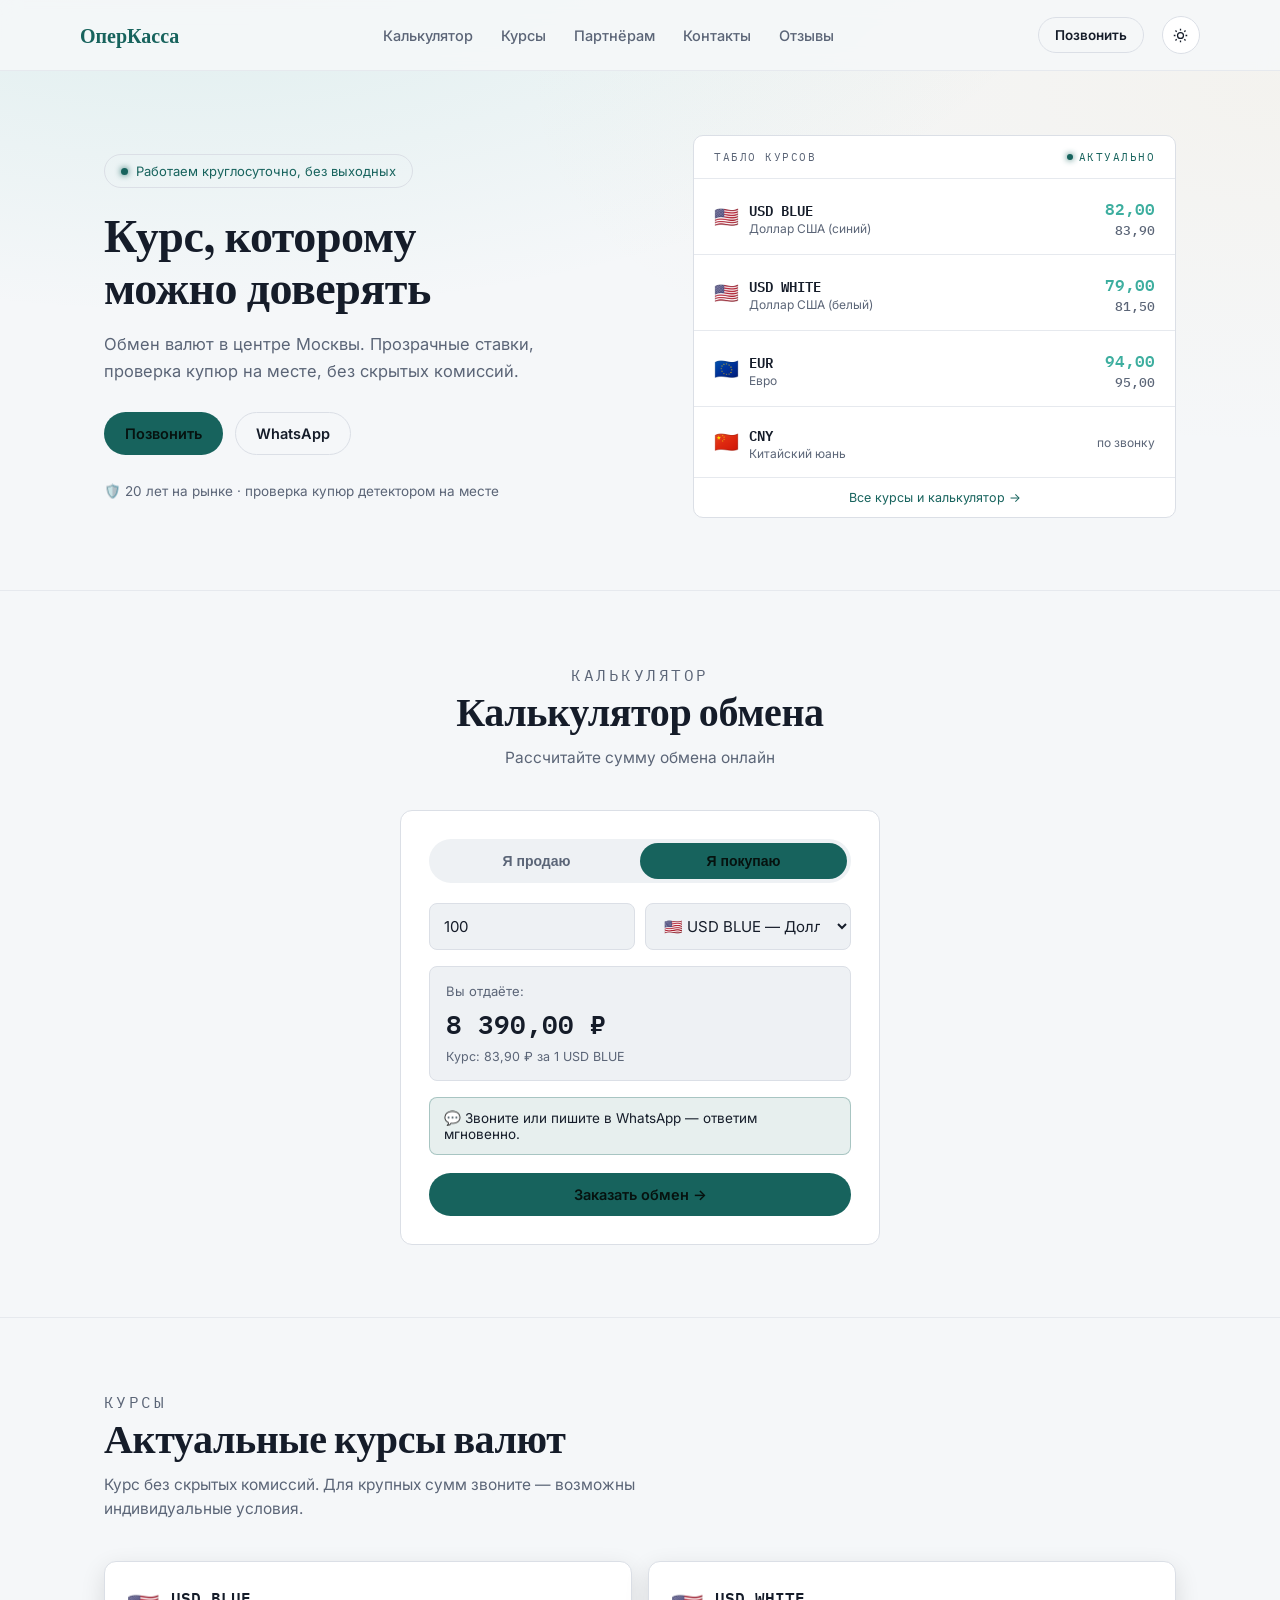
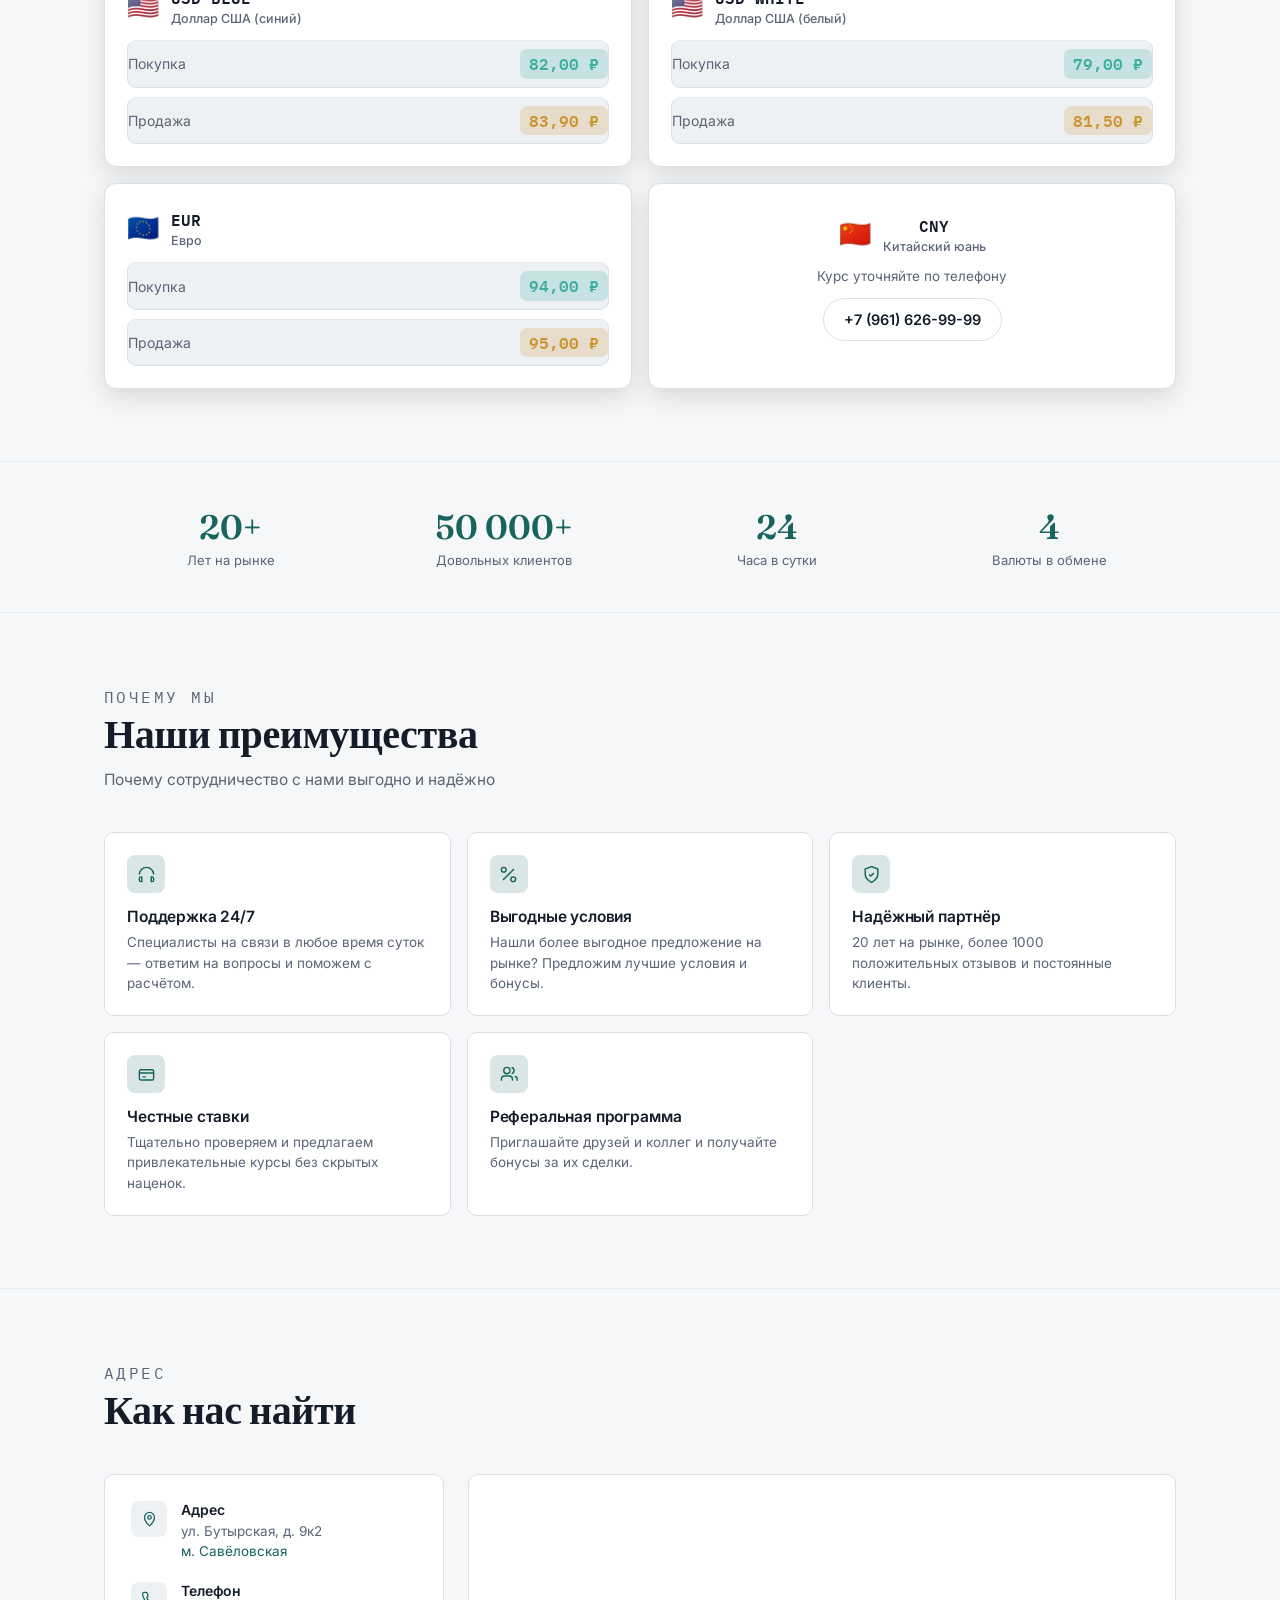
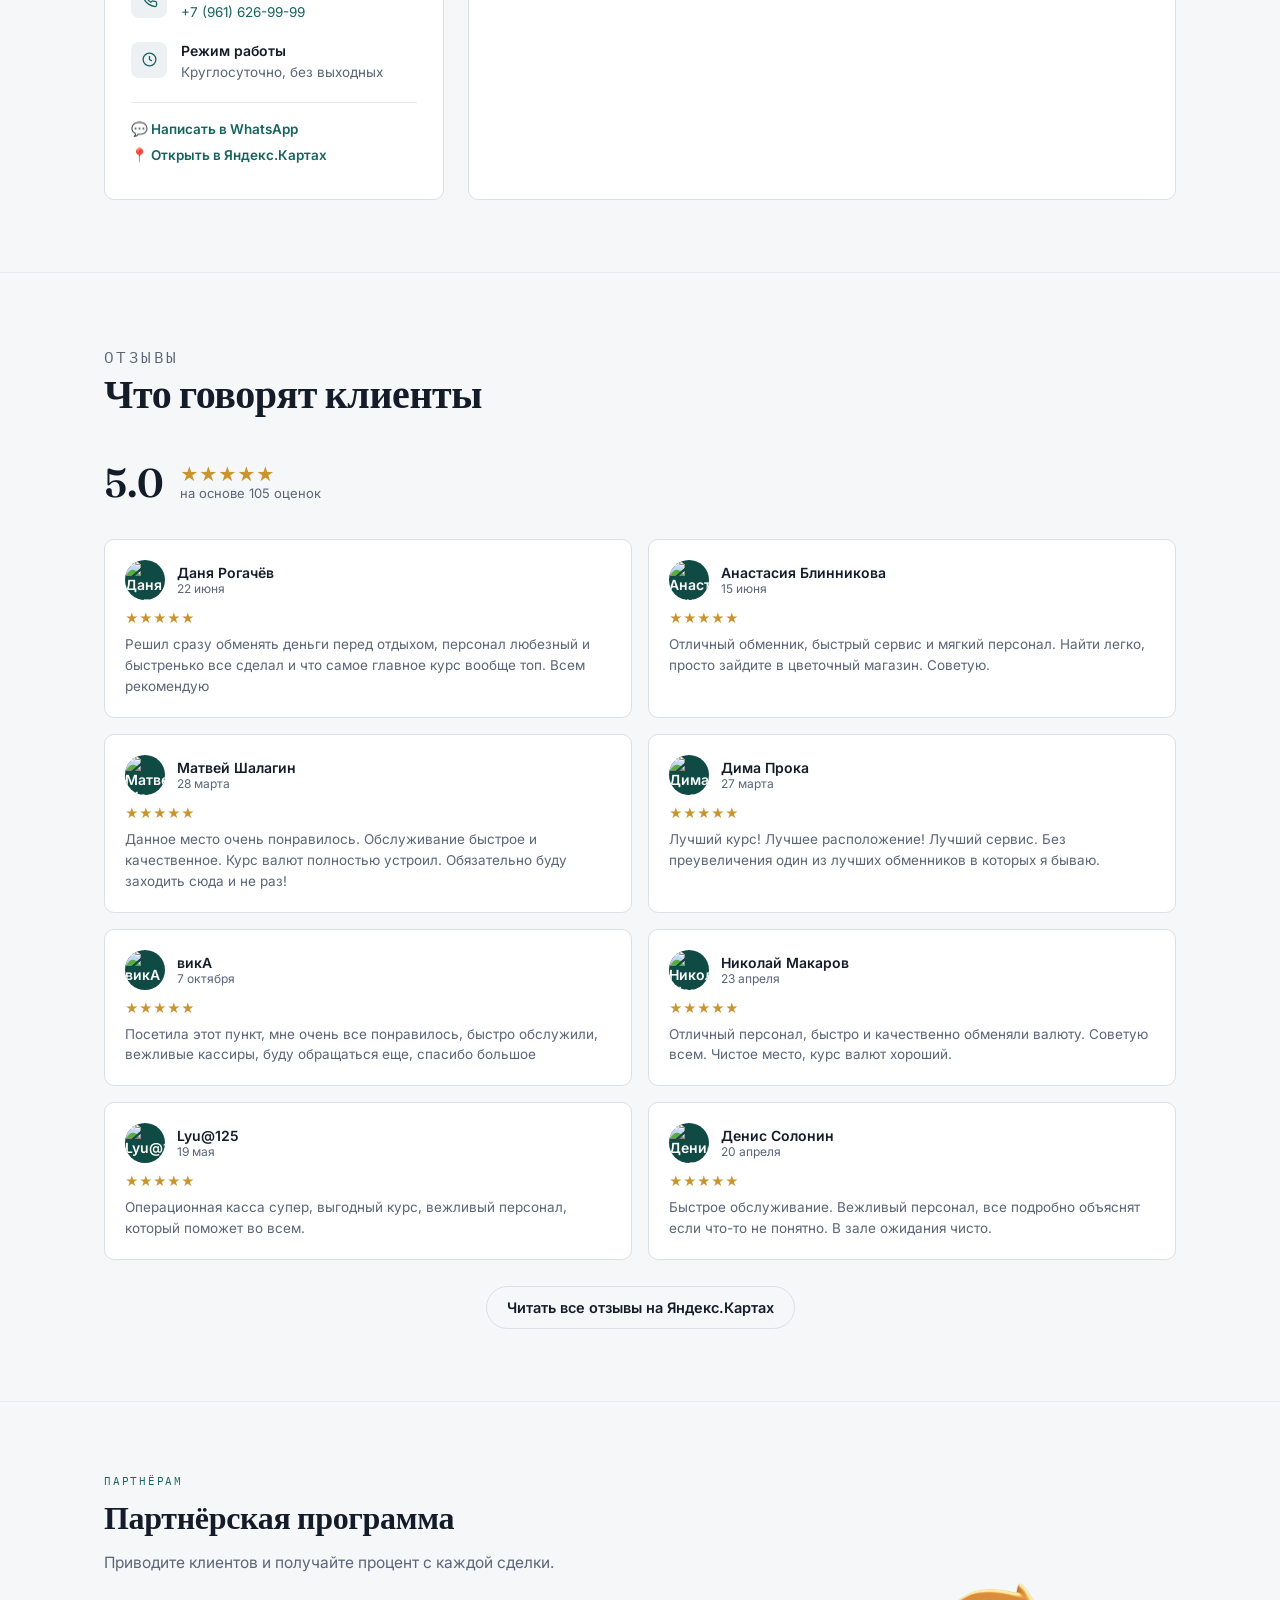
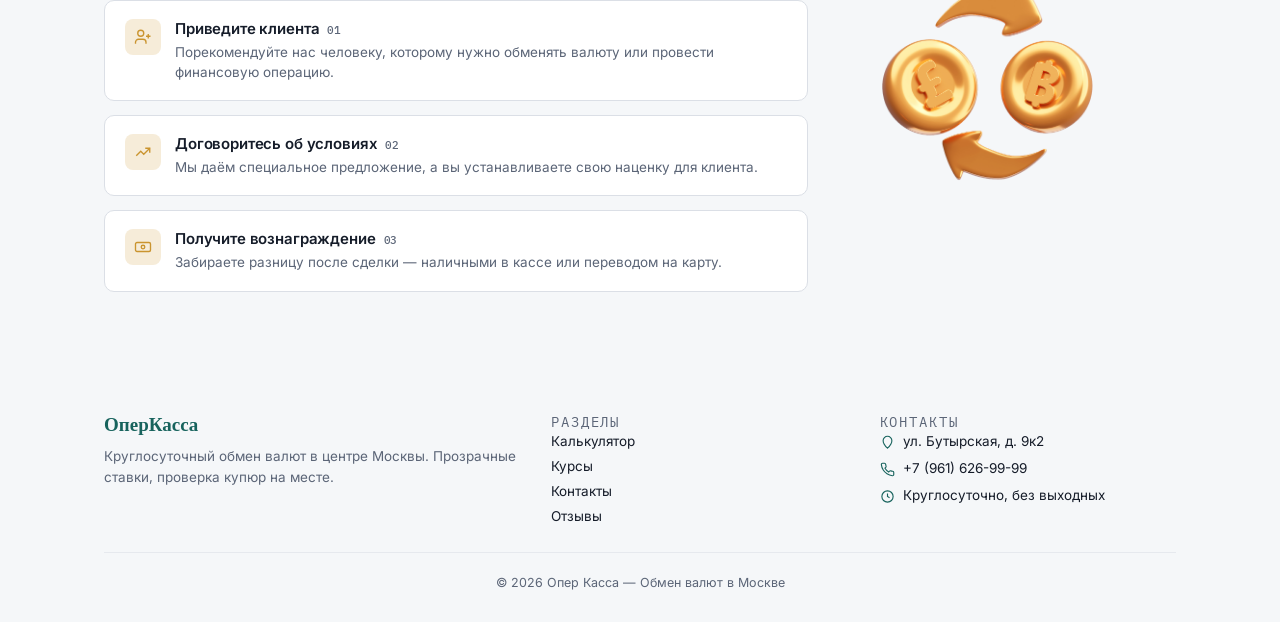
==== commit fefa8b3f: "Update index.html" ====
--- a/index.html
+++ b/index.html
@@ -116,7 +116,7 @@
     color: var(--accent-soft); margin: 0 0 10px;
   }
   .section-head{ margin-bottom: 40px; max-width: 620px; }
-  .section-head h2{ font-size: clamp(24px, 3.4vw, 32px); font-weight: 600; margin-bottom: 10px; }
+  .section-head h2{ font-size: clamp(30px, 4vw, 40px); font-weight: 600; margin-bottom: 10px; color: var(--ink); }
   .section-head p{ color: var(--muted); font-size: 15.5px; line-height: 1.55; margin:0; }
   header{
     position: sticky; top: 0; z-index: 50;
@@ -196,7 +196,14 @@
   .info-note{ display:flex; gap:10px; align-items:flex-start; background: color-mix(in srgb, var(--accent) 10%, transparent); border: 1px solid color-mix(in srgb, var(--accent) 30%, transparent); border-radius: 8px; padding: 12px 14px; font-size: 13.5px; color: var(--ink); margin-bottom: 18px; }
 
   .rates-grid{ display:grid; grid-template-columns: repeat(2, 1fr); gap: 16px; }
-  .rate-card{ border: 1px solid var(--line); border-radius: 10px; background: var(--panel); padding: 20px; }
+  .rate-card{ border: 1px solid var(--line); border-radius: 12px; background: var(--panel); padding: 22px; box-shadow: 0 8px 24px rgba(0,0,0,.12); }
+  .rate-card-head .code{ color: var(--ink); }
+  .rate-card-head .name{ color: #fff; font-weight: 500; }
+  .rate-line{ background: var(--panel-2); border: 1px solid var(--line); border-radius: 9px; padding: 12px 14px; margin-top: 9px; font-size: 15px; color: #fff; }
+  .rate-line .val{ font-size: 20px; line-height: 1.1; }
+  .rate-line .val.buy, .rate-line .val.sell{ color: #fff; }
+  .rate-line .val.buy{ background: color-mix(in srgb, var(--buy) 22%, transparent); padding: 6px 9px; border-radius: 7px; }
+  .rate-line .val.sell{ background: color-mix(in srgb, var(--gold) 22%, transparent); padding: 6px 9px; border-radius: 7px; }
   .rate-card-head{ display:flex; align-items:center; gap: 12px; margin-bottom: 14px; }
   .rate-card-head .flag{ font-size: 26px; }
   .rate-card-head .code{ font-family:'IBM Plex Mono', monospace; font-weight:600; font-size: 16px; }
@@ -611,6 +618,7 @@
             <span class="flag">${r.flag || ''}</span>
             <div><div class="code">${r.code.replace('_',' ')}</div><div class="name">${r.name}</div></div>
           </div>
+          ${r.code === 'EUR500' ? '<div style="display:inline-flex;align-items:center;padding:5px 9px;border-radius:999px;background:var(--gold);color:#15100a;font-size:12px;font-weight:700;margin:-4px 0 8px;">Купюра 500 €</div>' : ''}
           <div class="rate-line"><span>Покупка</span><span class="val buy">${fmt(r.buy)} ₽</span></div>
           <div class="rate-line"><span>Продажа</span><span class="val sell">${fmt(r.sell)} ₽</span></div>
         </div>`;
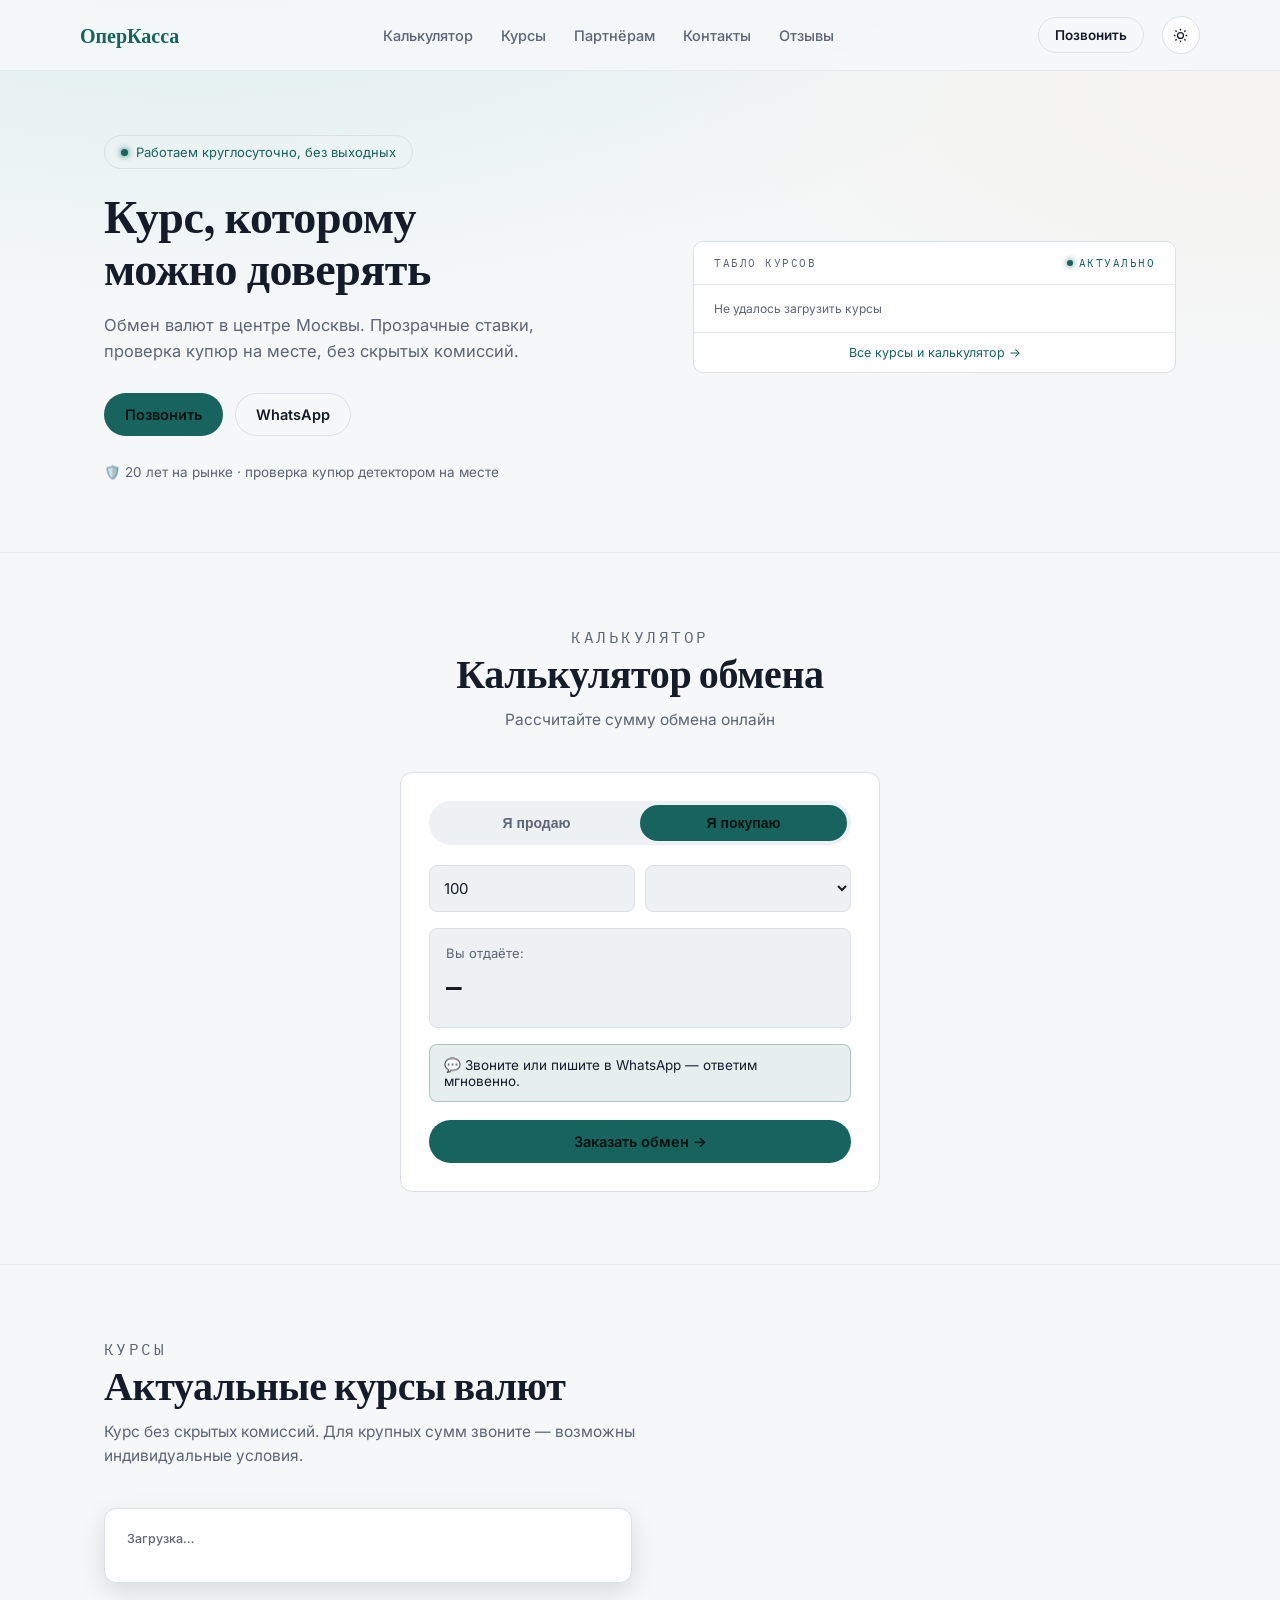
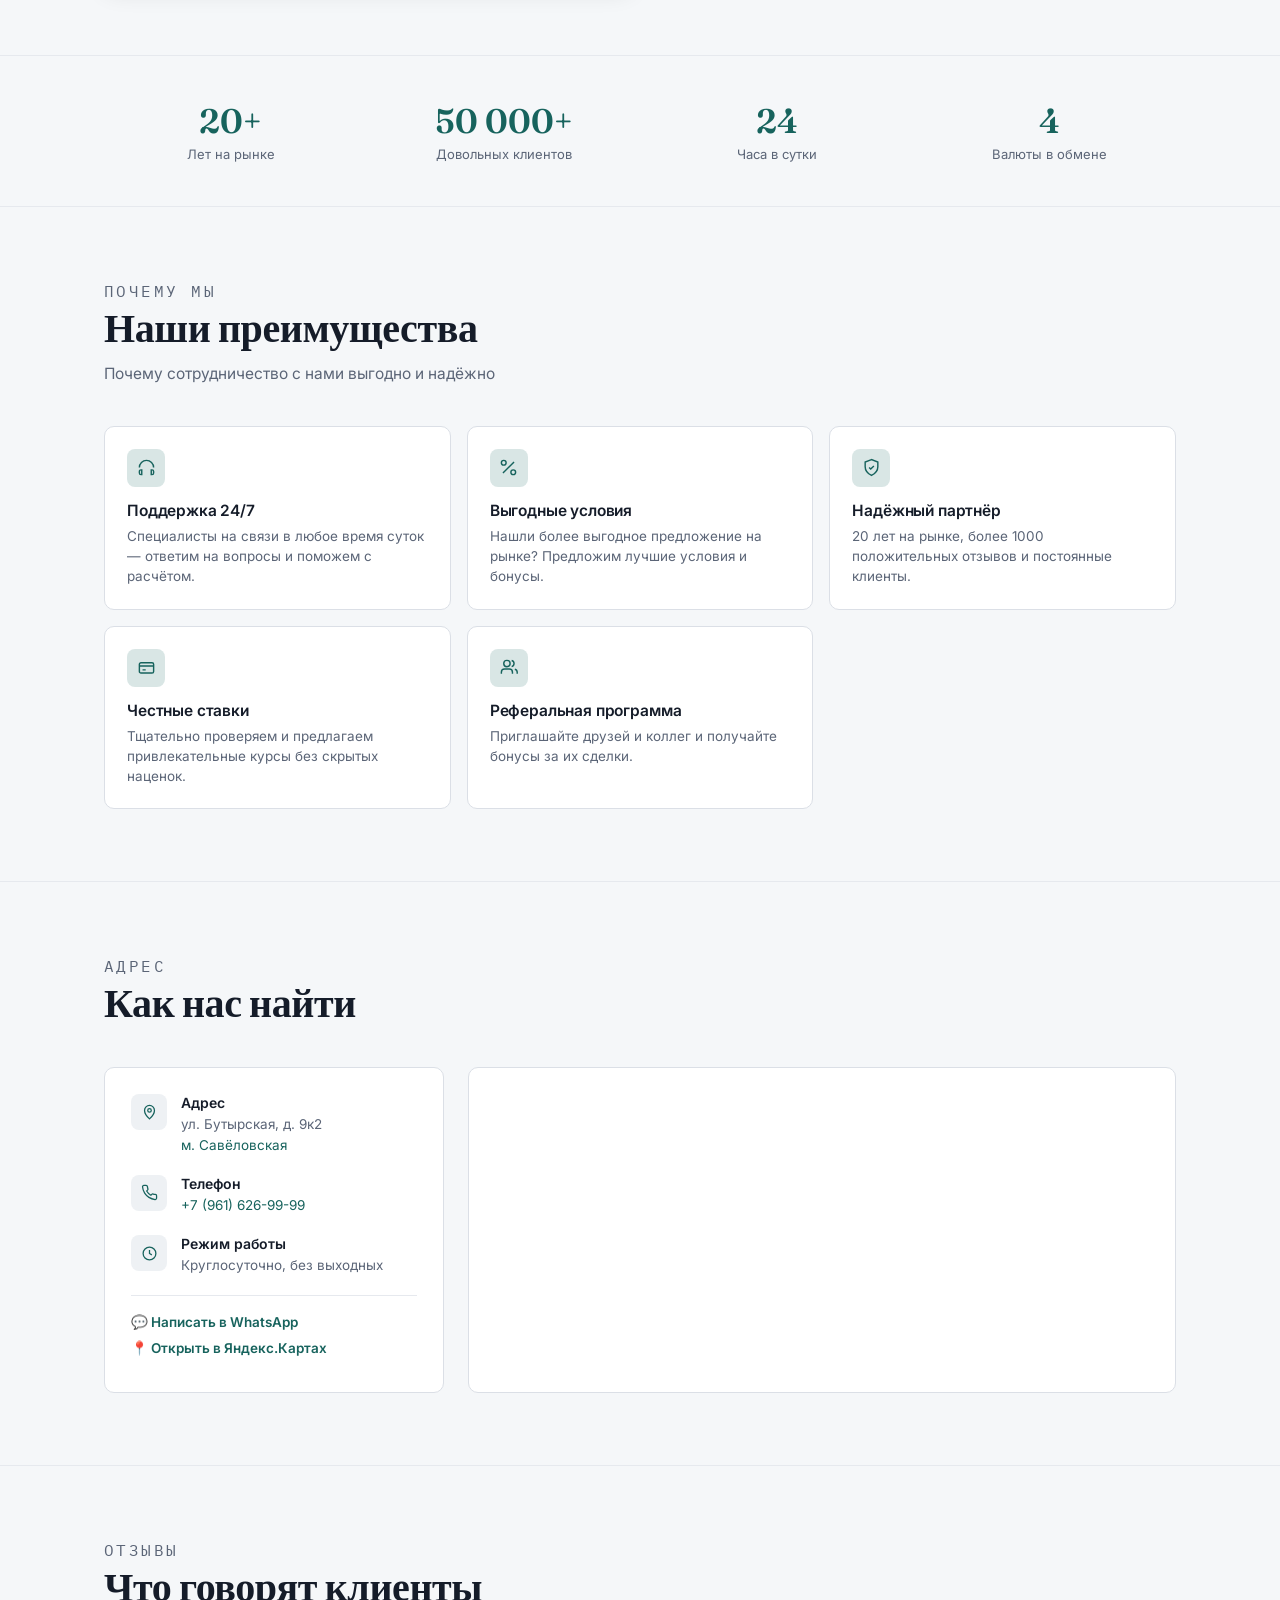
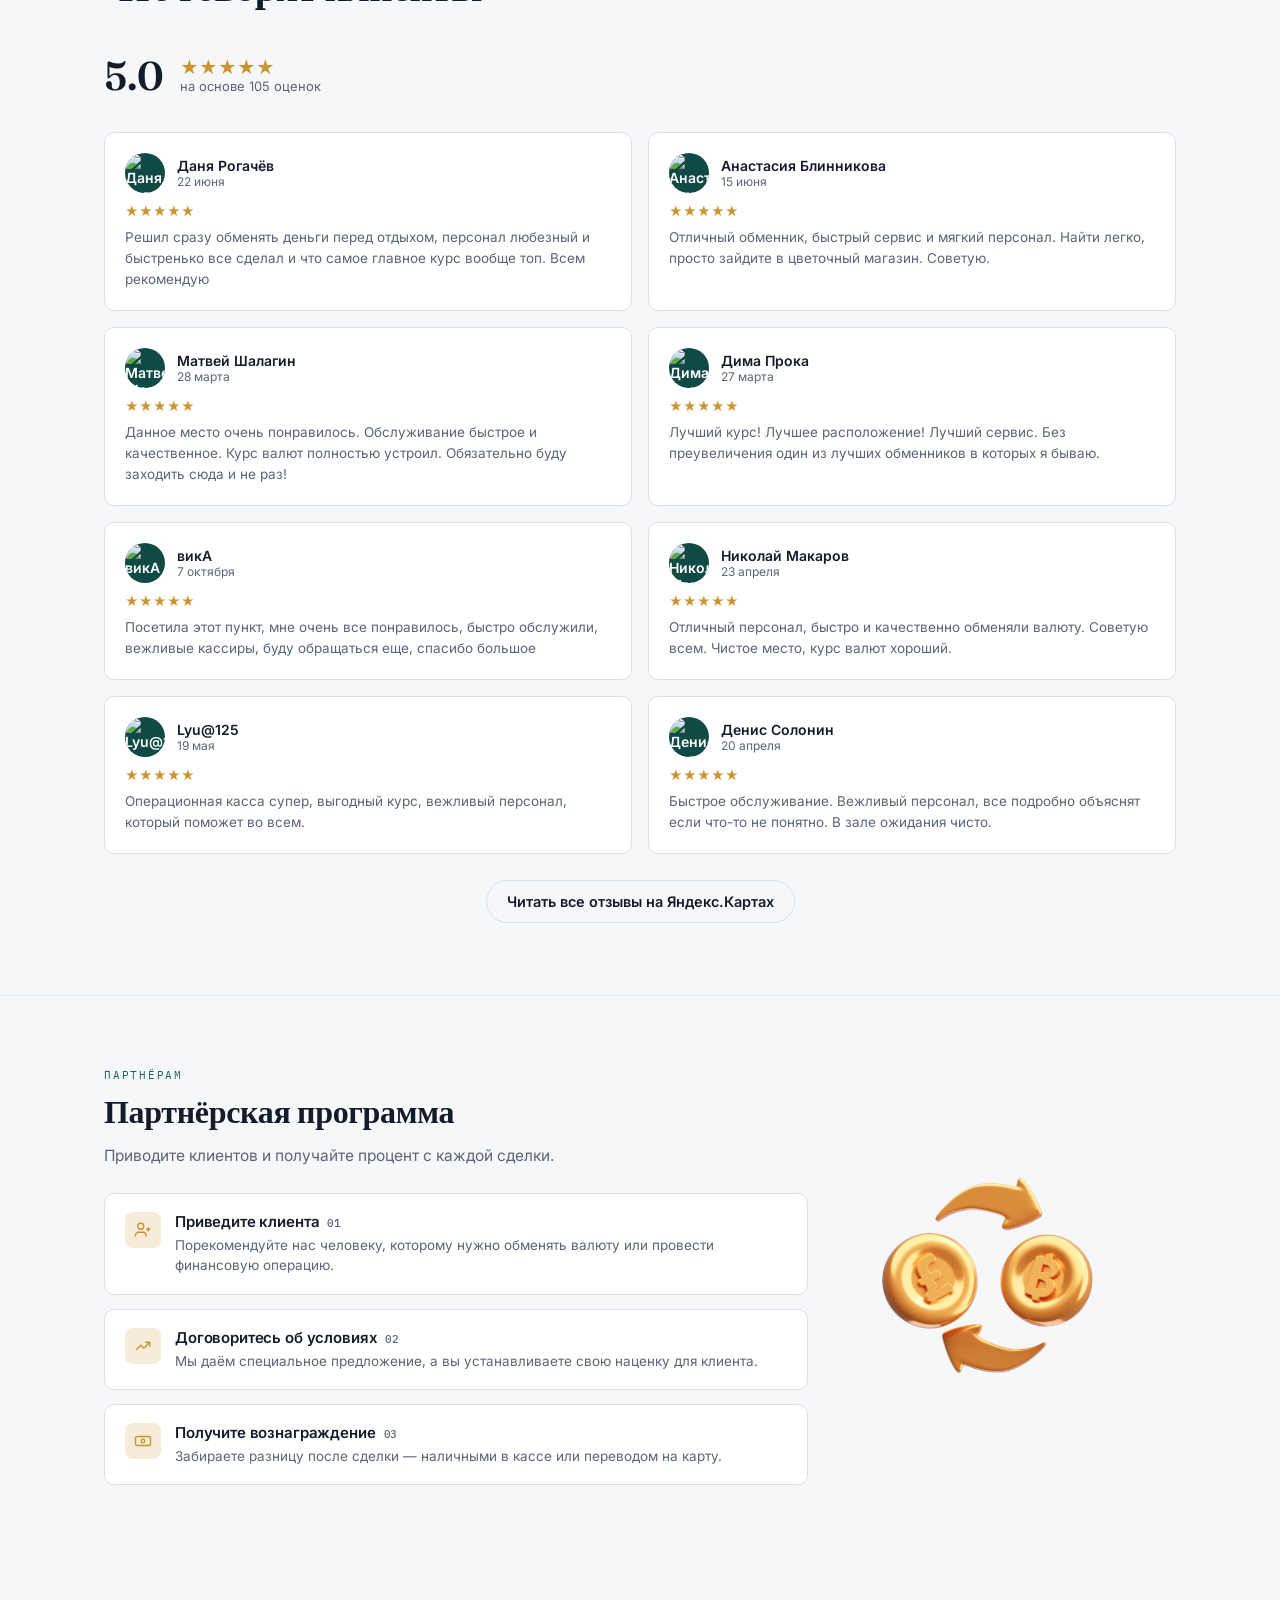
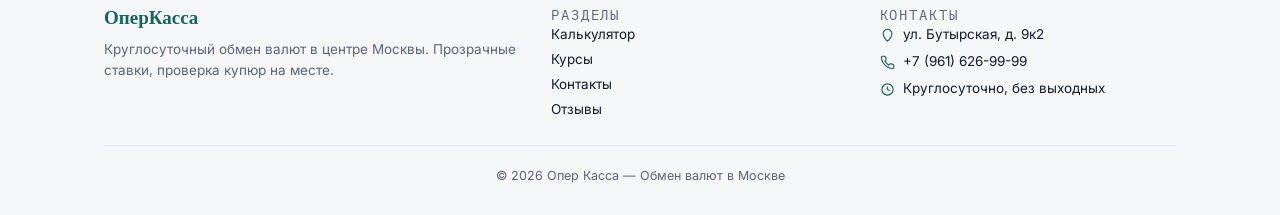
==== commit 93e750ed: "Add files via upload" ====
--- a/index.html
+++ b/index.html
@@ -8,8 +8,6 @@
 <meta name="robots" content="index, follow">
 <meta name="theme-color" content="#090d15">
 <link rel="canonical" href="https://operkassa.online/">
-<!-- ЕСЛИ подключите свой домен — замените canonical и og:url/twitter-ссылки ниже на него -->
-
 <meta property="og:type" content="website">
 <meta property="og:locale" content="ru_RU">
 <meta property="og:site_name" content="ОперКасса">
@@ -24,7 +22,7 @@
 <link rel="preconnect" href="https://fonts.googleapis.com">
 <link rel="preconnect" href="https://fonts.gstatic.com" crossorigin>
 <link href="https://fonts.googleapis.com/css2?family=Fraunces:opsz,wght@9..144,500;9..144,600;9..144,700&family=IBM+Plex+Mono:wght@500;600&family=Inter:wght@400;500;600;700&display=swap" rel="stylesheet">
-
+<link rel="stylesheet" href="assets/globals.css">
 <script type="application/ld+json">
 {
   "@context": "https://schema.org",
@@ -53,233 +51,6 @@
   }
 }
 </script>
-<style>
-  :root{
-    --bg: #090d15;
-    --panel: #10151e;
-    --panel-2: #1b212c;
-    --line: #222835;
-    --line-soft: #1a2028;
-
-    --accent: #3dae9f;
-    --accent-dim: #2a7a70;
-    --accent-soft: #7fc9bd;
-    --gold: #ddaa4b;
-
-    --ink: #ecf0f4;
-    --muted: #929caa;
-
-    --buy: #3dae9f;
-    --sell: #ddaa4b;
-
-    --radius: 12px;
-  }
-  [data-theme="light"]{
-    --bg: #f5f7f9;
-    --panel: #ffffff;
-    --panel-2: #eef1f4;
-    --line: #dbdfe6;
-    --line-soft: #e6e9ee;
-    --ink: #151c29;
-    --muted: #5b6577;
-    --accent: #17635d;
-    --accent-dim: #0f4a45;
-    --accent-soft: #17635d;
-    --gold: #ca942f;
-  }
-
-  *{ box-sizing: border-box; }
-  html{ scroll-behavior: smooth; }
-  html,body{ margin:0; padding:0; }
-  body{
-    background: var(--bg);
-    color: var(--ink);
-    font-family: 'Inter', system-ui, sans-serif;
-    -webkit-font-smoothing: antialiased;
-    background-image:
-      radial-gradient(ellipse 70% 45% at 15% -10%, rgba(61,174,159,0.14), transparent),
-      radial-gradient(ellipse 60% 40% at 100% 10%, rgba(221,170,75,0.06), transparent);
-    background-attachment: fixed;
-    transition: background-color .25s ease, color .25s ease;
-  }
-  a{ color: var(--accent); text-decoration: none; }
-  img{ max-width: 100%; display:block; }
-
-  .wrap{ max-width: 1120px; margin: 0 auto; padding: 0 24px; }
-  section{ padding: 72px 0; border-bottom: 1px solid var(--line-soft); scroll-margin-top: 76px; }
-  section:last-of-type{ border-bottom: none; }
-
-  h1,h2,h3{ font-family: 'Fraunces', serif; margin: 0; letter-spacing: -0.01em; }
-  .eyebrow{
-    font-family: 'IBM Plex Mono', monospace;
-    font-size: 11px; letter-spacing: .16em; text-transform: uppercase;
-    color: var(--accent-soft); margin: 0 0 10px;
-  }
-  .section-head{ margin-bottom: 40px; max-width: 620px; }
-  .section-head h2{ font-size: clamp(30px, 4vw, 40px); font-weight: 600; margin-bottom: 10px; color: var(--ink); }
-  .section-head p{ color: var(--muted); font-size: 15.5px; line-height: 1.55; margin:0; }
-  header{
-    position: sticky; top: 0; z-index: 50;
-    background: color-mix(in srgb, var(--bg) 88%, transparent);
-    backdrop-filter: blur(10px);
-    border-bottom: 1px solid var(--line-soft);
-  }
-  .header-inner{ display:flex; align-items:center; justify-content:space-between; padding: 16px 0; }
-  .logo{ font-family: 'Fraunces', serif; font-weight: 600; font-size: 20px; color: var(--accent); }
-  nav{ display:flex; gap: 28px; }
-  nav a{ color: var(--muted); font-size: 14.5px; font-weight: 500; }
-  nav a:hover{ color: var(--ink); }
-  .header-right{ display:flex; align-items:center; gap: 18px; }
-  .theme-toggle{
-    width: 38px; height: 38px; border-radius: 50%;
-    border: 1px solid var(--line); background: var(--panel); color: var(--ink);
-    display:flex; align-items:center; justify-content:center; cursor: pointer;
-  }
-  .theme-toggle:hover{ border-color: var(--accent); }
-  .theme-toggle svg{ width:17px; height:17px; }
-  .theme-toggle .sun{ display:none; }
-  [data-theme="light"] .theme-toggle .moon{ display:none; }
-  [data-theme="light"] .theme-toggle .sun{ display:block; }
-  @media (max-width: 780px){ nav{ display:none; } }
-  .btn{ display:inline-flex; align-items:center; gap:8px; padding: 12px 20px; border-radius: 999px; font-size: 14.5px; font-weight: 600; border: 1px solid transparent; cursor: pointer; }
-  .btn-primary{ background: var(--accent); color: #06120f; }
-  .btn-primary:hover{ background: #4bc2b1; }
-  .btn-outline{ background: transparent; border-color: var(--line); color: var(--ink); }
-  .btn-outline:hover{ border-color: var(--accent); color: var(--accent); }
-  .btn-wide{ width: 100%; justify-content:center; }
-
-  .hero{ padding-top: 64px; }
-  .hero-grid{ display:grid; grid-template-columns: 1.05fr 0.95fr; gap: 56px; align-items:center; }
-  .badge{ display:inline-flex; align-items:center; gap:8px; padding: 8px 16px; border-radius: 999px; border: 1px solid var(--line); color: var(--accent-soft); font-size: 13px; margin-bottom: 22px; }
-  .badge .pulse{ width:7px; height:7px; border-radius:50%; background: var(--accent); box-shadow: 0 0 6px var(--accent); }
-  .hero h1{ font-size: clamp(32px, 4.6vw, 46px); font-weight: 600; line-height: 1.12; margin-bottom: 18px; }
-  .hero p.lead{ color: var(--muted); font-size: 16.5px; line-height: 1.6; max-width: 480px; margin: 0 0 28px; }
-  .hero-actions{ display:flex; flex-wrap:wrap; gap: 12px; margin-bottom: 22px; }
-  .hero-trust{ margin-top: 28px; display:flex; align-items:center; gap: 10px; font-size: 13.5px; color: var(--muted); }
-
-  .mini-board{ border: 1px solid var(--line); border-radius: 10px; background: var(--panel); overflow: hidden; }
-  .mini-board-head{ display:flex; justify-content:space-between; align-items:center; padding: 14px 20px; border-bottom: 1px solid var(--line-soft); font-family: 'IBM Plex Mono', monospace; font-size: 10.5px; letter-spacing: .14em; text-transform: uppercase; color: var(--muted); }
-  .live-dot{ display:inline-flex; align-items:center; gap:6px; color: var(--accent); }
-  .live-dot i{ width:6px; height:6px; border-radius:50%; background: var(--accent); box-shadow:0 0 6px var(--accent); }
-  .mini-row{ display:flex; align-items:center; justify-content:space-between; padding: 16px 20px; border-bottom: 1px solid var(--line-soft); }
-  .mini-row:last-child{ border-bottom:none; }
-  .mini-cur{ display:flex; align-items:center; gap:10px; }
-  .mini-cur .flag{ font-size: 20px; }
-  .mini-cur .code{ font-family:'IBM Plex Mono', monospace; font-weight:600; font-size:14px; }
-  .mini-cur .name{ font-size: 12px; color: var(--muted); }
-  .mini-nums{ text-align:right; font-family:'IBM Plex Mono', monospace; font-variant-numeric: tabular-nums; }
-  .mini-nums .buy{ color: var(--buy); font-weight:600; }
-  .mini-nums .sell{ color: var(--muted); font-weight:500; font-size: 12.5px; }
-  .mini-unavail{ font-size: 12px; color: var(--muted); }
-  .mini-board-foot{ padding: 12px 20px; font-size: 12.5px; text-align:center; color: var(--accent-soft); border-top: 1px solid var(--line-soft); }
-  @media (max-width: 860px){ .hero-grid{ grid-template-columns: 1fr; } }
-
-  .stats{ padding: 44px 0; border-bottom: 1px solid var(--line-soft); }
-  .stats-grid{ display:grid; grid-template-columns: repeat(4, 1fr); gap: 20px; text-align:center; }
-  .stat-num{ font-family:'Fraunces', serif; font-weight:600; font-size: clamp(26px, 3.4vw, 34px); color: var(--accent); }
-  .stat-label{ font-size: 13px; color: var(--muted); margin-top:4px; }
-  @media (max-width: 640px){ .stats-grid{ grid-template-columns: repeat(2,1fr); row-gap: 28px; } }
-
-  .calc-card{ max-width: 480px; margin: 0 auto; border: 1px solid var(--line); border-radius: 12px; background: var(--panel); padding: 28px; }
-  .seg{ display:flex; background: var(--panel-2); border-radius: 999px; padding: 4px; margin-bottom: 20px; }
-  .seg button{ flex:1; padding: 10px; border-radius: 999px; border:none; background:transparent; color: var(--muted); font-weight:600; font-size: 14px; cursor:pointer; }
-  .seg button.active{ background: var(--accent); color:#06120f; }
-  .field{ margin-bottom: 16px; }
-  .field-row{ display:flex; gap:10px; }
-  .field input, .field select{ width:100%; background: var(--panel-2); border: 1px solid var(--line); color: var(--ink); border-radius: 8px; padding: 12px 14px; font-size: 15px; font-family: inherit; }
-  .field input:focus, .field select:focus{ outline: 2px solid var(--accent); outline-offset: 1px; }
-  .result-box{ background: var(--panel-2); border: 1px solid var(--line); border-radius: 8px; padding: 16px; margin-bottom: 16px; }
-  .result-box .label{ font-size:13px; color: var(--muted); margin-bottom:4px; }
-  .result-box .amount{ font-family:'IBM Plex Mono', monospace; font-size: 26px; font-weight:600; color: var(--ink); }
-  .result-box .rate-note{ font-size: 12.5px; color: var(--muted); margin-top: 6px; }
-  .result-box.unavailable .amount{ color: var(--gold); font-size: 16px; font-family: 'Inter', sans-serif; font-weight:600; }
-  .info-note{ display:flex; gap:10px; align-items:flex-start; background: color-mix(in srgb, var(--accent) 10%, transparent); border: 1px solid color-mix(in srgb, var(--accent) 30%, transparent); border-radius: 8px; padding: 12px 14px; font-size: 13.5px; color: var(--ink); margin-bottom: 18px; }
-
-  .rates-grid{ display:grid; grid-template-columns: repeat(2, 1fr); gap: 16px; }
-  .rate-card{ border: 1px solid var(--line); border-radius: 12px; background: var(--panel); padding: 22px; box-shadow: 0 8px 24px rgba(0,0,0,.12); }
-  .rate-card-head .code{ color: var(--ink); }
-  .rate-card-head .name{ color: #fff; font-weight: 500; }
-  .rate-line{ background: var(--panel-2); border: 1px solid var(--line); border-radius: 9px; padding: 12px 14px; margin-top: 9px; font-size: 15px; color: #fff; }
-  .rate-line .val{ font-size: 20px; line-height: 1.1; }
-  .rate-line .val.buy, .rate-line .val.sell{ color: #fff; }
-  .rate-line .val.buy{ background: color-mix(in srgb, var(--buy) 22%, transparent); padding: 6px 9px; border-radius: 7px; }
-  .rate-line .val.sell{ background: color-mix(in srgb, var(--gold) 22%, transparent); padding: 6px 9px; border-radius: 7px; }
-  .rate-card-head{ display:flex; align-items:center; gap: 12px; margin-bottom: 14px; }
-  .rate-card-head .flag{ font-size: 26px; }
-  .rate-card-head .code{ font-family:'IBM Plex Mono', monospace; font-weight:600; font-size: 16px; }
-  .rate-card-head .name{ font-size: 12.5px; color: var(--muted); }
-  .rate-line{ display:flex; justify-content:space-between; align-items:center; padding: 8px 0; border-top: 1px solid var(--line-soft); font-size: 14px; color: var(--muted); }
-  .rate-line .val{ font-family:'IBM Plex Mono', monospace; font-weight:600; font-size: 16px; }
-  .rate-line .val.buy{ color: var(--buy); }
-  .rate-line .val.sell{ color: var(--gold); }
-  .rate-card.unavailable{ text-align:center; padding: 28px 20px; }
-  .rate-card.unavailable .msg{ font-size:13.5px; color: var(--muted); margin: 10px 0 14px; }
-  @media (max-width: 620px){ .rates-grid{ grid-template-columns: 1fr; } }
-
-  .adv-grid{ display:grid; grid-template-columns: repeat(3, 1fr); gap: 16px; }
-  .adv-card{ border: 1px solid var(--line); border-radius: 10px; background: var(--panel); padding: 22px; }
-  .adv-icon{ width: 38px; height:38px; border-radius: 8px; background: color-mix(in srgb, var(--accent) 16%, transparent); color: var(--accent); display:flex; align-items:center; justify-content:center; margin-bottom: 14px; }
-  .adv-icon svg{ width:19px; height:19px; }
-  .adv-card h3{ font-family:'Inter',sans-serif; font-size:15.5px; font-weight:600; margin-bottom:6px; }
-  .adv-card p{ font-size: 13.5px; color: var(--muted); line-height:1.5; margin:0; }
-  @media (max-width: 820px){ .adv-grid{ grid-template-columns: repeat(2,1fr); } }
-  @media (max-width: 560px){ .adv-grid{ grid-template-columns: 1fr; } }
-
-  .partner-grid{ display:grid; grid-template-columns: 1fr 320px; gap: 48px; align-items:center; }
-  .partner-steps{ display:flex; flex-direction:column; gap: 14px; }
-  .step-card{ display:flex; gap:14px; align-items:flex-start; border: 1px solid var(--line); border-radius: 10px; background: var(--panel); padding: 18px 20px; }
-  .step-icon{ width: 36px; height:36px; flex:none; border-radius:8px; background: color-mix(in srgb, var(--gold) 18%, transparent); color: var(--gold); display:flex; align-items:center; justify-content:center; }
-  .step-icon svg{ width:18px; height:18px; }
-  .step-card h3{ font-family:'Inter',sans-serif; font-size:15px; font-weight:600; display:flex; gap:8px; align-items:baseline; }
-  .step-card h3 .num{ font-family:'IBM Plex Mono', monospace; font-size:11px; color: var(--muted); font-weight:500; }
-  .step-card p{ font-size:13.5px; color: var(--muted); margin: 4px 0 0; line-height:1.5; }
-  .partner-art img{ display:block; width:260px; max-width:100%; height:auto; }
-  @media (max-width: 820px){ .partner-grid{ grid-template-columns: 1fr; } .partner-art{ order:-1; max-width:220px; margin:0 auto; } }
-
-  .find-grid{ display:grid; grid-template-columns: 340px 1fr; gap: 24px; }
-  .find-card{ border: 1px solid var(--line); border-radius: 10px; background: var(--panel); padding: 26px; }
-  .find-item{ display:flex; gap:14px; margin-bottom: 20px; }
-  .find-item:last-of-type{ margin-bottom: 0; }
-  .find-item .ic{ width:36px; height:36px; flex:none; border-radius:8px; background: var(--panel-2); color: var(--accent); display:flex; align-items:center; justify-content:center; }
-  .find-item .ic svg{ width:17px; height:17px; }
-  .find-item h4{ font-size:14px; margin:0 0 3px; font-weight:600; }
-  .find-item p{ font-size:13.5px; color: var(--muted); margin:0; line-height:1.5; }
-  .find-links{ margin-top: 18px; padding-top:18px; border-top:1px solid var(--line-soft); display:flex; flex-direction:column; gap:10px; }
-  .find-links a{ font-size: 13.5px; font-weight:600; display:flex; align-items:center; gap:8px; }
-  .map-embed{ border:1px solid var(--line); border-radius: 10px; overflow:hidden; min-height: 320px; background: var(--panel); }
-  .map-embed iframe{ width:100%; height:100%; min-height:320px; border:0; filter: saturate(0.85); }
-  @media (max-width: 820px){ .find-grid{ grid-template-columns: 1fr; } }
-
-  /* ---------- Reviews ---------- */
-  .rating-summary{ display:flex; align-items:center; gap:16px; margin-bottom: 32px; }
-  .rating-num{ font-family:'Fraunces', serif; font-weight:600; font-size: 40px; }
-  .rating-summary .stars{ font-size: 18px; color: var(--gold); }
-  .rating-summary .count{ font-size: 13px; color: var(--muted); }
-  .reviews-grid{ display:grid; grid-template-columns: repeat(2, 1fr); gap: 16px; }
-  .review-card{ border: 1px solid var(--line); border-radius: 10px; background: var(--panel); padding: 20px; }
-  .review-head{ display:flex; align-items:center; gap: 12px; margin-bottom: 10px; }
-  .review-avatar{ width: 40px; height:40px; border-radius: 50%; background: var(--accent-dim); color:#fff; display:flex; align-items:center; justify-content:center; font-size: 14px; font-weight:600; overflow:hidden; flex:none; }
-  .review-avatar img{ width:100%; height:100%; object-fit:cover; }
-  .review-name{ font-size: 14px; font-weight:600; }
-  .review-date{ font-size: 12px; color: var(--muted); }
-  .review-stars{ color: var(--gold); font-size: 13px; margin-bottom: 8px; }
-  .review-text{ font-size: 13.5px; color: var(--muted); line-height:1.55; margin:0; }
-  @media (max-width: 640px){ .reviews-grid{ grid-template-columns: 1fr; } }
-  .reviews-more{ text-align:center; margin-top: 26px; }
-
-  /* ---------- Footer ---------- */
-  footer{ padding: 48px 0 32px; }
-  .footer-grid{ display:grid; grid-template-columns: 1.4fr 1fr 1fr; gap: 32px; padding-bottom: 28px; border-bottom: 1px solid var(--line-soft); }
-  .footer-brand{ font-family:'Fraunces', serif; font-size:19px; font-weight:600; color: var(--accent); margin-bottom: 10px; }
-  .footer-grid p{ font-size: 13.5px; color: var(--muted); line-height:1.55; margin:0; }
-  .footer-h{ font-family:'IBM Plex Mono', monospace; font-size:10.5px; letter-spacing:.14em; text-transform:uppercase; color: var(--muted); margin: 0 0 12px; }
-  .footer-links{ display:flex; flex-direction:column; gap:9px; }
-  .footer-links a{ color: var(--ink); font-size: 13.5px; }
-  .footer-contact{ display:flex; align-items:flex-start; gap:8px; font-size:13.5px; color: var(--ink); margin-bottom: 10px; }
-  .footer-contact svg{ width:15px; height:15px; margin-top:2px; color:var(--accent); flex:none; }
-  .footer-bottom{ text-align:center; padding-top: 22px; font-size:12.5px; color: var(--muted); }
-  @media (max-width: 720px){ .footer-grid{ grid-template-columns: 1fr; } }
-</style>
 </head>
 <body data-theme="dark">
 
@@ -539,164 +310,6 @@
   </div>
 </footer>
 
-<script>
-(function () {
-  const body = document.body;
-  const themeToggle = document.getElementById('themeToggle');
-  const prefersLight = window.matchMedia('(prefers-color-scheme: light)').matches;
-  body.setAttribute('data-theme', prefersLight ? 'light' : 'dark');
-  themeToggle.addEventListener('click', () => {
-    const next = body.getAttribute('data-theme') === 'dark' ? 'light' : 'dark';
-    body.setAttribute('data-theme', next);
-  });
-
-  const REVIEWS = [
-    { name: "Даня Рогачёв", date: "22 июня", avatar: "https://avatars.mds.yandex.net/get-yapic/65952/0d-6/orig", text: "Решил сразу обменять деньги перед отдыхом, персонал любезный и быстренько все сделал и что самое главное курс вообще топ. Всем рекомендую" },
-    { name: "Анастасия Блинникова", date: "15 июня", avatar: "https://avatars.mds.yandex.net/get-yapic/31804/0m-7/orig", text: "Отличный обменник, быстрый сервис и мягкий персонал. Найти легко, просто зайдите в цветочный магазин. Советую." },
-    { name: "Матвей Шалагин", date: "28 марта", avatar: "https://avatars.mds.yandex.net/get-yapic/26311/0h-4/orig", text: "Данное место очень понравилось. Обслуживание быстрое и качественное. Курс валют полностью устроил. Обязательно буду заходить сюда и не раз!" },
-    { name: "Дима Прока", date: "27 марта", avatar: "https://avatars.mds.yandex.net/get-yapic/27503/0d-7/orig", text: "Лучший курс! Лучшее расположение! Лучший сервис. Без преувеличения один из лучших обменников в которых я бываю." },
-    { name: "викА", date: "7 октября", avatar: "https://avatars.mds.yandex.net/get-yapic/60687/8UvGHsAxiKkqOAO6heB6gt1IIU-1/orig", text: "Посетила этот пункт, мне очень все понравилось, быстро обслужили, вежливые кассиры, буду обращаться еще, спасибо большое" },
-    { name: "Николай Макаров", date: "23 апреля", avatar: "https://avatars.mds.yandex.net/get-yapic/43473/dSCzRUJqLweK9SBBMtyHquiNY-1/orig", text: "Отличный персонал, быстро и качественно обменяли валюту. Советую всем. Чистое место, курс валют хороший." },
-    { name: "Lyu@125", date: "19 мая", avatar: "https://avatars.mds.yandex.net/get-yapic/31078/0o-4/orig", text: "Операционная касса супер, выгодный курс, вежливый персонал, который поможет во всем." },
-    { name: "Денис Солонин", date: "20 апреля", avatar: "https://avatars.mds.yandex.net/get-yapic/68143/0g-8/orig", text: "Быстрое обслуживание. Вежливый персонал, все подробно объяснят если что-то не понятно. В зале ожидания чисто." },
-  ];
-
-  function initials(name) { return name.split(' ').filter(Boolean).slice(0, 2).map(s => s[0]).join('').toUpperCase(); }
-
-  function renderReviews() {
-    const grid = document.getElementById('reviewsGrid');
-    grid.innerHTML = REVIEWS.map(r => `
-      <div class="review-card">
-        <div class="review-head">
-          <div class="review-avatar">${r.avatar ? `<img src="${r.avatar}" alt="${r.name}" loading="lazy">` : initials(r.name)}</div>
-          <div><div class="review-name">${r.name}</div><div class="review-date">${r.date}</div></div>
-        </div>
-        <div class="review-stars">★★★★★</div>
-        <p class="review-text">${r.text}</p>
-      </div>
-    `).join('');
-  }
-  renderReviews();
-
-  let RATES = [];
-  const fmt = n => Number(n).toLocaleString('ru-RU', { minimumFractionDigits: 2, maximumFractionDigits: 2 });
-
-  function renderMiniBoard() {
-    const el = document.getElementById('mini-board-body');
-    if (!RATES.length) { el.innerHTML = '<div class="mini-row"><span class="mini-unavail">Курсы не опубликованы</span></div>'; return; }
-    el.innerHTML = RATES.map(r => `
-      <div class="mini-row">
-        <div class="mini-cur">
-          <span class="flag">${r.flag || ''}</span>
-          <div><div class="code">${r.code.replace('_',' ')}</div><div class="name">${r.name}</div></div>
-        </div>
-        ${r.available
-          ? `<div class="mini-nums"><div class="buy">${fmt(r.buy)}</div><div class="sell">${fmt(r.sell)}</div></div>`
-          : `<div class="mini-unavail">по звонку</div>`}
-      </div>
-    `).join('');
-  }
-
-  function renderRatesGrid() {
-    const grid = document.getElementById('ratesGrid');
-    if (!RATES.length) { grid.innerHTML = '<div class="rate-card"><div class="rate-card-head"><span class="name">Курсы не опубликованы</span></div></div>'; return; }
-    grid.innerHTML = RATES.map(r => {
-      if (!r.available) {
-        return `
-          <div class="rate-card unavailable">
-            <div class="rate-card-head" style="justify-content:center;">
-              <span class="flag">${r.flag || ''}</span>
-              <div><div class="code">${r.code.replace('_',' ')}</div><div class="name">${r.name}</div></div>
-            </div>
-            <p class="msg">Курс уточняйте по телефону</p>
-            <a class="btn btn-outline" href="tel:+79616269999">+7 (961) 626-99-99</a>
-          </div>`;
-      }
-      return `
-        <div class="rate-card">
-          <div class="rate-card-head">
-            <span class="flag">${r.flag || ''}</span>
-            <div><div class="code">${r.code.replace('_',' ')}</div><div class="name">${r.name}</div></div>
-          </div>
-          ${r.code === 'EUR500' ? '<div style="display:inline-flex;align-items:center;padding:5px 9px;border-radius:999px;background:var(--gold);color:#15100a;font-size:12px;font-weight:700;margin:-4px 0 8px;">Купюра 500 €</div>' : ''}
-          <div class="rate-line"><span>Покупка</span><span class="val buy">${fmt(r.buy)} ₽</span></div>
-          <div class="rate-line"><span>Продажа</span><span class="val sell">${fmt(r.sell)} ₽</span></div>
-        </div>`;
-    }).join('');
-  }
-
-  function populateCalcCurrencies() {
-    const sel = document.getElementById('calcCurrency');
-    sel.innerHTML = RATES.map(r =>
-      `<option value="${r.code}">${(r.flag||'')} ${r.code.replace('_',' ')} — ${r.name}${!r.available ? ' (нет в наличии)' : ''}</option>`
-    ).join('');
-  }
-
-  let mode = 'buy';
-
-  function runCalc() {
-    const code = document.getElementById('calcCurrency').value;
-    const amount = parseFloat(document.getElementById('calcAmount').value) || 0;
-    const rate = RATES.find(r => r.code === code);
-    const box = document.getElementById('resultBox');
-    const label = document.getElementById('resultLabel');
-    const amountEl = document.getElementById('resultAmount');
-    const note = document.getElementById('resultRateNote');
-
-    if (!rate || !rate.available) {
-      box.classList.add('unavailable');
-      label.textContent = '';
-      amountEl.textContent = 'Валюта временно недоступна — уточните по телефону +7 (961) 626-99-99';
-      note.textContent = '';
-      return;
-    }
-    box.classList.remove('unavailable');
-
-    if (mode === 'buy') {
-      label.textContent = 'Вы отдаёте:';
-      amountEl.textContent = fmt(amount * rate.sell) + ' ₽';
-      note.textContent = `Курс: ${fmt(rate.sell)} ₽ за 1 ${rate.code.replace('_',' ')}`;
-    } else {
-      label.textContent = 'Вы получаете:';
-      amountEl.textContent = fmt(amount * rate.buy) + ' ₽';
-      note.textContent = `Курс: ${fmt(rate.buy)} ₽ за 1 ${rate.code.replace('_',' ')}`;
-    }
-  }
-
-  document.getElementById('segBuy').addEventListener('click', () => {
-    mode = 'buy';
-    document.getElementById('segBuy').classList.add('active');
-    document.getElementById('segSell').classList.remove('active');
-    runCalc();
-  });
-  document.getElementById('segSell').addEventListener('click', () => {
-    mode = 'sell';
-    document.getElementById('segSell').classList.add('active');
-    document.getElementById('segBuy').classList.remove('active');
-    runCalc();
-  });
-  document.getElementById('calcAmount').addEventListener('input', runCalc);
-  document.getElementById('calcCurrency').addEventListener('change', runCalc);
-
-  function load() {
-    fetch('./assets/rates.json?_=' + Date.now())
-      .then(res => { if (!res.ok) throw new Error('HTTP ' + res.status); return res.json(); })
-      .then(data => {
-        RATES = data.rates || [];
-        renderMiniBoard();
-        renderRatesGrid();
-        populateCalcCurrencies();
-        runCalc();
-      })
-      .catch(err => {
-        console.error('Ошибка загрузки курсов:', err);
-        document.getElementById('mini-board-body').innerHTML = '<div class="mini-row"><span class="mini-unavail">Не удалось загрузить курсы</span></div>';
-      });
-  }
-
-  load();
-  setInterval(load, 60000);
-})();
-</script>
+<script defer src="scripts/javascript.js"></script>
 </body>
-</html>
+</html>
--- a/assets/globals.css
+++ b/assets/globals.css
@@ -0,0 +1,225 @@
+:root{
+    --bg: #090d15;
+    --panel: #10151e;
+    --panel-2: #1b212c;
+    --line: #222835;
+    --line-soft: #1a2028;
+
+    --accent: #3dae9f;
+    --accent-dim: #2a7a70;
+    --accent-soft: #7fc9bd;
+    --gold: #ddaa4b;
+
+    --ink: #ecf0f4;
+    --muted: #929caa;
+
+    --buy: #3dae9f;
+    --sell: #ddaa4b;
+
+    --radius: 12px;
+  }
+  [data-theme="light"]{
+    --bg: #f5f7f9;
+    --panel: #ffffff;
+    --panel-2: #eef1f4;
+    --line: #dbdfe6;
+    --line-soft: #e6e9ee;
+    --ink: #151c29;
+    --muted: #5b6577;
+    --accent: #17635d;
+    --accent-dim: #0f4a45;
+    --accent-soft: #17635d;
+    --gold: #ca942f;
+  }
+
+  *{ box-sizing: border-box; }
+  html{ scroll-behavior: smooth; }
+  html,body{ margin:0; padding:0; }
+  body{
+    background: var(--bg);
+    color: var(--ink);
+    font-family: 'Inter', system-ui, sans-serif;
+    -webkit-font-smoothing: antialiased;
+    background-image:
+      radial-gradient(ellipse 70% 45% at 15% -10%, rgba(61,174,159,0.14), transparent),
+      radial-gradient(ellipse 60% 40% at 100% 10%, rgba(221,170,75,0.06), transparent);
+    background-attachment: fixed;
+    transition: background-color .25s ease, color .25s ease;
+  }
+  a{ color: var(--accent); text-decoration: none; }
+  img{ max-width: 100%; display:block; }
+
+  .wrap{ max-width: 1120px; margin: 0 auto; padding: 0 24px; }
+  section{ padding: 72px 0; border-bottom: 1px solid var(--line-soft); scroll-margin-top: 76px; }
+  section:last-of-type{ border-bottom: none; }
+
+  h1,h2,h3{ font-family: 'Fraunces', serif; margin: 0; letter-spacing: -0.01em; }
+  .eyebrow{
+    font-family: 'IBM Plex Mono', monospace;
+    font-size: 11px; letter-spacing: .16em; text-transform: uppercase;
+    color: var(--accent-soft); margin: 0 0 10px;
+  }
+  .section-head{ margin-bottom: 40px; max-width: 620px; }
+  .section-head h2{ font-size: clamp(30px, 4vw, 40px); font-weight: 600; margin-bottom: 10px; color: var(--ink); }
+  .section-head p{ color: var(--muted); font-size: 15.5px; line-height: 1.55; margin:0; }
+  header{
+    position: sticky; top: 0; z-index: 50;
+    background: color-mix(in srgb, var(--bg) 88%, transparent);
+    backdrop-filter: blur(10px);
+    border-bottom: 1px solid var(--line-soft);
+  }
+  .header-inner{ display:flex; align-items:center; justify-content:space-between; padding: 16px 0; }
+  .logo{ font-family: 'Fraunces', serif; font-weight: 600; font-size: 20px; color: var(--accent); }
+  nav{ display:flex; gap: 28px; }
+  nav a{ color: var(--muted); font-size: 14.5px; font-weight: 500; }
+  nav a:hover{ color: var(--ink); }
+  .header-right{ display:flex; align-items:center; gap: 18px; }
+  .theme-toggle{
+    width: 38px; height: 38px; border-radius: 50%;
+    border: 1px solid var(--line); background: var(--panel); color: var(--ink);
+    display:flex; align-items:center; justify-content:center; cursor: pointer;
+  }
+  .theme-toggle:hover{ border-color: var(--accent); }
+  .theme-toggle svg{ width:17px; height:17px; }
+  .theme-toggle .sun{ display:none; }
+  [data-theme="light"] .theme-toggle .moon{ display:none; }
+  [data-theme="light"] .theme-toggle .sun{ display:block; }
+  @media (max-width: 780px){ nav{ display:none; } }
+  .btn{ display:inline-flex; align-items:center; gap:8px; padding: 12px 20px; border-radius: 999px; font-size: 14.5px; font-weight: 600; border: 1px solid transparent; cursor: pointer; }
+  .btn-primary{ background: var(--accent); color: #06120f; }
+  .btn-primary:hover{ background: #4bc2b1; }
+  .btn-outline{ background: transparent; border-color: var(--line); color: var(--ink); }
+  .btn-outline:hover{ border-color: var(--accent); color: var(--accent); }
+  .btn-wide{ width: 100%; justify-content:center; }
+
+  .hero{ padding-top: 64px; }
+  .hero-grid{ display:grid; grid-template-columns: 1.05fr 0.95fr; gap: 56px; align-items:center; }
+  .badge{ display:inline-flex; align-items:center; gap:8px; padding: 8px 16px; border-radius: 999px; border: 1px solid var(--line); color: var(--accent-soft); font-size: 13px; margin-bottom: 22px; }
+  .badge .pulse{ width:7px; height:7px; border-radius:50%; background: var(--accent); box-shadow: 0 0 6px var(--accent); }
+  .hero h1{ font-size: clamp(32px, 4.6vw, 46px); font-weight: 600; line-height: 1.12; margin-bottom: 18px; }
+  .hero p.lead{ color: var(--muted); font-size: 16.5px; line-height: 1.6; max-width: 480px; margin: 0 0 28px; }
+  .hero-actions{ display:flex; flex-wrap:wrap; gap: 12px; margin-bottom: 22px; }
+  .hero-trust{ margin-top: 28px; display:flex; align-items:center; gap: 10px; font-size: 13.5px; color: var(--muted); }
+
+  .mini-board{ border: 1px solid var(--line); border-radius: 10px; background: var(--panel); overflow: hidden; }
+  .mini-board-head{ display:flex; justify-content:space-between; align-items:center; padding: 14px 20px; border-bottom: 1px solid var(--line-soft); font-family: 'IBM Plex Mono', monospace; font-size: 10.5px; letter-spacing: .14em; text-transform: uppercase; color: var(--muted); }
+  .live-dot{ display:inline-flex; align-items:center; gap:6px; color: var(--accent); }
+  .live-dot i{ width:6px; height:6px; border-radius:50%; background: var(--accent); box-shadow:0 0 6px var(--accent); }
+  .mini-row{ display:flex; align-items:center; justify-content:space-between; padding: 16px 20px; border-bottom: 1px solid var(--line-soft); }
+  .mini-row:last-child{ border-bottom:none; }
+  .mini-cur{ display:flex; align-items:center; gap:10px; }
+  .mini-cur .flag{ font-size: 20px; }
+  .mini-cur .code{ font-family:'IBM Plex Mono', monospace; font-weight:600; font-size:14px; }
+  .mini-cur .name{ font-size: 12px; color: var(--muted); }
+  .mini-nums{ text-align:right; font-family:'IBM Plex Mono', monospace; font-variant-numeric: tabular-nums; }
+  .mini-nums .buy{ color: var(--buy); font-weight:600; }
+  .mini-nums .sell{ color: var(--muted); font-weight:500; font-size: 12.5px; }
+  .mini-unavail{ font-size: 12px; color: var(--muted); }
+  .mini-board-foot{ padding: 12px 20px; font-size: 12.5px; text-align:center; color: var(--accent-soft); border-top: 1px solid var(--line-soft); }
+  @media (max-width: 860px){ .hero-grid{ grid-template-columns: 1fr; } }
+
+  .stats{ padding: 44px 0; border-bottom: 1px solid var(--line-soft); }
+  .stats-grid{ display:grid; grid-template-columns: repeat(4, 1fr); gap: 20px; text-align:center; }
+  .stat-num{ font-family:'Fraunces', serif; font-weight:600; font-size: clamp(26px, 3.4vw, 34px); color: var(--accent); }
+  .stat-label{ font-size: 13px; color: var(--muted); margin-top:4px; }
+  @media (max-width: 640px){ .stats-grid{ grid-template-columns: repeat(2,1fr); row-gap: 28px; } }
+
+  .calc-card{ max-width: 480px; margin: 0 auto; border: 1px solid var(--line); border-radius: 12px; background: var(--panel); padding: 28px; }
+  .seg{ display:flex; background: var(--panel-2); border-radius: 999px; padding: 4px; margin-bottom: 20px; }
+  .seg button{ flex:1; padding: 10px; border-radius: 999px; border:none; background:transparent; color: var(--muted); font-weight:600; font-size: 14px; cursor:pointer; }
+  .seg button.active{ background: var(--accent); color:#06120f; }
+  .field{ margin-bottom: 16px; }
+  .field-row{ display:flex; gap:10px; }
+  .field input, .field select{ width:100%; background: var(--panel-2); border: 1px solid var(--line); color: var(--ink); border-radius: 8px; padding: 12px 14px; font-size: 15px; font-family: inherit; }
+  .field input:focus, .field select:focus{ outline: 2px solid var(--accent); outline-offset: 1px; }
+  .result-box{ background: var(--panel-2); border: 1px solid var(--line); border-radius: 8px; padding: 16px; margin-bottom: 16px; }
+  .result-box .label{ font-size:13px; color: var(--muted); margin-bottom:4px; }
+  .result-box .amount{ font-family:'IBM Plex Mono', monospace; font-size: 26px; font-weight:600; color: var(--ink); }
+  .result-box .rate-note{ font-size: 12.5px; color: var(--muted); margin-top: 6px; }
+  .result-box.unavailable .amount{ color: var(--gold); font-size: 16px; font-family: 'Inter', sans-serif; font-weight:600; }
+  .info-note{ display:flex; gap:10px; align-items:flex-start; background: color-mix(in srgb, var(--accent) 10%, transparent); border: 1px solid color-mix(in srgb, var(--accent) 30%, transparent); border-radius: 8px; padding: 12px 14px; font-size: 13.5px; color: var(--ink); margin-bottom: 18px; }
+
+  .rates-grid{ display:grid; grid-template-columns: repeat(2, 1fr); gap: 16px; }
+  .rate-card{ border: 1px solid var(--line); border-radius: 12px; background: var(--panel); padding: 22px; box-shadow: 0 8px 24px rgba(0,0,0,.12); }
+  .rate-card-head .code{ color: var(--ink); }
+  .rate-card-head .name{ color: #fff; font-weight: 500; }
+  .rate-line{ background: var(--panel-2); border: 1px solid var(--line); border-radius: 9px; padding: 12px 14px; margin-top: 9px; font-size: 15px; color: #fff; }
+  .rate-line .val{ font-size: 20px; line-height: 1.1; }
+  .rate-line .val.buy, .rate-line .val.sell{ color: #fff; }
+  .rate-line .val.buy{ background: color-mix(in srgb, var(--buy) 22%, transparent); padding: 6px 9px; border-radius: 7px; }
+  .rate-line .val.sell{ background: color-mix(in srgb, var(--gold) 22%, transparent); padding: 6px 9px; border-radius: 7px; }
+  .rate-card-head{ display:flex; align-items:center; gap: 12px; margin-bottom: 14px; }
+  .rate-card-head .flag{ font-size: 26px; }
+  .rate-card-head .code{ font-family:'IBM Plex Mono', monospace; font-weight:600; font-size: 16px; }
+  .rate-card-head .name{ font-size: 12.5px; color: var(--muted); }
+  .rate-line{ display:flex; justify-content:space-between; align-items:center; padding: 8px 0; border-top: 1px solid var(--line-soft); font-size: 14px; color: var(--muted); }
+  .rate-line .val{ font-family:'IBM Plex Mono', monospace; font-weight:600; font-size: 16px; }
+  .rate-line .val.buy{ color: var(--buy); }
+  .rate-line .val.sell{ color: var(--gold); }
+  .rate-card.unavailable{ text-align:center; padding: 28px 20px; }
+  .rate-card.unavailable .msg{ font-size:13.5px; color: var(--muted); margin: 10px 0 14px; }
+  @media (max-width: 620px){ .rates-grid{ grid-template-columns: 1fr; } }
+
+  .adv-grid{ display:grid; grid-template-columns: repeat(3, 1fr); gap: 16px; }
+  .adv-card{ border: 1px solid var(--line); border-radius: 10px; background: var(--panel); padding: 22px; }
+  .adv-icon{ width: 38px; height:38px; border-radius: 8px; background: color-mix(in srgb, var(--accent) 16%, transparent); color: var(--accent); display:flex; align-items:center; justify-content:center; margin-bottom: 14px; }
+  .adv-icon svg{ width:19px; height:19px; }
+  .adv-card h3{ font-family:'Inter',sans-serif; font-size:15.5px; font-weight:600; margin-bottom:6px; }
+  .adv-card p{ font-size: 13.5px; color: var(--muted); line-height:1.5; margin:0; }
+  @media (max-width: 820px){ .adv-grid{ grid-template-columns: repeat(2,1fr); } }
+  @media (max-width: 560px){ .adv-grid{ grid-template-columns: 1fr; } }
+
+  .partner-grid{ display:grid; grid-template-columns: 1fr 320px; gap: 48px; align-items:center; }
+  .partner-steps{ display:flex; flex-direction:column; gap: 14px; }
+  .step-card{ display:flex; gap:14px; align-items:flex-start; border: 1px solid var(--line); border-radius: 10px; background: var(--panel); padding: 18px 20px; }
+  .step-icon{ width: 36px; height:36px; flex:none; border-radius:8px; background: color-mix(in srgb, var(--gold) 18%, transparent); color: var(--gold); display:flex; align-items:center; justify-content:center; }
+  .step-icon svg{ width:18px; height:18px; }
+  .step-card h3{ font-family:'Inter',sans-serif; font-size:15px; font-weight:600; display:flex; gap:8px; align-items:baseline; }
+  .step-card h3 .num{ font-family:'IBM Plex Mono', monospace; font-size:11px; color: var(--muted); font-weight:500; }
+  .step-card p{ font-size:13.5px; color: var(--muted); margin: 4px 0 0; line-height:1.5; }
+  .partner-art img{ display:block; width:260px; max-width:100%; height:auto; }
+  @media (max-width: 820px){ .partner-grid{ grid-template-columns: 1fr; } .partner-art{ order:-1; max-width:220px; margin:0 auto; } }
+
+  .find-grid{ display:grid; grid-template-columns: 340px 1fr; gap: 24px; }
+  .find-card{ border: 1px solid var(--line); border-radius: 10px; background: var(--panel); padding: 26px; }
+  .find-item{ display:flex; gap:14px; margin-bottom: 20px; }
+  .find-item:last-of-type{ margin-bottom: 0; }
+  .find-item .ic{ width:36px; height:36px; flex:none; border-radius:8px; background: var(--panel-2); color: var(--accent); display:flex; align-items:center; justify-content:center; }
+  .find-item .ic svg{ width:17px; height:17px; }
+  .find-item h4{ font-size:14px; margin:0 0 3px; font-weight:600; }
+  .find-item p{ font-size:13.5px; color: var(--muted); margin:0; line-height:1.5; }
+  .find-links{ margin-top: 18px; padding-top:18px; border-top:1px solid var(--line-soft); display:flex; flex-direction:column; gap:10px; }
+  .find-links a{ font-size: 13.5px; font-weight:600; display:flex; align-items:center; gap:8px; }
+  .map-embed{ border:1px solid var(--line); border-radius: 10px; overflow:hidden; min-height: 320px; background: var(--panel); }
+  .map-embed iframe{ width:100%; height:100%; min-height:320px; border:0; filter: saturate(0.85); }
+  @media (max-width: 820px){ .find-grid{ grid-template-columns: 1fr; } }
+
+  /* ---------- Reviews ---------- */
+  .rating-summary{ display:flex; align-items:center; gap:16px; margin-bottom: 32px; }
+  .rating-num{ font-family:'Fraunces', serif; font-weight:600; font-size: 40px; }
+  .rating-summary .stars{ font-size: 18px; color: var(--gold); }
+  .rating-summary .count{ font-size: 13px; color: var(--muted); }
+  .reviews-grid{ display:grid; grid-template-columns: repeat(2, 1fr); gap: 16px; }
+  .review-card{ border: 1px solid var(--line); border-radius: 10px; background: var(--panel); padding: 20px; }
+  .review-head{ display:flex; align-items:center; gap: 12px; margin-bottom: 10px; }
+  .review-avatar{ width: 40px; height:40px; border-radius: 50%; background: var(--accent-dim); color:#fff; display:flex; align-items:center; justify-content:center; font-size: 14px; font-weight:600; overflow:hidden; flex:none; }
+  .review-avatar img{ width:100%; height:100%; object-fit:cover; }
+  .review-name{ font-size: 14px; font-weight:600; }
+  .review-date{ font-size: 12px; color: var(--muted); }
+  .review-stars{ color: var(--gold); font-size: 13px; margin-bottom: 8px; }
+  .review-text{ font-size: 13.5px; color: var(--muted); line-height:1.55; margin:0; }
+  @media (max-width: 640px){ .reviews-grid{ grid-template-columns: 1fr; } }
+  .reviews-more{ text-align:center; margin-top: 26px; }
+
+  /* ---------- Footer ---------- */
+  footer{ padding: 48px 0 32px; }
+  .footer-grid{ display:grid; grid-template-columns: 1.4fr 1fr 1fr; gap: 32px; padding-bottom: 28px; border-bottom: 1px solid var(--line-soft); }
+  .footer-brand{ font-family:'Fraunces', serif; font-size:19px; font-weight:600; color: var(--accent); margin-bottom: 10px; }
+  .footer-grid p{ font-size: 13.5px; color: var(--muted); line-height:1.55; margin:0; }
+  .footer-h{ font-family:'IBM Plex Mono', monospace; font-size:10.5px; letter-spacing:.14em; text-transform:uppercase; color: var(--muted); margin: 0 0 12px; }
+  .footer-links{ display:flex; flex-direction:column; gap:9px; }
+  .footer-links a{ color: var(--ink); font-size: 13.5px; }
+  .footer-contact{ display:flex; align-items:flex-start; gap:8px; font-size:13.5px; color: var(--ink); margin-bottom: 10px; }
+  .footer-contact svg{ width:15px; height:15px; margin-top:2px; color:var(--accent); flex:none; }
+  .footer-bottom{ text-align:center; padding-top: 22px; font-size:12.5px; color: var(--muted); }
+  @media (max-width: 720px){ .footer-grid{ grid-template-columns: 1fr; } }
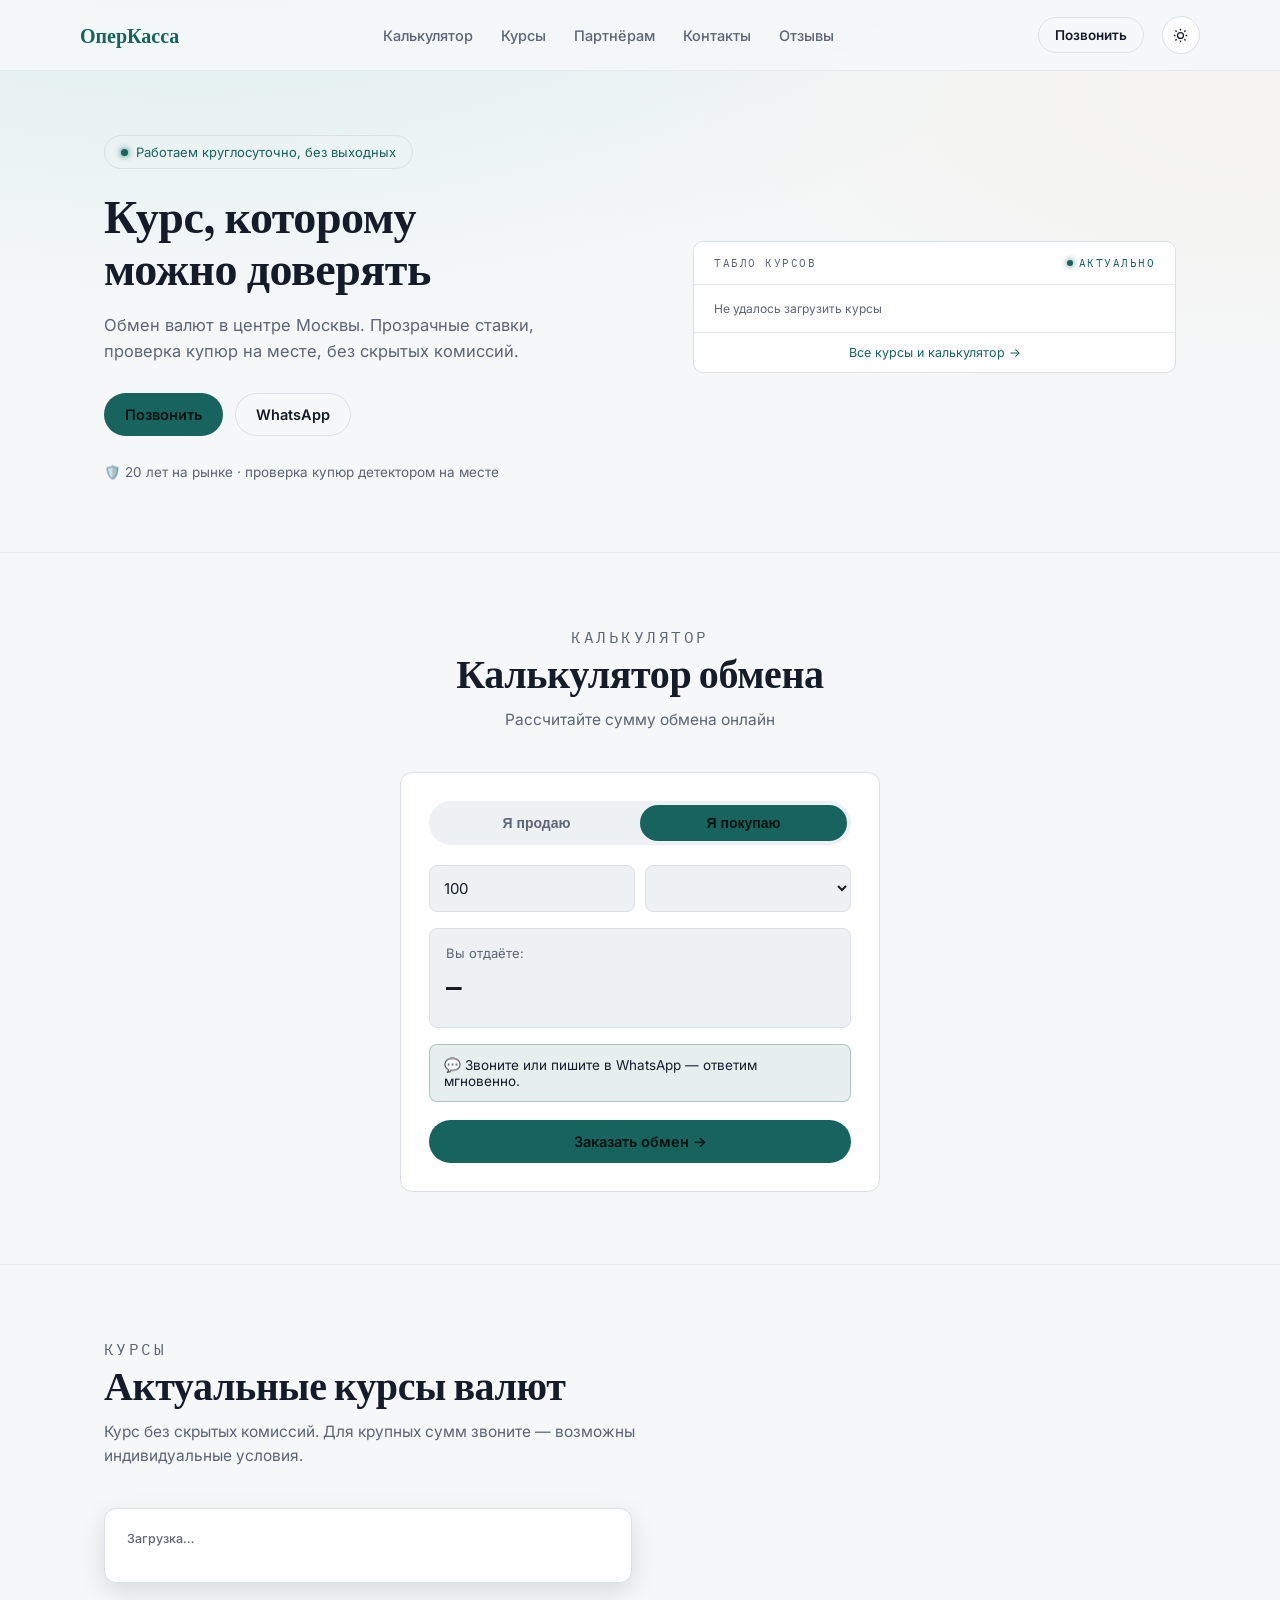
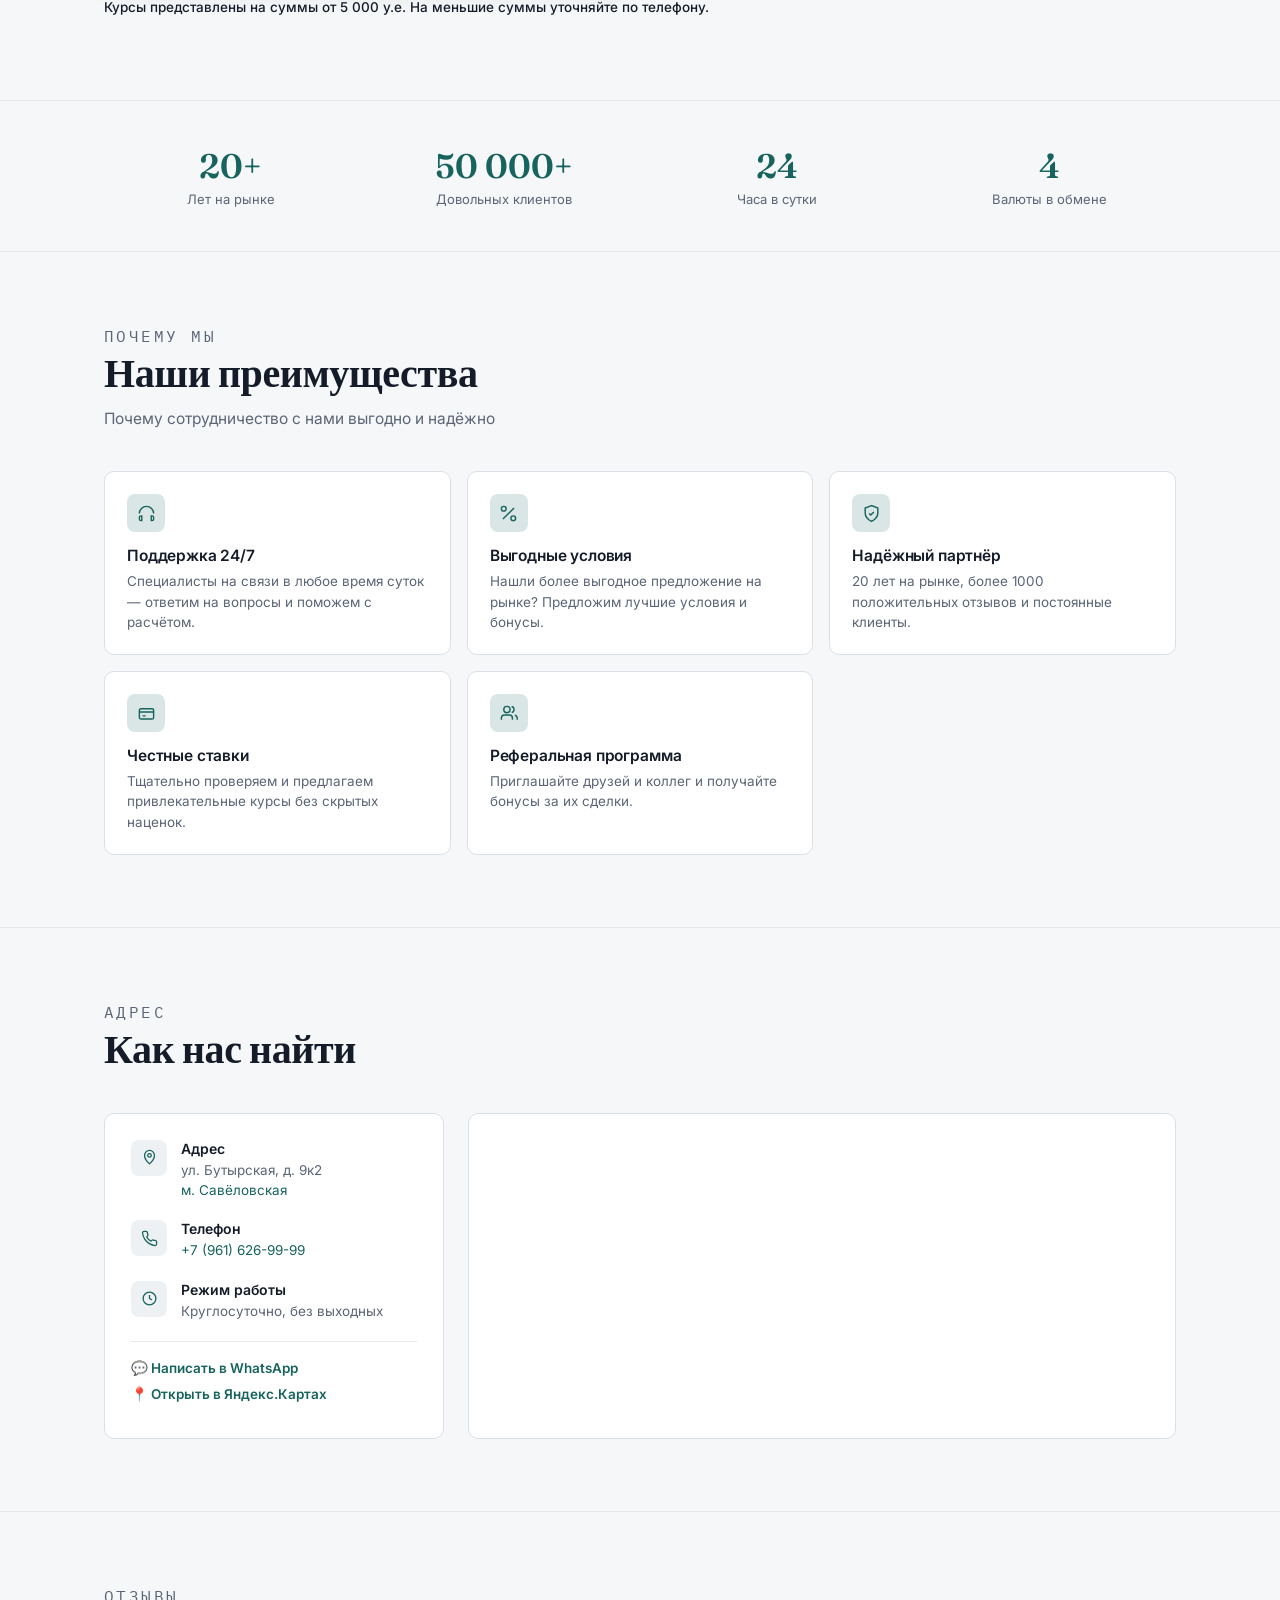
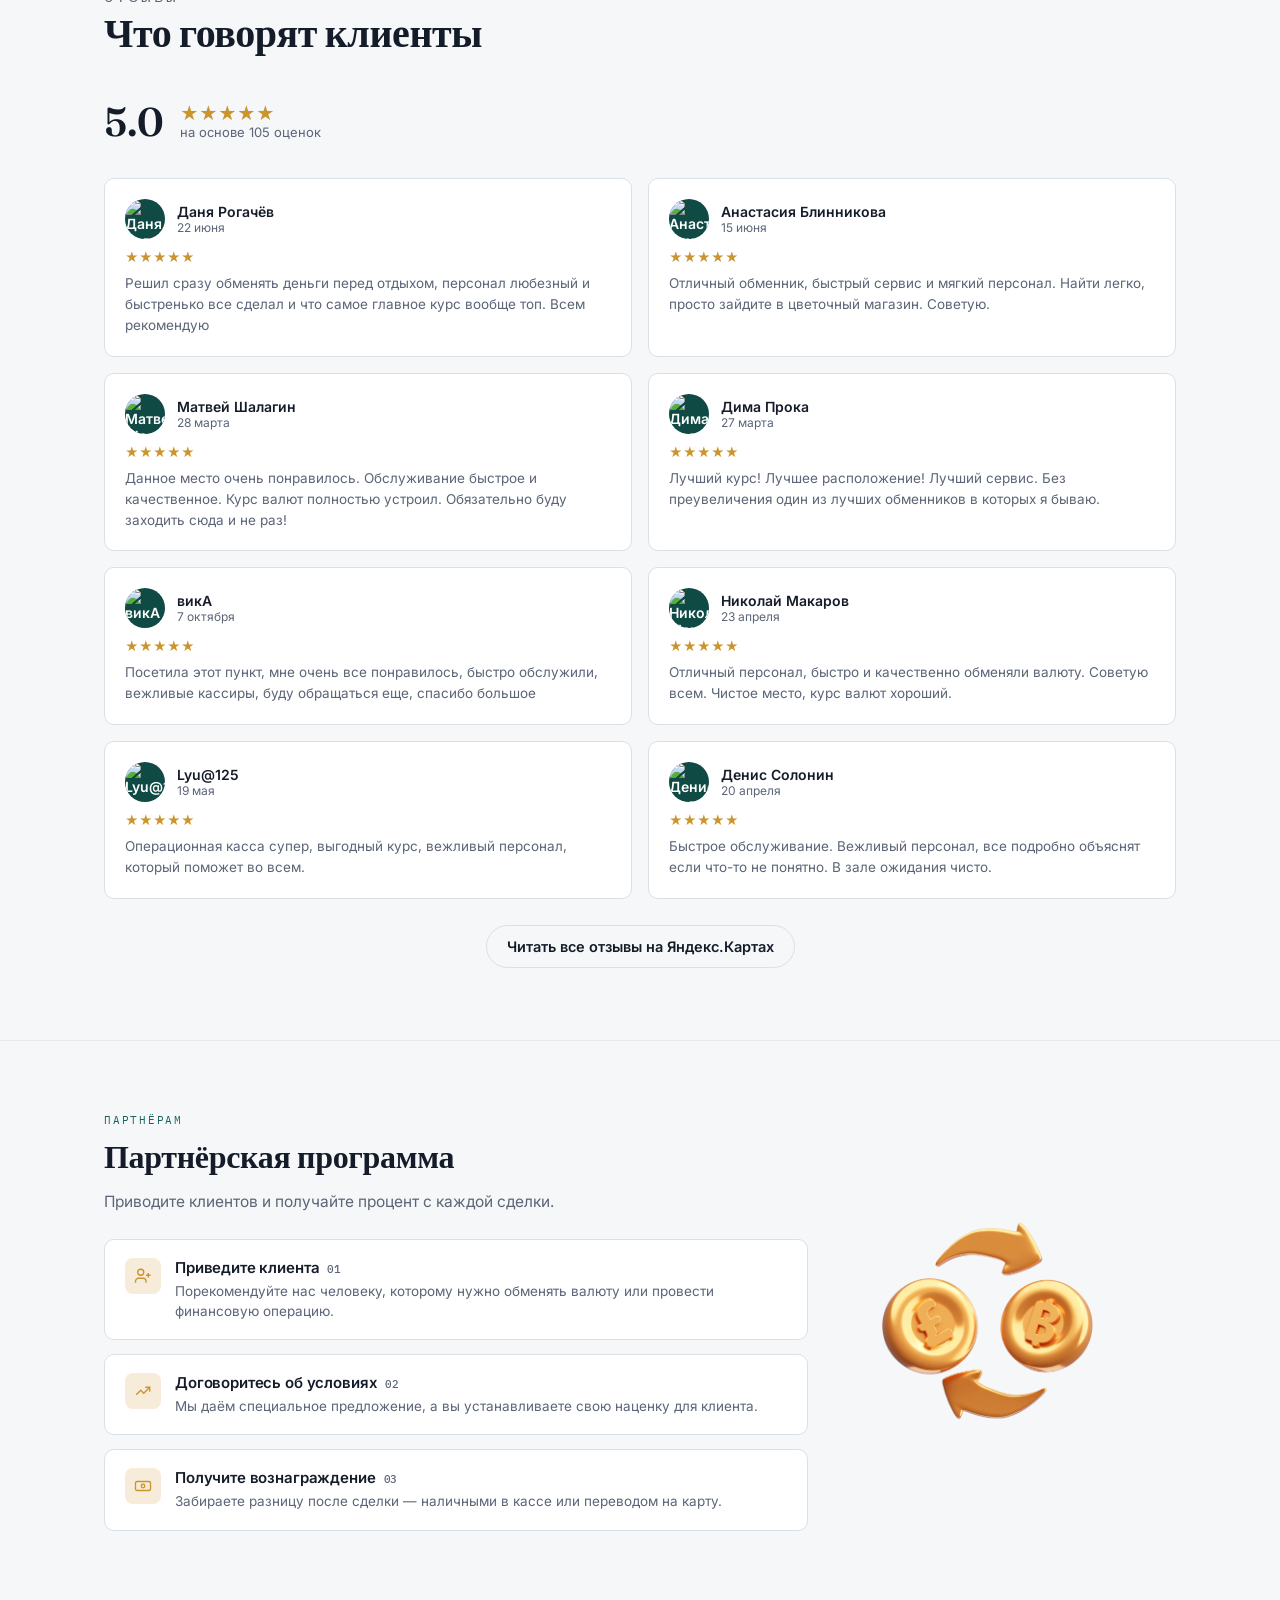
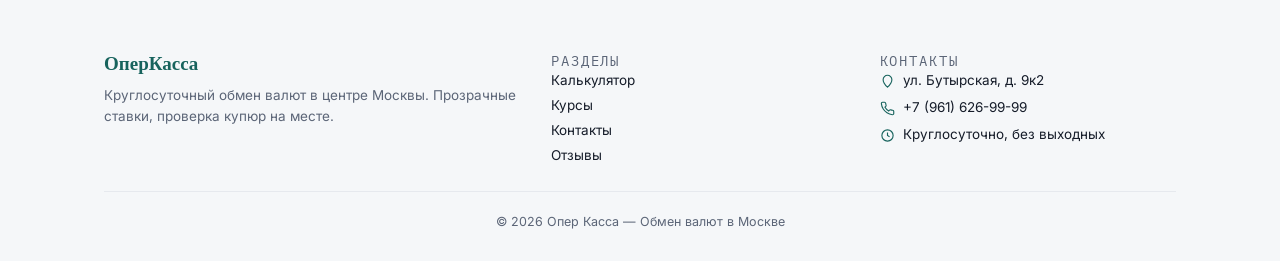
==== commit 16ff1a67: "Update index.html" ====
--- a/index.html
+++ b/index.html
@@ -144,6 +144,9 @@
     <div class="rates-grid" id="ratesGrid">
       <div class="rate-card"><div class="rate-card-head"><span class="name">Загрузка…</span></div></div>
     </div>
+    <p style="margin-top: 16px; font-size: 13.5px; color: var(--ink); font-weight: 500;">
+      Курсы представлены на суммы от 5 000 у.е. На меньшие суммы уточняйте по телефону.
+    </p>
   </div>
 </section>
 
@@ -312,4 +315,4 @@
 
 <script defer src="scripts/javascript.js"></script>
 </body>
-</html>+</html>
